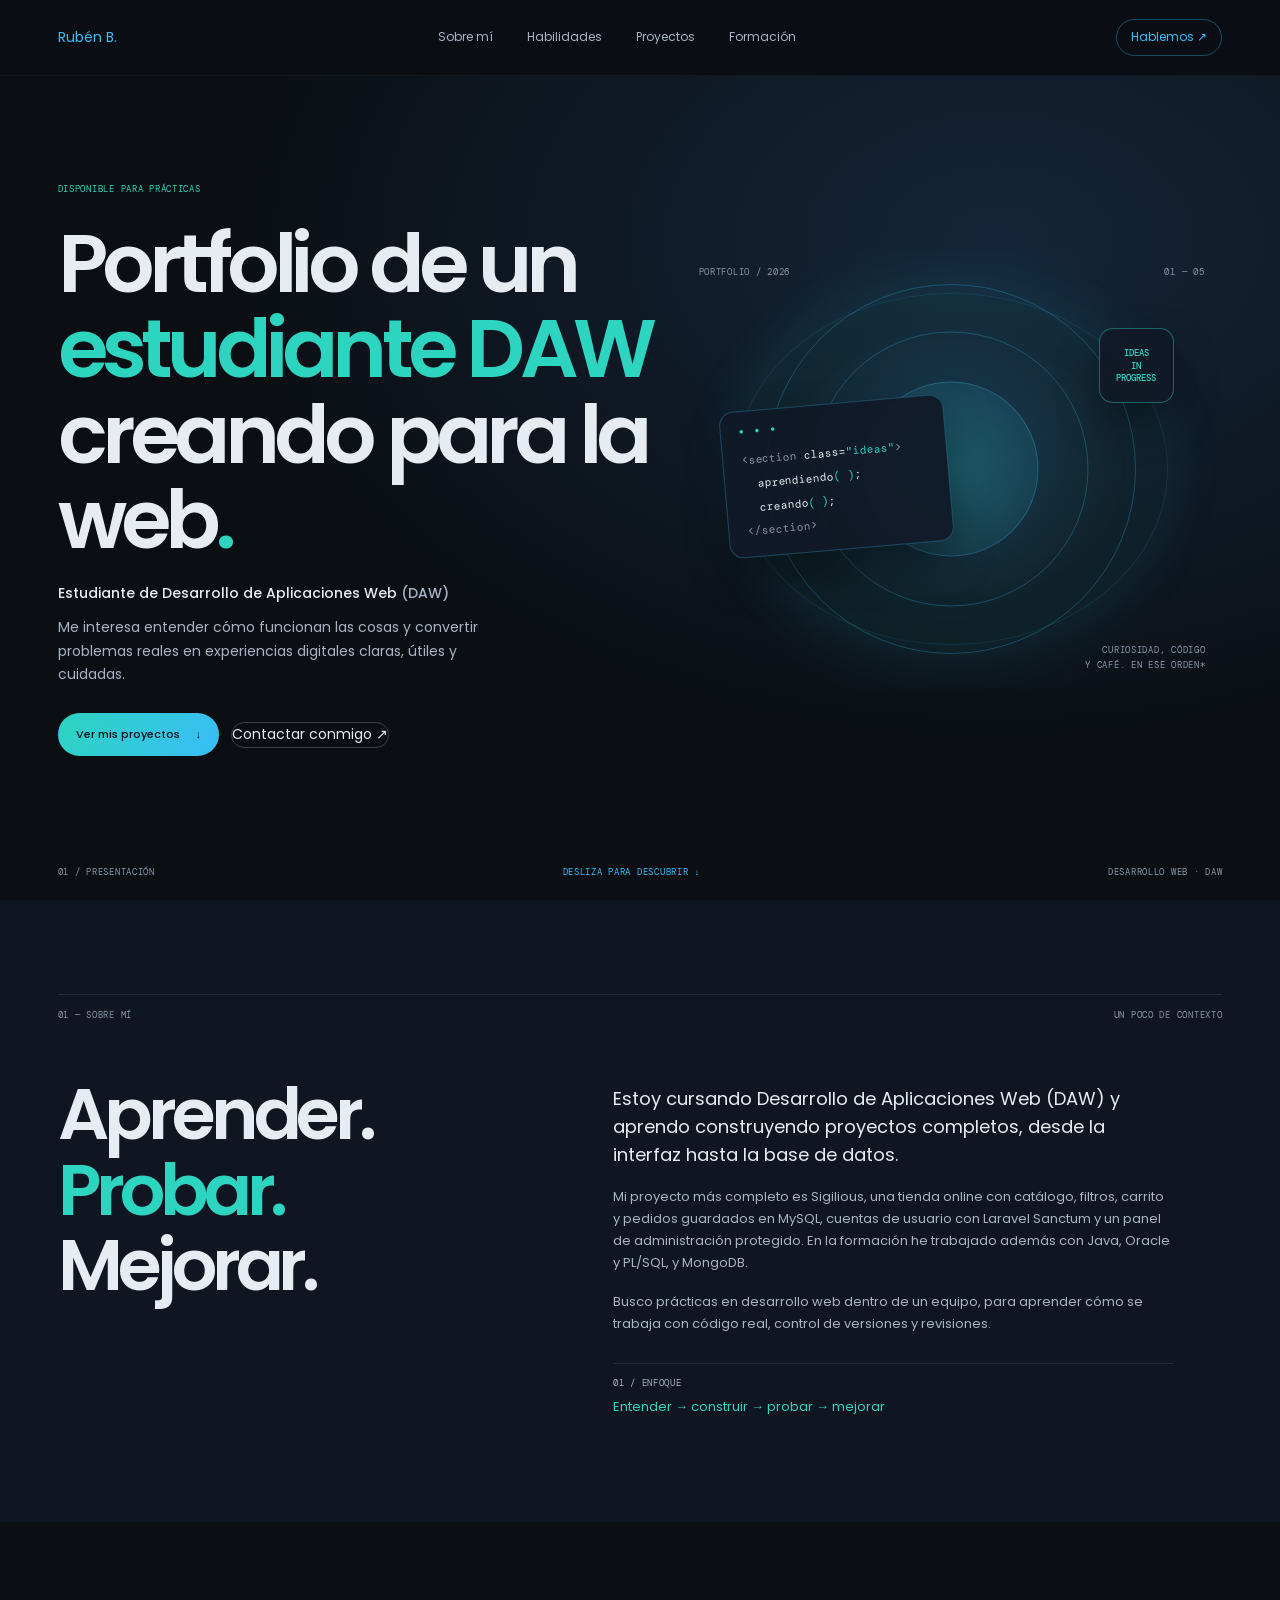
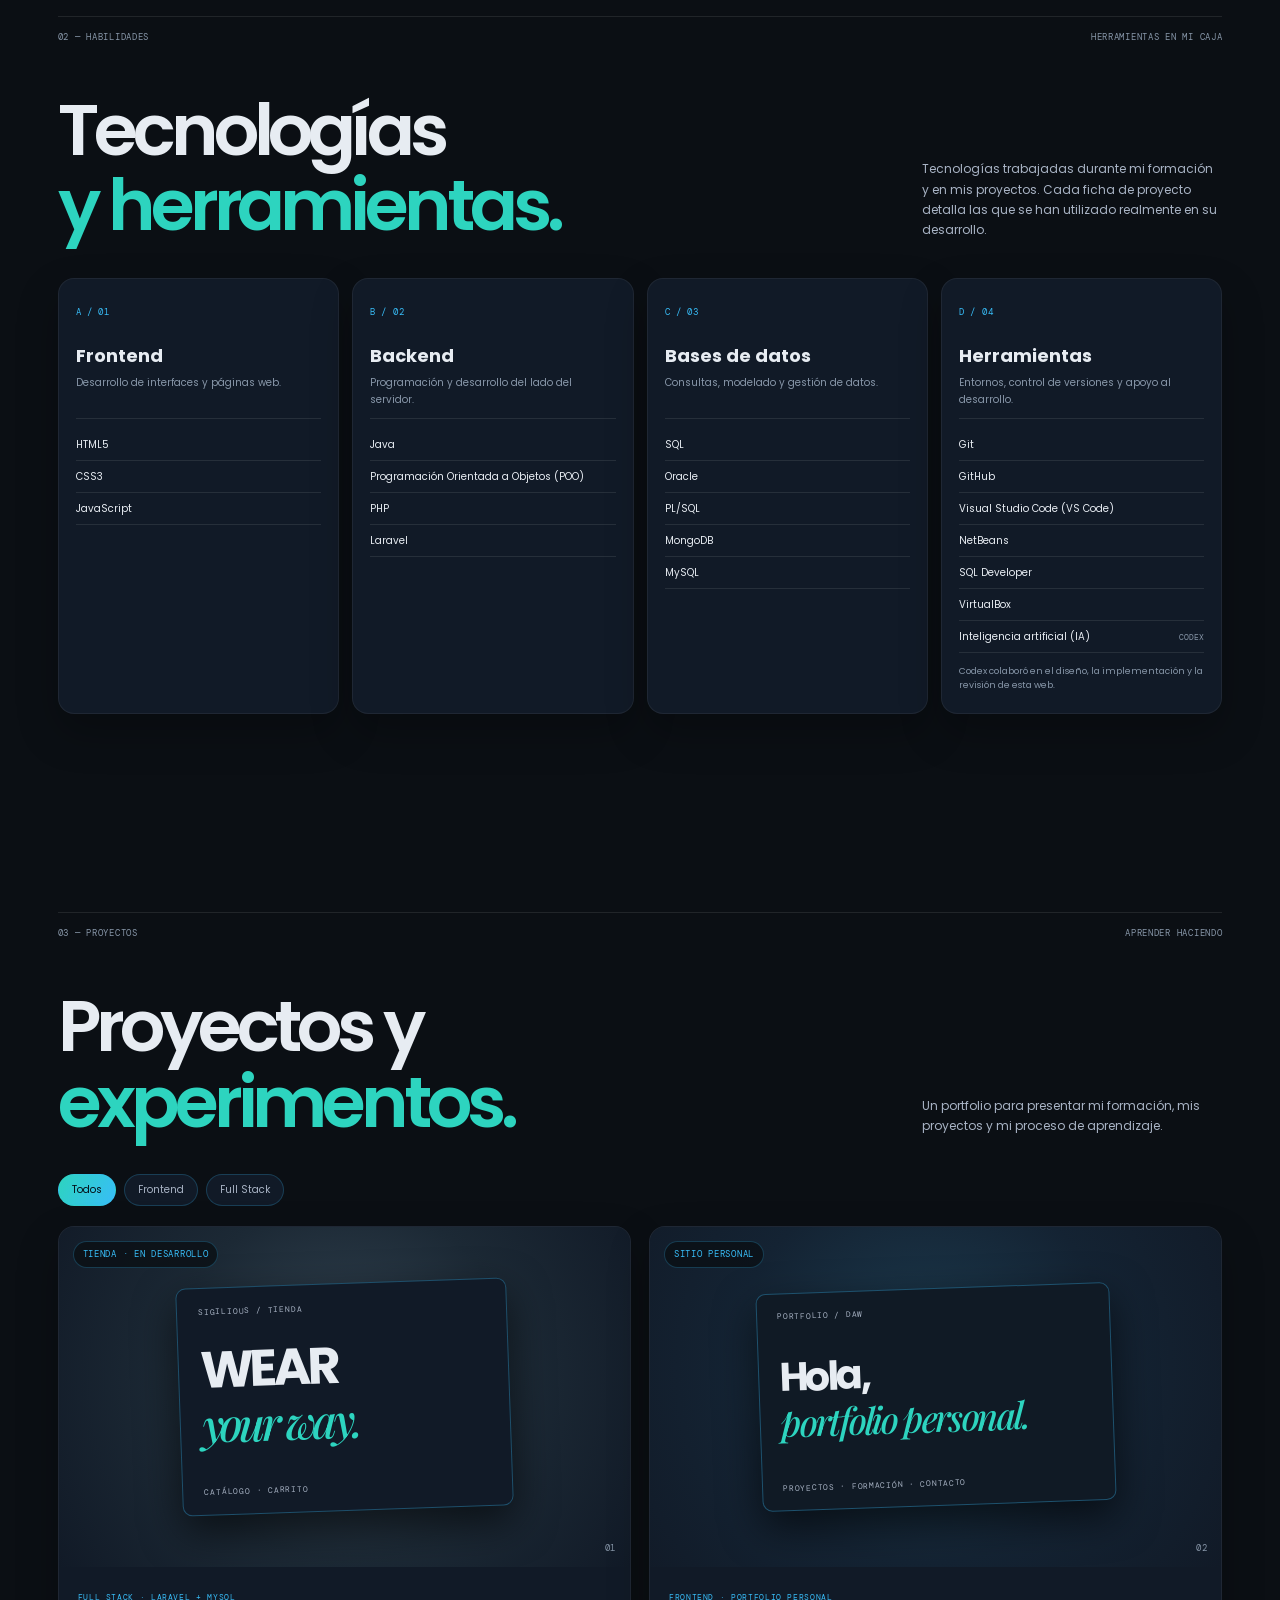
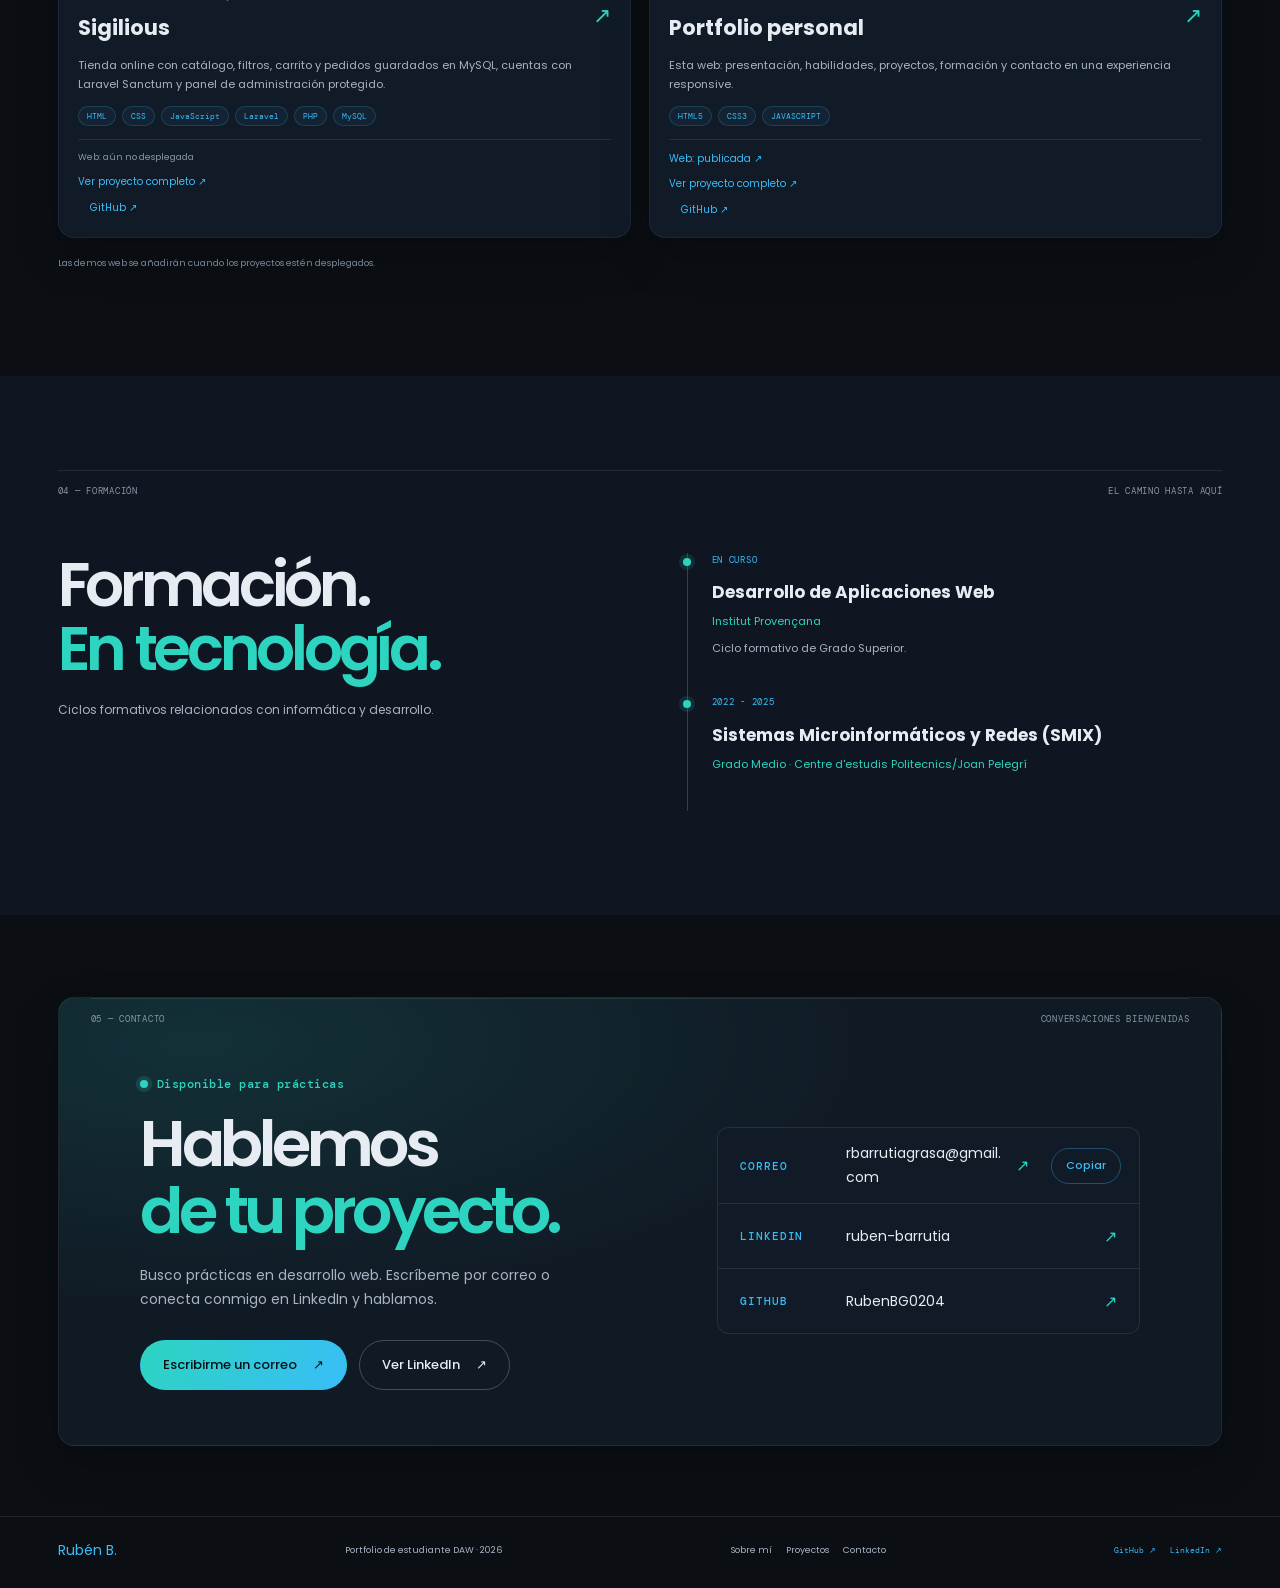
==== index.html @ 3e3a2ff5 "Cambios en sobre mi" ====
<!doctype html>
<html lang="es">

<head>
  <meta charset="utf-8">
  <meta name="viewport" content="width=device-width, initial-scale=1">
  <meta name="description"
    content="Portfolio personal de estudiante de Desarrollo de Aplicaciones Web. Proyectos, formación y tecnologías web.">
  <meta name="theme-color" content="#0b0f14">
  <meta property="og:type" content="website">
  <meta property="og:title" content="Portfolio — Estudiante de DAW">
  <meta property="og:description" content="Conoce mis proyectos y mi camino en el desarrollo web.">
  <title>Portfolio — Estudiante de Desarrollo Web</title>
  <link rel="icon" href="favicon.svg" type="image/svg+xml">
  <link rel="preconnect" href="https://fonts.googleapis.com">
  <link rel="preconnect" href="https://fonts.gstatic.com" crossorigin>
  <link rel="stylesheet"
    href="https://fonts.googleapis.com/css2?family=Poppins:wght@300;400;500;600;700&family=DM+Mono:wght@400;500&family=Playfair+Display:ital,wght@1,500&display=swap">
  <link rel="stylesheet" href="css/styles.css">
</head>

<body>
  <a class="skip-link" href="#contenido">Saltar al contenido</a>
  <header class="site-header">
    <a class="wordmark" href="#inicio" aria-label="Inicio">Rubén B.</a>
    <button class="nav-toggle" type="button" aria-expanded="false" aria-controls="main-nav"
      aria-label="Abrir menú"><span></span><span></span><span></span></button>
    <nav class="main-nav" id="main-nav" aria-label="Navegación principal">
      <a href="#sobre-mi">Sobre mí</a><a href="#habilidades">Habilidades</a><a href="#proyectos">Proyectos</a><a
        href="#formacion">Formación</a>
    </nav>
    <a class="nav-contact" href="#contacto">Hablemos <span aria-hidden="true">↗</span></a>
  </header>

  <main id="contenido">
    <section class="hero section-wrap" id="inicio" aria-labelledby="hero-title">
      <div class="hero-copy">
        <p class="eyebrow"><span class="status-dot"></span> DISPONIBLE PARA PRÁCTICAS</p>
        <h1 id="hero-title">Portfolio de un<br><span class="serif-line">estudiante DAW</span><br>creando para la
          web<span class="accent">.</span></h1>
        <p class="hero-role">Estudiante de Desarrollo de Aplicaciones Web <span>(DAW)</span></p>
        <p class="hero-intro">Me interesa entender cómo funcionan las cosas y convertir problemas reales en experiencias
          digitales claras, útiles y cuidadas.</p>
        <div class="hero-actions"><a class="button button-dark" href="#proyectos">Ver mis proyectos <span
              aria-hidden="true">↓</span></a><a class="text-link" href="#contacto">Contactar conmigo <span
              aria-hidden="true">↗</span></a></div>
      </div>
      <div class="hero-art" aria-hidden="true">
        <div class="art-top"><span>PORTFOLIO / 2026</span><span>01 — 05</span></div>
        <div class="orbit orbit-one"></div>
        <div class="orbit orbit-two"></div>
        <div class="orbit orbit-three"></div>
        <div class="art-sticker">IDEAS<br>IN<br>PROGRESS</div>
        <div class="code-card"><span class="code-dots">● ●
            ●</span><code><span class="code-muted">&lt;section</span> class=<span class="code-yellow">"ideas"</span><span class="code-muted">&gt;</span><br>&nbsp;&nbsp;aprendiendo<span class="code-yellow">( )</span>;<br>&nbsp;&nbsp;creando<span class="code-yellow">( )</span>;<br><span class="code-muted">&lt;/section&gt;</span></code>
        </div>
        <span class="art-caption">CURIOSIDAD, CÓDIGO<br>Y CAFÉ. EN ESE ORDEN*</span>
      </div>
      <div class="hero-foot"><span>01 / PRESENTACIÓN</span><a href="#sobre-mi">DESLIZA PARA DESCUBRIR <span
            aria-hidden="true">↓</span></a><span>DESARROLLO WEB · DAW</span></div>
    </section>

    <section class="about section-wrap section-pad" id="sobre-mi" aria-labelledby="about-title">
      <div class="section-label"><span>01 — SOBRE MÍ</span><span>UN POCO DE CONTEXTO</span></div>
      <div class="about-grid">
        <h2 id="about-title">Aprender.<br><span class="serif-line">Probar.</span><br>Mejorar.</h2>
        <div class="about-body">
          <p class="lead">Estoy cursando Desarrollo de Aplicaciones Web (DAW) y aprendo construyendo proyectos
            completos, desde la interfaz hasta la base de datos.</p>
          <p>Mi proyecto más completo es Sigilious, una tienda online con catálogo, filtros, carrito y pedidos guardados
            en MySQL, cuentas de usuario con Laravel Sanctum y un panel de administración protegido. En la formación he
            trabajado además con Java, Oracle y PL/SQL, y MongoDB.</p>
          <p>Busco prácticas en desarrollo web dentro de un equipo, para aprender cómo se trabaja con código real,
            control de versiones y revisiones.</p>
          <div class="about-note"><span>01 / ENFOQUE</span><span>Entender → construir → probar → mejorar</span></div>
        </div>
      </div>
    </section>

    <section class="skills section-wrap section-pad" id="habilidades" aria-labelledby="skills-title">
      <div class="section-label"><span>02 — HABILIDADES</span><span>HERRAMIENTAS EN MI CAJA</span></div>
      <div class="skills-heading">
        <h2 id="skills-title">Tecnologías<br><span class="serif-line">y herramientas.</span></h2>
        <p>Tecnologías trabajadas durante mi formación y en mis proyectos. Cada ficha de proyecto detalla las que se han
          utilizado realmente en su desarrollo.</p>
      </div>
      <div class="skill-grid">
        <article class="skill-card"><span class="skill-index">A / 01</span>
          <h3>Frontend</h3>
          <p>Desarrollo de interfaces y páginas web.</p>
          <ul>
            <li>HTML5</li>
            <li>CSS3</li>
            <li>JavaScript</li>
          </ul>
        </article>
        <article class="skill-card"><span class="skill-index">B / 02</span>
          <h3>Backend</h3>
          <p>Programación y desarrollo del lado del servidor.</p>
          <ul>
            <li>Java</li>
            <li>Programación Orientada a Objetos (POO)</li>
            <li>PHP</li>
            <li>Laravel</li>
          </ul>
        </article>
        <article class="skill-card"><span class="skill-index">C / 03</span>
          <h3>Bases de datos</h3>
          <p>Consultas, modelado y gestión de datos.</p>
          <ul>
            <li>SQL</li>
            <li>Oracle</li>
            <li>PL/SQL</li>
            <li>MongoDB</li>
            <li>MySQL</li>
          </ul>
        </article>
        <article class="skill-card"><span class="skill-index">D / 04</span>
          <h3>Herramientas</h3>
          <p>Entornos, control de versiones y apoyo al desarrollo.</p>
          <ul>
            <li>Git</li>
            <li>GitHub</li>
            <li>Visual Studio Code (VS Code)</li>
            <li>NetBeans</li>
            <li>SQL Developer</li>
            <li>VirtualBox</li>
            <li>Inteligencia artificial (IA) <span>CODEX</span></li>
          </ul><small>Codex colaboró en el diseño, la implementación y la revisión de esta web.</small>
        </article>
      </div>
    </section>

    <section class="projects section-wrap section-pad" id="proyectos" aria-labelledby="projects-title">
      <div class="section-label"><span>03 — PROYECTOS</span><span>APRENDER HACIENDO</span></div>
      <div class="projects-heading">
        <h2 id="projects-title">Proyectos y<br><span class="serif-line">experimentos.</span></h2>
        <p>Un portfolio para presentar mi formación, mis proyectos y mi proceso de aprendizaje.</p>
      </div>
      <div class="project-filters" role="group" aria-label="Filtrar proyectos">
        <button type="button" class="filter-button is-active" data-filter="all"
          aria-pressed="true">Todos</button><button type="button" class="filter-button" data-filter="frontend"
          aria-pressed="false">Frontend</button><button type="button" class="filter-button" data-filter="fullstack"
          aria-pressed="false">Full Stack</button>
      </div>
      <div class="project-grid">
        <article class="project-card" data-category="fullstack">
          <div class="project-visual visual-three" role="img"
            aria-label="Vista conceptual de la tienda de ropa Sigilious"><span class="demo-tag">TIENDA · EN
              DESARROLLO</span>
            <div class="fashion-window"><span>SIGILIOUS / TIENDA</span><strong>WEAR<br><i>your
                  way.</i></strong><small>CATÁLOGO · CARRITO</small></div><span class="project-number">01</span>
          </div>
          <div class="project-info">
            <div><span class="project-type">FULL STACK · LARAVEL + MYSQL</span>
              <h3>Sigilious</h3>
            </div><span class="project-arrow" aria-hidden="true">↗</span>
            <p>Tienda online con catálogo, filtros, carrito y pedidos guardados en MySQL, cuentas con Laravel Sanctum y
              panel de administración protegido.</p>
            <div class="tag-list">
              <span>HTML</span><span>CSS</span><span>JavaScript</span><span>Laravel</span><span>PHP</span><span>MySQL</span>
            </div>
            <div class="project-links"><span>Web: aún no desplegada</span><a class="detail-button"
                href="proyectos/marca-ropa.html">Ver proyecto completo ↗</a><a class="project-source-link"
                href="https://github.com/RubenBG0204/sigilious-laravel" target="_blank" rel="noopener noreferrer">GitHub
                ↗</a></div>
          </div>
        </article>
        <article class="project-card" data-category="frontend">
          <div class="project-visual visual-portfolio" role="img" aria-label="Vista previa del portfolio personal"><span
              class="demo-tag">SITIO PERSONAL</span>
            <div class="portfolio-window"><span>PORTFOLIO / DAW</span><strong>Hola,<br><i>portfolio
                  personal.</i></strong><small>PROYECTOS · FORMACIÓN · CONTACTO</small></div><span
              class="project-number">02</span>
          </div>
          <div class="project-info">
            <div><span class="project-type">FRONTEND · PORTFOLIO PERSONAL</span>
              <h3>Portfolio personal</h3>
            </div><span class="project-arrow" aria-hidden="true">↗</span>
            <p>Esta web: presentación, habilidades, proyectos, formación y contacto en una experiencia responsive.</p>
            <div class="tag-list"><span>HTML5</span><span>CSS3</span><span>JAVASCRIPT</span></div>
            <div class="project-links"><a class="project-source-link project-web-link"
                href="https://rubenbg0204.github.io/Portfolio/" target="_blank" rel="noopener noreferrer">Web:
                publicada ↗</a><a class="detail-button" href="proyectos/portfolio.html">Ver proyecto completo ↗</a><a
                class="project-source-link" href="https://github.com/RubenBG0204/Portfolio" target="_blank"
                rel="noopener noreferrer">GitHub ↗</a>
            </div>
          </div>
        </article>
      </div>
      <p class="sr-only" id="projects-status" aria-live="polite" aria-atomic="true">2 elementos mostrados.</p>
      <p class="project-disclaimer">Las demos web se añadirán cuando los proyectos estén desplegados.</p>
    </section>

    <section class="education section-wrap section-pad" id="formacion" aria-labelledby="education-title">
      <div class="section-label"><span>04 — FORMACIÓN</span><span>EL CAMINO HASTA AQUÍ</span></div>
      <div class="education-grid">
        <div>
          <h2 id="education-title">Formación.<br><span class="serif-line">En tecnología.</span></h2>
          <p class="education-intro">Ciclos formativos relacionados con informática y desarrollo.</p>
        </div>
        <div class="timeline">
          <article class="timeline-item"><span class="timeline-year">EN CURSO</span><span class="timeline-dot"></span>
            <div>
              <h3>Desarrollo de Aplicaciones Web</h3>
              <p class="timeline-place">Institut Provençana</p>
              <p>Ciclo formativo de Grado Superior.</p>
            </div>
          </article>
          <article class="timeline-item"><span class="timeline-year">2022 - 2025</span><span
              class="timeline-dot"></span>
            <div>
              <h3>Sistemas Microinformáticos y Redes (SMIX)</h3>
              <p class="timeline-place">Grado Medio · Centre d'estudis Politecnics/Joan Pelegrí</p>
            </div>
          </article>
        </div>
      </div>
    </section>

    <section class="contact section-wrap section-pad" id="contacto" aria-labelledby="contact-title">
      <div class="contact-card">
        <div class="section-label"><span>05 — CONTACTO</span><span>CONVERSACIONES BIENVENIDAS</span></div>
        <div class="contact-grid">
          <div>
            <p class="contact-status"><span class="contact-status-dot" aria-hidden="true"></span>Disponible para
              prácticas</p>
            <h2 id="contact-title">Hablemos<br><span class="serif-line">de tu proyecto.</span></h2>
            <p class="contact-copy">Busco prácticas en desarrollo web. Escríbeme por correo o conecta conmigo en
              LinkedIn y hablamos.</p>
            <div class="contact-actions"><a class="button button-dark" href="mailto:rbarrutiagrasa@gmail.com">Escribirme un
                correo <span aria-hidden="true">↗</span></a><a class="button button-outline"
                href="https://www.linkedin.com/in/ruben-barrutia" target="_blank" rel="noopener noreferrer">Ver LinkedIn
                <span aria-hidden="true">↗</span></a></div>
          </div>
          <ul class="contact-channels" aria-label="Canales de contacto">
            <li class="channel-email"><a href="mailto:rbarrutiagrasa@gmail.com" data-email-link><span
                  class="channel-label">Correo</span><span class="channel-value">rbarrutiagrasa@gmail.com</span><span
                  class="channel-arrow" aria-hidden="true">↗</span></a><button class="copy-email" type="button"
                data-copy-email aria-label="Copiar correo electrónico">Copiar</button><span class="sr-only"
                id="copy-status" aria-live="polite" aria-atomic="true"></span></li>
            <li><a href="https://www.linkedin.com/in/ruben-barrutia" target="_blank" rel="noopener noreferrer"><span
                  class="channel-label">LinkedIn</span><span class="channel-value">ruben-barrutia</span><span
                  class="channel-arrow" aria-hidden="true">↗</span></a></li>
            <li><a href="https://github.com/RubenBG0204" target="_blank" rel="noopener noreferrer"><span
                  class="channel-label">GitHub</span><span class="channel-value">RubenBG0204</span><span
                  class="channel-arrow" aria-hidden="true">↗</span></a></li>
          </ul>
        </div>
      </div>
    </section>
  </main>

  <footer class="site-footer section-wrap"><a class="wordmark" href="#inicio">Rubén B.</a>
    <p>Portfolio de estudiante DAW · <span id="current-year">2026</span></p>
    <nav aria-label="Enlaces del pie"><a href="#sobre-mi">Sobre mí</a><a href="#proyectos">Proyectos</a><a
        href="#contacto">Contacto</a></nav>
    <div class="footer-social"><a href="https://github.com/RubenBG0204" target="_blank" rel="noopener noreferrer">GitHub
        ↗</a><a href="https://www.linkedin.com/in/ruben-barrutia" target="_blank" rel="noopener noreferrer">LinkedIn
        ↗</a></div>
  </footer>
  <button class="scroll-top" type="button" aria-label="Volver arriba">↑</button>
  <script src="js/main.js" defer></script>
</body>

</html>
---- css/styles.css ----
:root{--paper:#0b0f14;--ink:#e7ecf2;--muted:#a8b3c4;--line:rgba(255,255,255,.09);--green:#2dd4bf;--sky:#38bdf8;--deep:#0f1621;--display:'Poppins',Arial,sans-serif;--serif:'Playfair Display',Georgia,serif;--mono:'DM Mono',monospace;--gutter:clamp(22px,4.5vw,72px);--section-space:94px;--section-space-bottom:104px}
*{box-sizing:border-box}html{scroll-behavior:smooth;scroll-padding-top:90px}body{background:var(--paper);color:var(--ink);font-family:var(--display);font-size:14px;line-height:1.7;-webkit-font-smoothing:antialiased}a{color:inherit;text-decoration:none}a:focus-visible,button:focus-visible,input:focus-visible,textarea:focus-visible{outline:2px solid var(--sky);outline-offset:3px}.skip-link{background:var(--sky);color:#051018}.section-wrap{width:100%;margin:0;padding-left:var(--gutter);padding-right:var(--gutter)}
.site-header{height:76px;padding:0 var(--gutter);display:flex;align-items:center;justify-content:space-between;border-bottom:1px solid rgba(255,255,255,.05);position:sticky;top:0;background:rgba(11,15,20,.9);backdrop-filter:blur(12px);z-index:10}.wordmark{color:var(--sky)}.wordmark span,.accent{color:var(--green)}.main-nav{display:flex;gap:clamp(16px,2.8vw,34px);font-size:12px;color:var(--muted)}.main-nav a:hover,.site-footer nav a:hover{color:var(--green)}.nav-contact{font-size:12px;color:var(--sky);border:1px solid rgba(56,189,248,.34);border-radius:999px;padding:7px 14px}.nav-toggle{display:none}
.hero{min-height:calc(100svh - 76px);background:radial-gradient(ellipse at 78% 20%,#142539 0%,#0b0f14 55%);gap:30px}.eyebrow{color:var(--green)}.serif-line{color:var(--green)}.hero-role span,.hero-intro{color:var(--muted)}.button-dark,.button-light{background:linear-gradient(120deg,var(--green),var(--sky));color:#051018;font-weight:600;border-radius:999px}.text-link{border:1px solid rgba(255,255,255,.2);border-radius:999px}.text-link:hover{border-color:var(--green);color:var(--green)}.hero-art{background:radial-gradient(circle at center,rgba(56,189,248,.21),rgba(45,212,191,.06) 44%,transparent 72%)}.orbit{border-color:rgba(56,189,248,.28)}.orbit-two{border-color:rgba(45,212,191,.27)}.orbit-three{background:radial-gradient(circle,rgba(45,212,191,.2),rgba(56,189,248,.08));border-color:rgba(45,212,191,.35)}.art-sticker,.code-card{background:rgba(17,26,39,.95);border:1px solid rgba(56,189,248,.28);border-radius:14px;box-shadow:0 20px 40px rgba(0,0,0,.35)}.art-sticker{color:var(--green);border-color:rgba(45,212,191,.42)}.code-card{color:#e7ecf2}.code-dots,.code-yellow{color:var(--green)}.code-muted,.art-top,.art-caption,.hero-foot{color:#8796a8}.hero-foot a{color:var(--sky)}
.section-label{border-color:var(--line);color:#8796a8}.about,.education{background:var(--deep)}.about-body,.skills-heading>p,.projects-heading>p,.education-intro,.timeline-item p,.project-info>p{color:var(--muted)}.about-body .lead{color:var(--ink)}.about-note span:last-child{color:var(--green)}.skills,.projects{background:var(--paper)}.skill-card,.project-card,.contact-card{background:#111a27;border:1px solid rgba(255,255,255,.06);border-radius:16px;box-shadow:0 18px 40px rgba(0,0,0,.25)}.skill-card{transition:transform .25s,border-color .25s}.skill-card:hover,.project-card:hover{transform:translateY(-4px);border-color:rgba(56,189,248,.35)}.skill-index,.project-type{color:var(--sky)}.skill-card>p,.skill-card small,.project-disclaimer,.project-links{color:#8796a8}.skill-card ul,.skill-card li,.project-links{border-color:var(--line)}.skill-card li span{color:#8796a8}.project-visual{background:radial-gradient(circle at 50% 43%,#1c4650,#132633 52%,#111a27)}.visual-two{background:radial-gradient(circle at 52% 42%,#264247,#18352f 50%,#111a27)}.demo-tag{background:rgba(11,15,20,.8);border:1px solid rgba(56,189,248,.25);border-radius:999px;color:var(--sky)}.mock-window,.habit-card{background:#101a25;color:#e7ecf2;border:1px solid rgba(56,189,248,.35);border-radius:10px;box-shadow:0 14px 35px #0008}.mock-hero i,.habit-card strong{color:var(--green)}.mock-lines i,.habit-bars i{background:var(--sky)}.mock-lines i+i,.habit-bars i:nth-child(n+6){background:#354555}.tag-list span{border:1px solid rgba(56,189,248,.2);border-radius:999px;color:var(--sky);background:rgba(56,189,248,.06)}.project-arrow{color:var(--green)}.project-number,.habit-caption{color:#8796a8}
.timeline{border-color:rgba(56,189,248,.3)}.timeline-dot{background:var(--green);box-shadow:0 0 0 4px rgba(45,212,191,.12)}.timeline-year,.contact-email{color:var(--sky)}.timeline-item .timeline-place{color:var(--green)}.timeline-item small{color:#8796a8}.timeline-future .timeline-dot{background:var(--deep);border-color:var(--green)}.contact-card{background:radial-gradient(ellipse at 12% 10%,rgba(45,212,191,.12),transparent 47%),#101a25}.contact-copy,.contact-hint{color:var(--muted)}.site-footer{border-color:var(--line)}.site-footer p,.site-footer nav{color:var(--muted)}.footer-social{color:var(--sky)}
.project-filters{display:flex;gap:8px;flex-wrap:wrap;margin:-18px 0 24px}.filter-button{font:10px var(--display);color:#a8b3c4;background:#111a27;border:1px solid rgba(56,189,248,.22);border-radius:999px;padding:7px 13px;cursor:pointer}.filter-button:hover,.filter-button.is-active{background:linear-gradient(120deg,var(--green),var(--sky));color:#051018;border-color:transparent}.project-card[hidden]{display:none}.detail-button{display:block;margin-top:9px;padding:0;border:0;background:none;color:var(--sky);font:10px var(--display);cursor:pointer}.scroll-top{position:fixed;right:22px;bottom:22px;width:42px;height:42px;border:1px solid rgba(56,189,248,.3);border-radius:50%;background:#111a27;color:var(--sky);font-size:19px;box-shadow:0 10px 25px #0007;opacity:0;pointer-events:none;transform:translateY(8px);transition:opacity .2s,transform .2s;z-index:5}.scroll-top.visible{opacity:1;pointer-events:auto;transform:translateY(0)}.sr-only{position:absolute;width:1px;height:1px;padding:0;margin:-1px;overflow:hidden;clip:rect(0,0,0,0);white-space:nowrap;border:0}

/* Estructura de página */
html,body{margin:0;min-height:100%}
img{display:block;max-width:100%}
h1,h2,h3,h4,p{margin-top:0}
.skip-link{position:absolute;top:-60px;left:12px;padding:10px 14px;border-radius:0 0 8px 8px;z-index:30}
.skip-link:focus{top:0}
.section-pad{padding-top:var(--section-space);padding-bottom:var(--section-space-bottom)}
.hero{position:relative;display:grid;grid-template-columns:minmax(0,1.05fr) minmax(300px,.95fr);align-items:center;gap:24px;padding-top:60px;padding-bottom:98px;overflow:hidden}
.hero-copy{position:relative;z-index:2}
.hero h1{font-size:clamp(48px,6.5vw,82px);letter-spacing:-.07em;line-height:1.04;font-weight:600;margin:24px 0 20px}
.hero-role{font-size:14px;font-weight:500;margin-bottom:10px}
.hero-intro{max-width:460px;font-size:14px}
.eyebrow,.section-label,.hero-foot,.art-top,.art-caption,.skill-index,.project-type,.timeline-year,.about-note>span:first-child,.project-number,.demo-tag{font-family:var(--mono);font-size:9px;letter-spacing:.08em}
.eyebrow{text-transform:uppercase}
.hero-actions{display:flex;align-items:center;gap:12px;margin-top:26px}
.button{display:inline-flex;align-items:center;justify-content:center;gap:16px;padding:12px 17px;border:1px solid transparent;font:500 11px var(--display);cursor:pointer;transition:transform .2s,filter .2s}
.button:hover{transform:translateY(-2px);filter:brightness(1.08)}
.hero-art{height:min(440px,50vw);min-height:340px;position:relative;margin-left:0;overflow:hidden}
.hero-art:after{content:"";position:absolute;inset:10%;border:1px solid rgba(56,189,248,.15);border-radius:50%;box-shadow:0 0 65px rgba(56,189,248,.08),inset 0 0 60px rgba(45,212,191,.05);pointer-events:none}
.art-top{position:absolute;top:16px;left:18px;right:18px;display:flex;justify-content:space-between;z-index:2}
.orbit{position:absolute;border:1px solid rgba(56,189,248,.28);border-radius:50%;width:370px;height:370px;left:50%;top:50%;transform:translate(-50%,-50%)}
.orbit-two{width:275px;height:275px}
.orbit-three{width:175px;height:175px}
.art-sticker{position:absolute;right:9%;top:18%;width:75px;height:75px;display:grid;place-content:center;text-align:center;font:500 9px/1.35 var(--mono);z-index:2}
.code-card{position:absolute;left:8%;top:35%;width:225px;padding:14px 18px;transform:rotate(-5deg);z-index:2}
.code-dots{display:block;font:8px var(--mono);letter-spacing:3px;margin-bottom:12px}
.code-card code{font:11px/1.9 var(--mono)}
.art-caption{position:absolute;right:17px;bottom:17px;line-height:1.6;text-align:right;z-index:2}
.hero-foot{position:absolute;bottom:20px;left:var(--gutter);right:var(--gutter);display:flex;justify-content:space-between}
.section-label{display:flex;justify-content:space-between;border-top:1px solid var(--line);padding-top:13px}
.about-grid{display:grid;grid-template-columns:.85fr 1.15fr;gap:9%;padding-top:54px}
.about h2,.skills h2,.projects h2,.education h2,.contact h2{font-size:clamp(44px,5.6vw,72px);line-height:1.05;letter-spacing:-.07em;font-weight:600;margin:0}
.about-body{max-width:560px;padding-top:8px;font-size:13px}
.about-body .lead{font-size:18px;line-height:1.55}
.about-body p{margin-bottom:17px}
.about-note{display:flex;flex-direction:column;gap:5px;border-top:1px solid var(--line);padding-top:12px;margin-top:27px}
.skills-heading,.projects-heading{display:flex;justify-content:space-between;align-items:end;gap:24px;padding-top:48px;margin-bottom:34px}
.skills-heading>p,.projects-heading>p{max-width:300px;font-size:12px;margin-bottom:3px}
.skill-grid{display:grid;grid-template-columns:repeat(4,minmax(0,1fr));gap:13px}
.skill-card{min-width:0;padding:20px 17px;min-height:280px}
.skill-card h3{font-size:18px;margin:18px 0 3px}
.skill-card>p{font-size:10px;min-height:34px}
.skill-card ul{list-style:none;padding:10px 0 0;margin:0;border-top:1px solid var(--line)}
.skill-card li{display:flex;justify-content:space-between;gap:4px;padding:7px 0;border-bottom:1px solid var(--line);font-size:10px}
.skill-card li span{text-align:right;align-self:center;font:8px var(--mono)}
.skill-card small{display:block;font-size:9px;line-height:1.55;margin-top:12px}
.projects-heading{margin-bottom:34px}
.project-filters{display:flex;gap:8px;flex-wrap:wrap;margin:0 0 20px}
.project-grid{display:grid;grid-template-columns:repeat(2,minmax(0,1fr));gap:18px}
.project-card{min-width:0;overflow:hidden;transition:transform .25s,border-color .25s}
.project-visual{height:clamp(230px,28vw,340px);position:relative;display:grid;place-items:center;overflow:hidden}
.demo-tag{position:absolute;top:14px;left:14px;padding:5px 9px;font-size:9px;z-index:2}
.mock-window{width:65%;height:61%;padding:14px 17px;transform:rotate(-3deg)}
.mock-window>span{display:flex;justify-content:space-between;font-size:9px;font-weight:600}
.mock-hero{font-size:clamp(23px,2.8vw,36px);line-height:1.05;letter-spacing:-.06em;font-weight:600;margin:20px 0 16px}
.mock-hero i{font-family:var(--serif);font-weight:500}
.mock-lines{display:flex;gap:6px}
.mock-lines i{display:block;width:56px;height:4px;border-radius:4px}
.mock-lines i+i{width:28px}
.project-number{position:absolute;right:14px;bottom:11px}
.habit-card{width:63%;height:62%;padding:20px 22px;display:flex;flex-direction:column;transform:rotate(3deg)}
.habit-card>span:first-child{font-size:10px}
.habit-card strong{font-size:clamp(42px,5vw,66px);line-height:1;letter-spacing:-.07em;margin-top:18px}
.habit-card strong small{font-size:12px;font-weight:400;letter-spacing:0}
.habit-bars{height:44px;margin-top:18px;display:flex;align-items:end;gap:6px}
.habit-bars i{flex:1;height:40%;border-radius:3px 3px 0 0}
.habit-bars i:nth-child(2){height:75%}.habit-bars i:nth-child(3){height:52%}.habit-bars i:nth-child(4){height:93%}.habit-bars i:nth-child(5){height:63%}.habit-bars i:nth-child(6){height:35%}.habit-bars i:nth-child(7){height:23%}
.habit-caption{font-size:7px;margin-top:auto}
.project-info{display:grid;grid-template-columns:minmax(0,1fr) auto;align-items:center;padding:17px 19px 19px}
.project-info h3{font-size:21px;margin:2px 0}
.project-type{font-size:8px}
.project-info>p{grid-column:1/-1;font-size:11px;margin:9px 0 12px}
.project-arrow{font-size:22px}
.tag-list{grid-column:1/-1;display:flex;flex-wrap:wrap;gap:6px}
.tag-list span{font:8px var(--mono);padding:4px 8px}
.project-links{grid-column:1/-1;margin-top:13px;padding-top:10px;border-top:1px solid var(--line);font-size:9px}
.project-disclaimer{font-size:9px;margin:18px 0 0}
.education-grid{display:grid;grid-template-columns:1fr 1fr;gap:8%;padding-top:54px}
.education h2{font-size:clamp(42px,4.8vw,64px)}
.education-intro{font-size:12px;margin-top:18px}
.timeline{border-left:1px solid rgba(56,189,248,.3);padding-left:24px}
.timeline-item{position:relative;padding-bottom:30px}
.timeline-dot{position:absolute;left:-29px;top:5px;width:8px;height:8px;border-radius:50%}
.timeline-year{display:block;margin-bottom:10px}
.timeline-item h3{font-size:17px;margin:0 0 5px}
.timeline-item p{font-size:11px;margin:0 0 8px}
.timeline-item small{font-size:9px}
.contact{padding-top:82px;padding-bottom:70px}
.contact-card{padding:0 0 55px}
.contact-card .section-label{margin:0 32px}
.contact-grid{display:grid;grid-template-columns:1fr .85fr;gap:8%;padding:44px 7% 0}
.contact h2{font-size:clamp(43px,5vw,66px)}
.contact-status{display:inline-flex;align-items:center;gap:9px;margin:0 0 18px;font:500 12px var(--mono);letter-spacing:.04em;color:var(--green)}
.contact-status-dot{width:8px;height:8px;border-radius:50%;background:var(--green);box-shadow:0 0 0 4px rgba(45,212,191,.16)}
.contact-copy{font-size:14px;line-height:1.7;max-width:420px;margin:20px 0 28px}
.contact-actions{display:flex;flex-wrap:wrap;align-items:center;gap:12px}
.contact-actions .button{padding:14px 22px;font-size:13px;min-height:46px}
.button-outline{background:transparent;color:var(--ink);border-color:rgba(255,255,255,.22);border-radius:999px}
.button-outline:hover{border-color:var(--green);color:var(--green)}
.contact-channels{list-style:none;margin:0;padding:0;align-self:center;border:1px solid var(--line);border-radius:12px;background:#111a27;overflow:hidden}
.contact-channels li+li{border-top:1px solid var(--line)}
.contact-channels a{display:grid;grid-template-columns:92px minmax(0,1fr) auto;align-items:center;gap:14px;min-height:64px;padding:14px 22px;transition:background .2s}
.contact-channels a:hover{background:rgba(56,189,248,.07)}
.contact-channels a:focus-visible{outline-offset:-3px}
.channel-label{font:500 11px var(--mono);letter-spacing:.08em;text-transform:uppercase;color:var(--sky)}
.channel-value{font-size:14px;color:var(--ink);overflow-wrap:anywhere}
.channel-arrow{font-size:16px;color:var(--green);transition:transform .2s}
.contact-channels a:hover .channel-arrow{transform:translate(2px,-2px)}
.contact-channels .channel-email{display:grid;grid-template-columns:minmax(0,1fr) auto;align-items:center}
.copy-email{margin-right:18px;min-height:36px;padding:0 14px;font:500 11px var(--display);color:var(--sky);background:transparent;border:1px solid rgba(56,189,248,.34);border-radius:999px;cursor:pointer;transition:background .2s,color .2s,border-color .2s}
.copy-email:hover{background:rgba(56,189,248,.1)}
.copy-email.is-copied{color:var(--green);border-color:var(--green)}




.site-footer{display:flex;align-items:center;justify-content:space-between;gap:20px;padding-top:22px;padding-bottom:26px;border-top:1px solid var(--line)}
.site-footer p{font-size:9px;line-height:1.65;margin:0}
.site-footer nav,.footer-social{display:flex;flex-wrap:wrap;gap:14px;font-size:9px}
.footer-social{font:8px var(--mono)}
.nav-toggle{display:none}
.reveal{opacity:0;transform:translateY(16px);transition:opacity .55s ease,transform .55s ease}
.reveal.visible{opacity:1;transform:translateY(0)}
@media(max-width:900px){
 .hero{grid-template-columns:minmax(0,1fr) minmax(250px,.82fr)}
 .hero h1{font-size:clamp(44px,6vw,65px)}
 .hero-art{height:350px}
 .skill-grid{grid-template-columns:repeat(2,minmax(0,1fr))}
 .skill-card{min-height:250px}
 .about-grid{gap:5%}
}
@media(max-width:650px){
 :root{--section-space:68px;--section-space-bottom:72px}
 html{scroll-padding-top:75px}
 .site-header{height:auto;min-height:64px;padding-top:9px;padding-bottom:9px;display:flex;flex-wrap:wrap;row-gap:6px}
 .nav-toggle{display:flex;order:2;flex-direction:column;gap:4px;background:transparent;border:0;padding:8px;cursor:pointer}
 .nav-toggle span:not(.sr-only){height:2px;width:21px;background:var(--sky);border-radius:2px}
 .nav-contact{order:1;margin-left:auto;margin-right:8px}
 .main-nav{display:none;order:3;width:100%;flex-direction:column;gap:0;padding:7px 0 2px;border-top:1px solid var(--line)}
 .main-nav.open{display:flex}
 .main-nav a{padding:6px 0}
 .hero{min-height:auto;grid-template-columns:1fr;padding-top:48px;padding-bottom:70px;gap:15px}
 .hero h1{font-size:clamp(46px,12vw,66px);margin:20px 0 16px}
 .hero-role,.hero-intro{font-size:12px}
 .hero-art{width:100%;height:275px;min-height:0;margin:10px 0 0}
 .orbit{width:280px;height:280px}.orbit-two{width:210px;height:210px}.orbit-three{width:135px;height:135px}
 .code-card{left:8%;top:35%;width:190px;padding:11px 14px}
 .code-card code{font-size:9px}
 .art-sticker{width:62px;height:62px;font-size:8px}
 .hero-foot{bottom:15px;font-size:7px}
 .hero-foot span:last-child{display:none}
 .section-label{font-size:9px}
 .about-grid,.education-grid{grid-template-columns:1fr;gap:24px;padding-top:36px}
 .about h2,.skills h2,.projects h2{font-size:52px}
 .about-body .lead{font-size:16px}
 .skills-heading,.projects-heading{display:block;padding-top:36px;margin-bottom:24px}
 .skills-heading>p,.projects-heading>p{margin-top:14px}
 .skill-grid{grid-template-columns:repeat(2,minmax(0,1fr));gap:8px}
 .skill-card{padding:14px 11px;min-height:230px}
 .skill-card h3{font-size:16px}
 .skill-card li{font-size:10px;flex-wrap:wrap}
 .skill-card li span{font-size:8px}
 .project-grid{grid-template-columns:1fr;gap:18px}
 .project-visual{height:255px}
 .mock-window{width:70%}.habit-card{width:68%}
 .education h2{font-size:47px}
 .contact{padding-top:55px;padding-bottom:48px}
 .contact-card{padding-bottom:38px}
 .contact-card .section-label{margin:0 18px}
 .contact-grid{grid-template-columns:1fr;padding:32px 18px 0;gap:25px}
 .contact h2{font-size:50px}
 .contact-actions .button{flex:1 1 100%}
 .contact-channels a{grid-template-columns:minmax(0,1fr) auto;gap:2px 12px;padding:14px 18px}
 .channel-label{grid-column:1}
 .channel-value{grid-column:1;grid-row:2}
 .channel-arrow{grid-column:2;grid-row:1/3}
 .copy-email{margin-right:14px}
 .site-footer{display:grid;grid-template-columns:auto 1fr;gap:14px}
 .site-footer nav{grid-column:1/-1;grid-row:2}
 .footer-social{justify-content:flex-end}
}
@media(max-width:370px){
 .hero h1{font-size:44px}
 .hero-actions{gap:7px;flex-wrap:wrap}
 .button{gap:10px;padding:10px 12px}
 .skill-grid{grid-template-columns:1fr}
 .skill-card{min-height:0}
 .skill-card>p{min-height:0}
 .section-label span:last-child{max-width:45%;text-align:right}
}
@media(prefers-reduced-motion:reduce){
 html{scroll-behavior:auto}
 *,*::before,*::after{transition:none!important}
 .reveal{opacity:1;transform:none}
}


/* Ancho completo con márgenes adaptables. */
.hero-copy,.hero-art{width:100%;max-width:800px}
.hero-copy{justify-self:end}
.hero-art{justify-self:start}
.about-grid,.skills-heading,.skill-grid,.projects-heading,.project-filters,.project-grid,.education-grid{width:100%;max-width:1600px;margin-left:auto;margin-right:auto}
.about-grid{margin-top:0}
.skill-grid{margin-top:0}
.project-grid{margin-top:0}
.education-grid{margin-top:0}
.contact-card{width:100%;max-width:1600px;margin-left:auto;margin-right:auto}
.site-footer{width:100%}


/* Páginas de detalle de proyecto */
.project-detail{padding-top:24px;padding-bottom:88px}
.detail-back{display:inline-block;color:var(--sky);font-size:11px;margin-bottom:30px}
.detail-back:hover{color:var(--green)}
.detail-hero{display:grid;grid-template-columns:1fr 1fr;align-items:center;gap:clamp(32px,6vw,90px);padding:24px 0 72px}
.detail-hero h1{font-size:clamp(56px,7vw,96px);letter-spacing:-.075em;line-height:1;margin:15px 0 20px}
.detail-lead{max-width:650px;color:var(--muted);font-size:16px;line-height:1.75}
.detail-tags{display:flex;flex-wrap:wrap;gap:8px;margin-top:23px}
.detail-tags span{font:10px var(--mono);color:var(--sky);background:rgba(56,189,248,.07);border:1px solid rgba(56,189,248,.22);border-radius:999px;padding:7px 11px}
.detail-art{height:clamp(280px,35vw,470px);position:relative;display:grid;place-items:center;border:1px solid rgba(56,189,248,.15);border-radius:18px;overflow:hidden}
.detail-art .mock-window{width:67%;height:62%}
.detail-art .habit-card{width:64%;height:64%}
.detail-content{display:grid;grid-template-columns:minmax(0,1.35fr) minmax(230px,.65fr);gap:9%;padding:42px 0;border-top:1px solid var(--line)}
.detail-copy{max-width:840px}
.detail-copy h2,.detail-resources h2{font-size:clamp(30px,4vw,48px);line-height:1.15;letter-spacing:-.055em;margin:12px 0 20px}
.detail-copy>p:not(.project-type){color:var(--muted);font-size:13px;line-height:1.8;max-width:780px}
.detail-sidebar{align-self:center;border:1px solid var(--line);background:#111a27;border-radius:12px;padding:7px 18px}
.detail-sidebar>div{display:flex;flex-direction:column;gap:4px;padding:13px 0;border-bottom:1px solid var(--line)}
.detail-sidebar>div:last-child{border-bottom:0}
.detail-sidebar span,.project-resource>span{font:8px var(--mono);letter-spacing:.08em;color:var(--sky)}
.detail-sidebar strong{font-size:11px;font-weight:500;color:var(--ink)}
.detail-content-secondary{padding-top:42px;padding-bottom:52px}
.detail-list{padding-left:19px;color:var(--muted);font-size:12px;line-height:1.8}
.detail-list li{padding:5px 0 5px 4px}
.detail-list strong{color:var(--ink);font-weight:500}
.detail-tech{align-self:center;background:#111a27;border:1px solid var(--line);border-radius:12px;padding:19px}
.detail-tech>.project-type{margin-bottom:11px}
.tech-row{display:flex;flex-direction:column;padding:11px 0;border-top:1px solid var(--line);gap:2px}
.tech-row strong{font-size:12px;color:var(--ink)}
.tech-row span{font-size:10px;color:var(--muted)}
.detail-resources{display:grid;grid-template-columns:1fr 1fr;align-items:center;gap:9%;border-top:1px solid var(--line);padding:42px 0 10px}
.detail-resources h2{margin:10px 0}
.detail-resources>div:first-child>p:last-child{max-width:520px;color:var(--muted);font-size:11px}
.resource-grid{display:grid;grid-template-columns:1fr 1fr;gap:12px}
.project-resource{display:flex;flex-direction:column;gap:7px;min-height:112px;padding:16px;background:#111a27;border:1px solid var(--line);border-radius:12px}
.project-resource strong{font-size:12px}
.project-resource small{font-size:9px;color:#8796a8}
.project-resource.is-pending{opacity:.85}
@media(max-width:760px){
 .project-detail{padding-top:19px;padding-bottom:60px}
 .detail-hero{grid-template-columns:1fr;gap:28px;padding:12px 0 48px}
 .detail-hero h1{font-size:clamp(54px,12vw,78px)}
 .detail-lead{font-size:14px}
 .detail-art{height:290px}
 .detail-content{grid-template-columns:1fr;gap:24px;padding:32px 0}
 .detail-sidebar{width:100%}
 .detail-resources{grid-template-columns:1fr;gap:16px;padding-top:32px}
}
@media(max-width:420px){
 .resource-grid{grid-template-columns:1fr}
 .detail-art .mock-window{width:76%}
 .detail-art .habit-card{width:74%}
}


.visual-three{background:radial-gradient(circle at 50% 45%,#354654,#1c2935 52%,#111a27)}
.fashion-window{width:58%;height:67%;display:flex;flex-direction:column;justify-content:space-between;padding:18px 21px;background:#111a27;border:1px solid rgba(56,189,248,.32);border-radius:10px;box-shadow:0 16px 40px #0009;transform:rotate(-2deg);color:#e7ecf2}
.fashion-window>span,.fashion-window>small{font:8px var(--mono);letter-spacing:.1em;color:#a8b3c4}
.fashion-window strong{font-size:clamp(30px,4vw,52px);line-height:.88;letter-spacing:-.08em}
.fashion-window strong i{font:italic 500 .9em var(--serif);color:var(--green)}
.project-source-link{display:inline-block;margin:9px 0 0 12px;color:var(--sky);font-size:10px}
.project-source-link:hover,.project-resource-link:hover{color:var(--green)}
.project-resource-link{transition:border-color .2s,transform .2s}
.project-resource-link:hover{border-color:rgba(45,212,191,.45);transform:translateY(-2px)}
.tech-hint{display:block;color:#8796a8;font-size:9px;line-height:1.5;margin-top:12px}
@media(max-width:760px){.fashion-window{width:68%;height:64%}}
@media(max-width:420px){.fashion-window{width:78%}}


.visual-portfolio{background:radial-gradient(circle at 48% 42%,#1d3c50,#142333 54%,#111a27)}
.portfolio-window{width:62%;height:64%;display:flex;flex-direction:column;justify-content:space-between;padding:17px 20px;background:#101a25;border:1px solid rgba(56,189,248,.34);border-radius:10px;box-shadow:0 16px 40px #0009;transform:rotate(-2deg);color:#e7ecf2}
.portfolio-window>span,.portfolio-window>small{font:8px var(--mono);letter-spacing:.09em;color:#a8b3c4}
.portfolio-window strong{font-size:clamp(24px,3.2vw,40px);line-height:.98;letter-spacing:-.06em}
.portfolio-window strong i{font:italic 500 .92em var(--serif);color:var(--green)}
.detail-art .portfolio-window{width:67%;height:62%}
@media(max-width:760px){.portfolio-window{width:68%;height:64%}}
@media(max-width:420px){.portfolio-window,.detail-art .portfolio-window{width:78%}}


.project-links .project-web-link{margin:0}
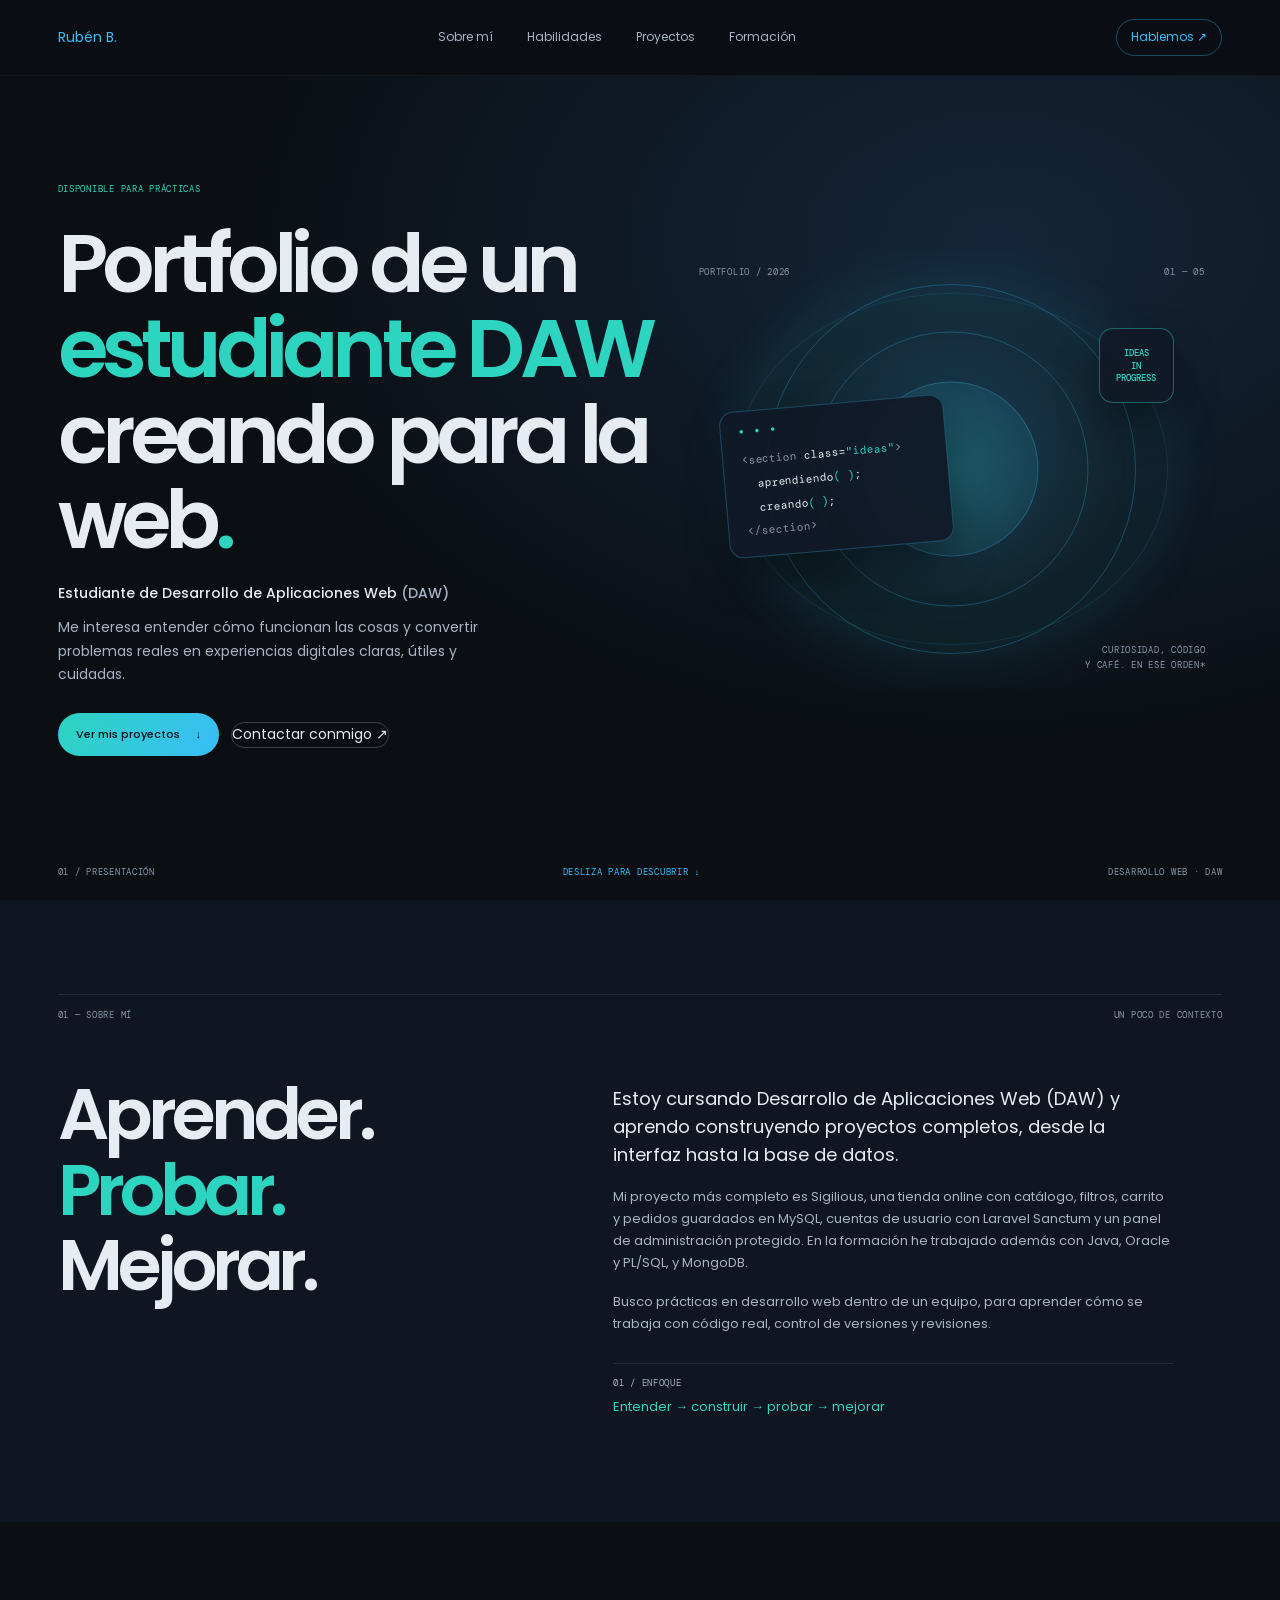
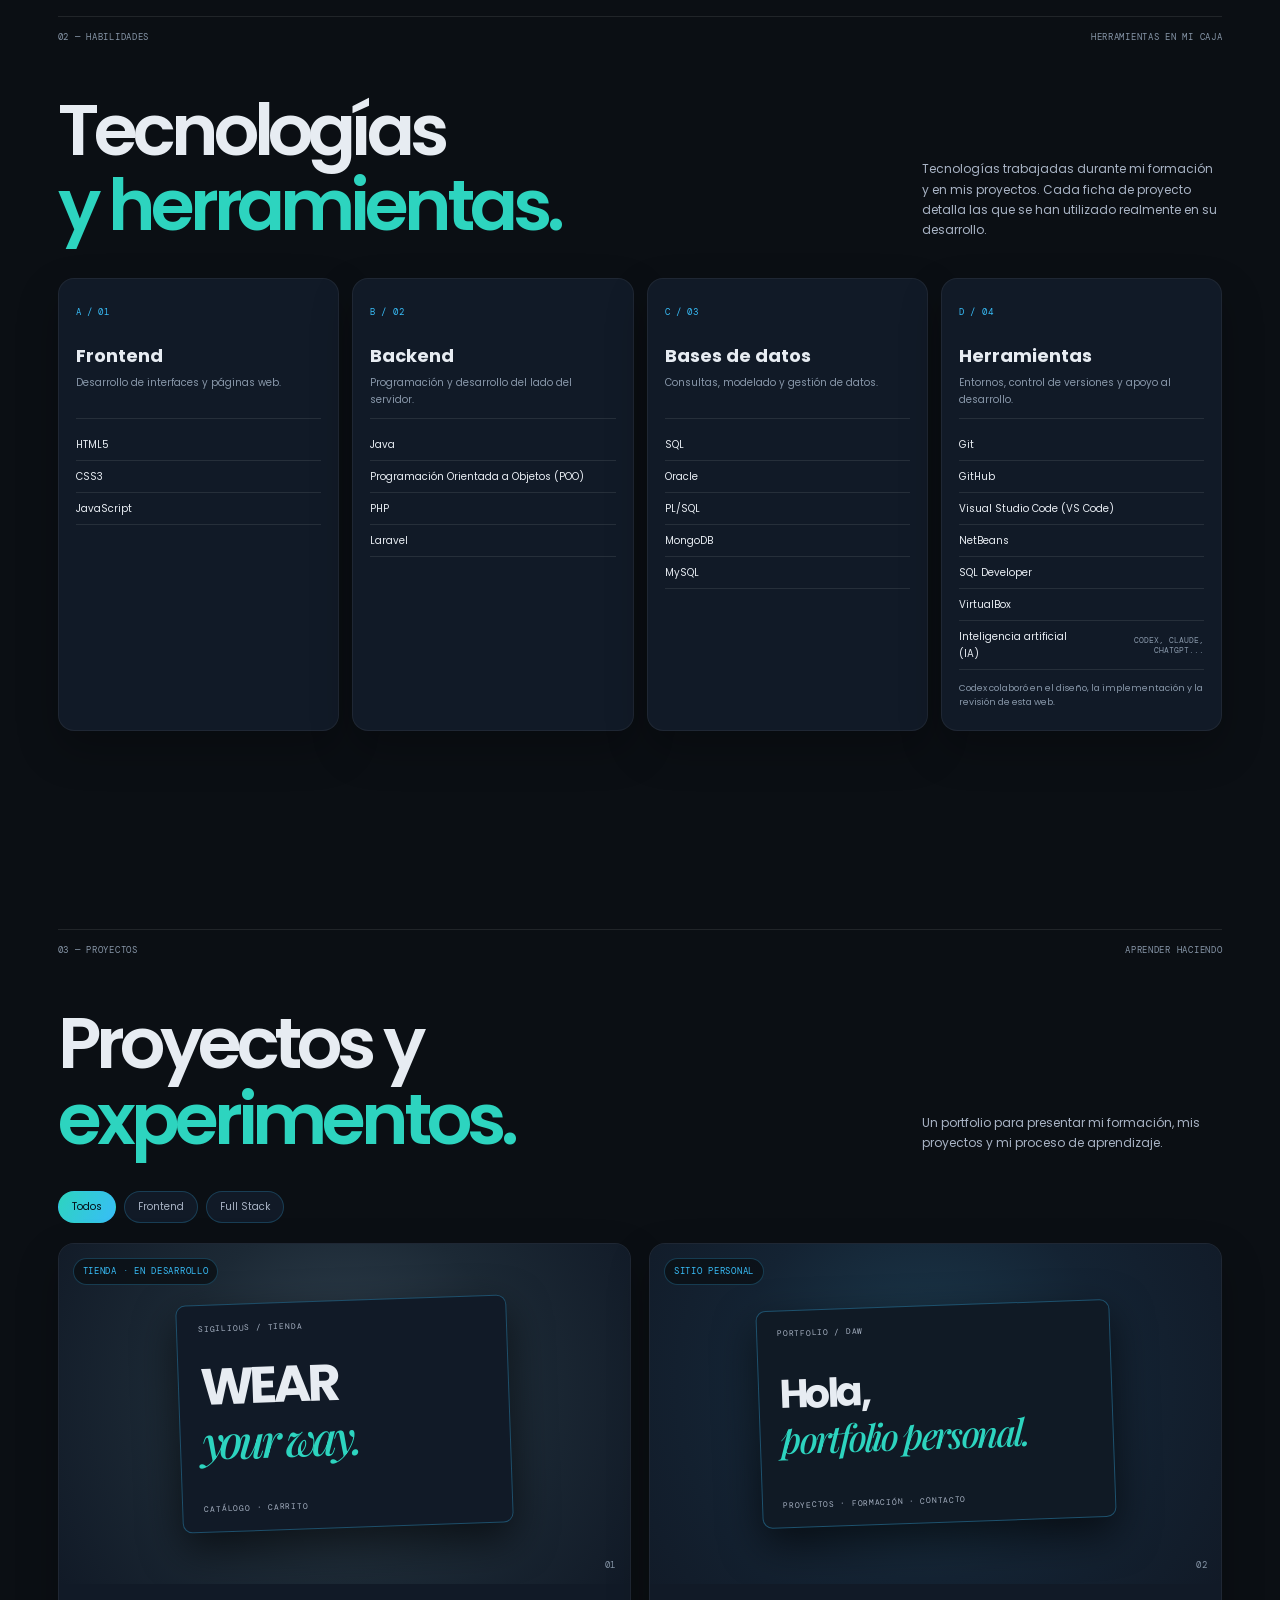
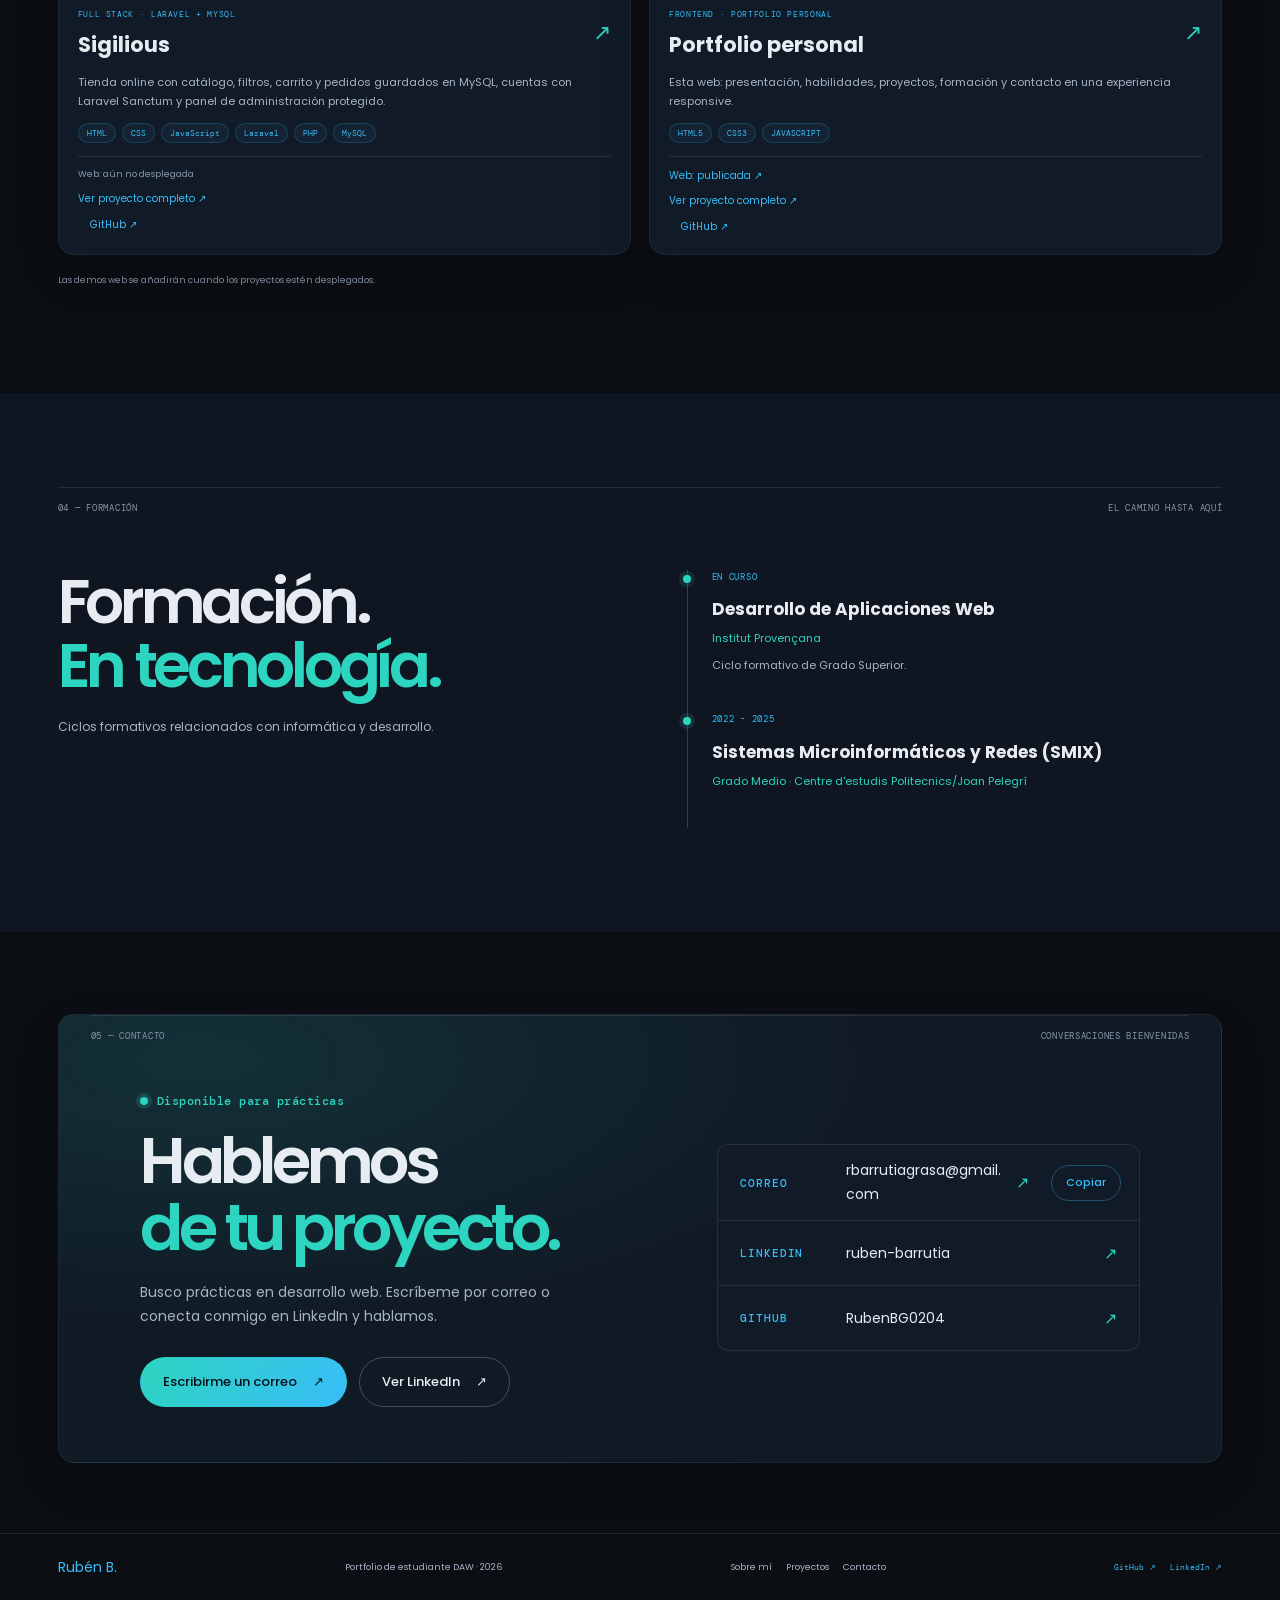
==== commit 26ebcc52: "Cambios en tecnologias" ====
--- a/index.html
+++ b/index.html
@@ -125,7 +125,7 @@
             <li>NetBeans</li>
             <li>SQL Developer</li>
             <li>VirtualBox</li>
-            <li>Inteligencia artificial (IA) <span>CODEX</span></li>
+            <li>Inteligencia artificial (IA) <span>CODEX, CLAUDE, CHATGPT...</span></li>
           </ul><small>Codex colaboró en el diseño, la implementación y la revisión de esta web.</small>
         </article>
       </div>
@@ -228,7 +228,8 @@
             <h2 id="contact-title">Hablemos<br><span class="serif-line">de tu proyecto.</span></h2>
             <p class="contact-copy">Busco prácticas en desarrollo web. Escríbeme por correo o conecta conmigo en
               LinkedIn y hablamos.</p>
-            <div class="contact-actions"><a class="button button-dark" href="mailto:rbarrutiagrasa@gmail.com">Escribirme un
+            <div class="contact-actions"><a class="button button-dark" href="mailto:rbarrutiagrasa@gmail.com">Escribirme
+                un
                 correo <span aria-hidden="true">↗</span></a><a class="button button-outline"
                 href="https://www.linkedin.com/in/ruben-barrutia" target="_blank" rel="noopener noreferrer">Ver LinkedIn
                 <span aria-hidden="true">↗</span></a></div>
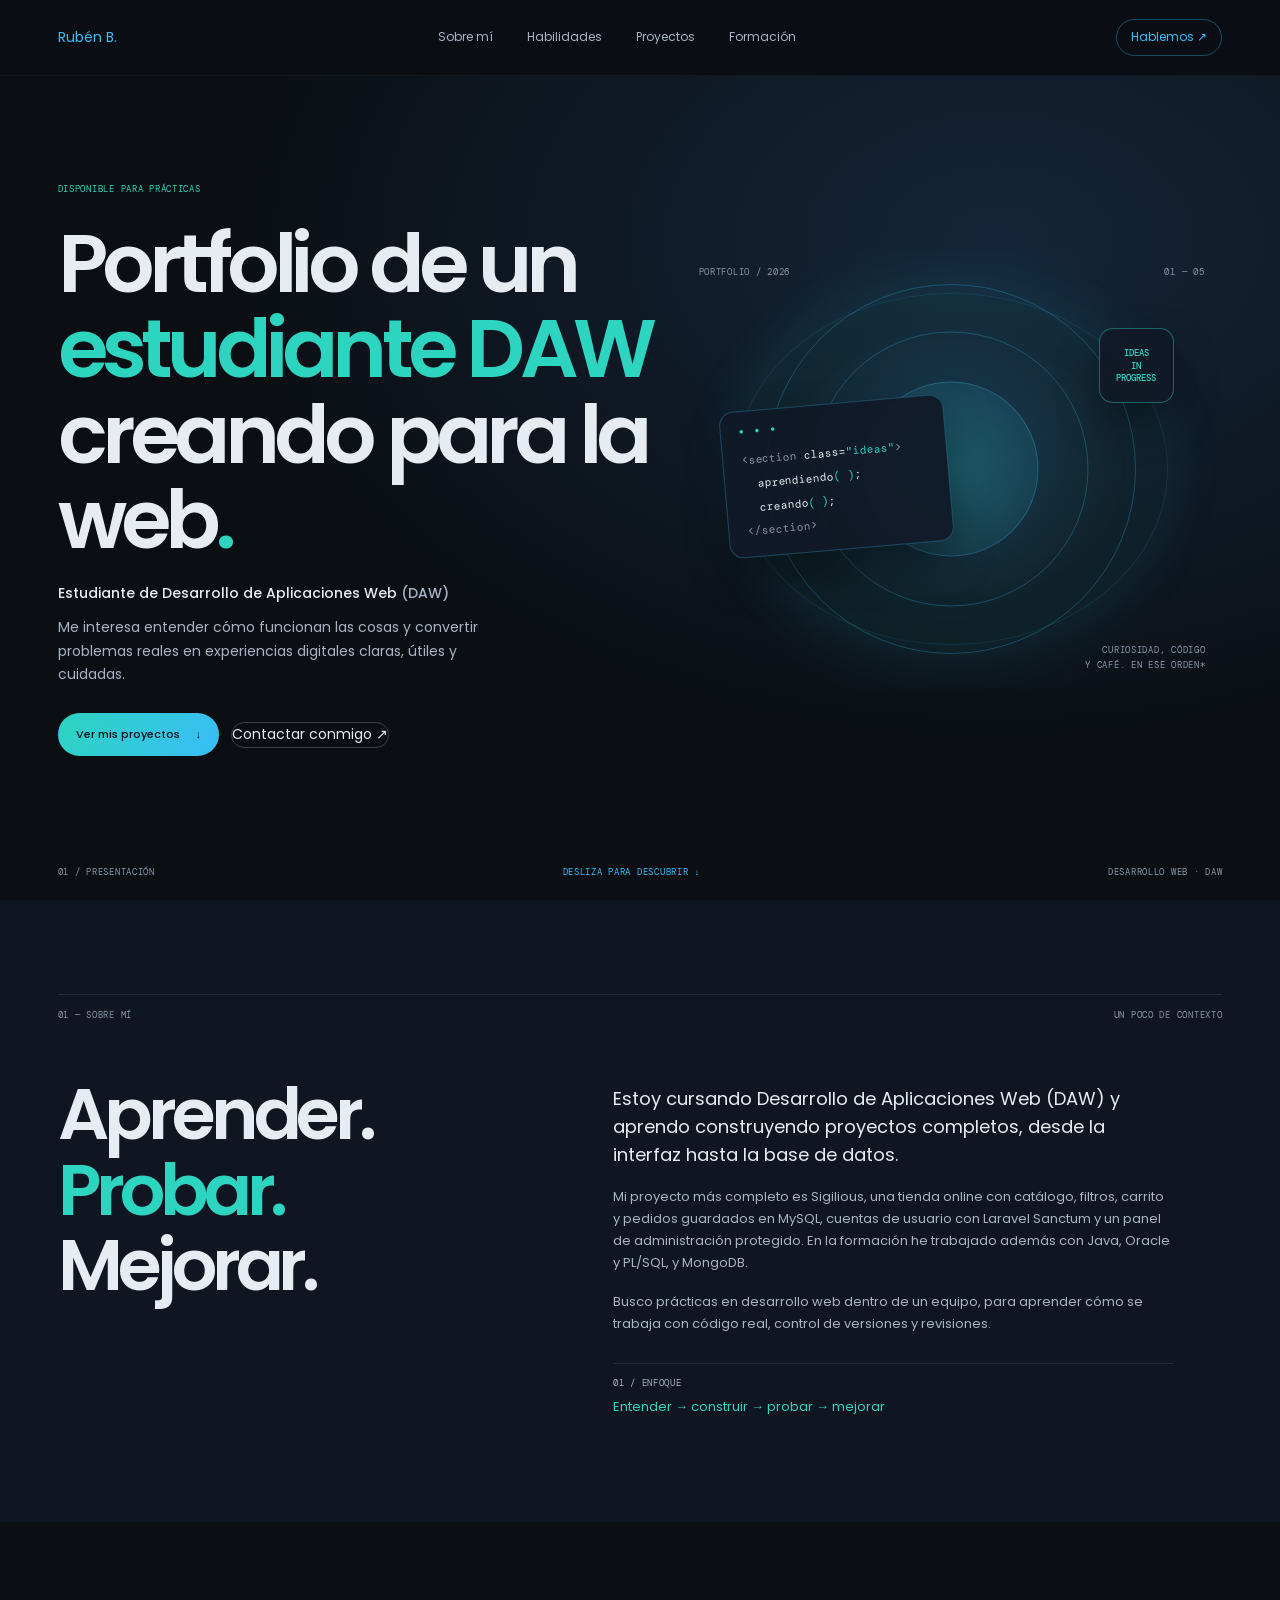
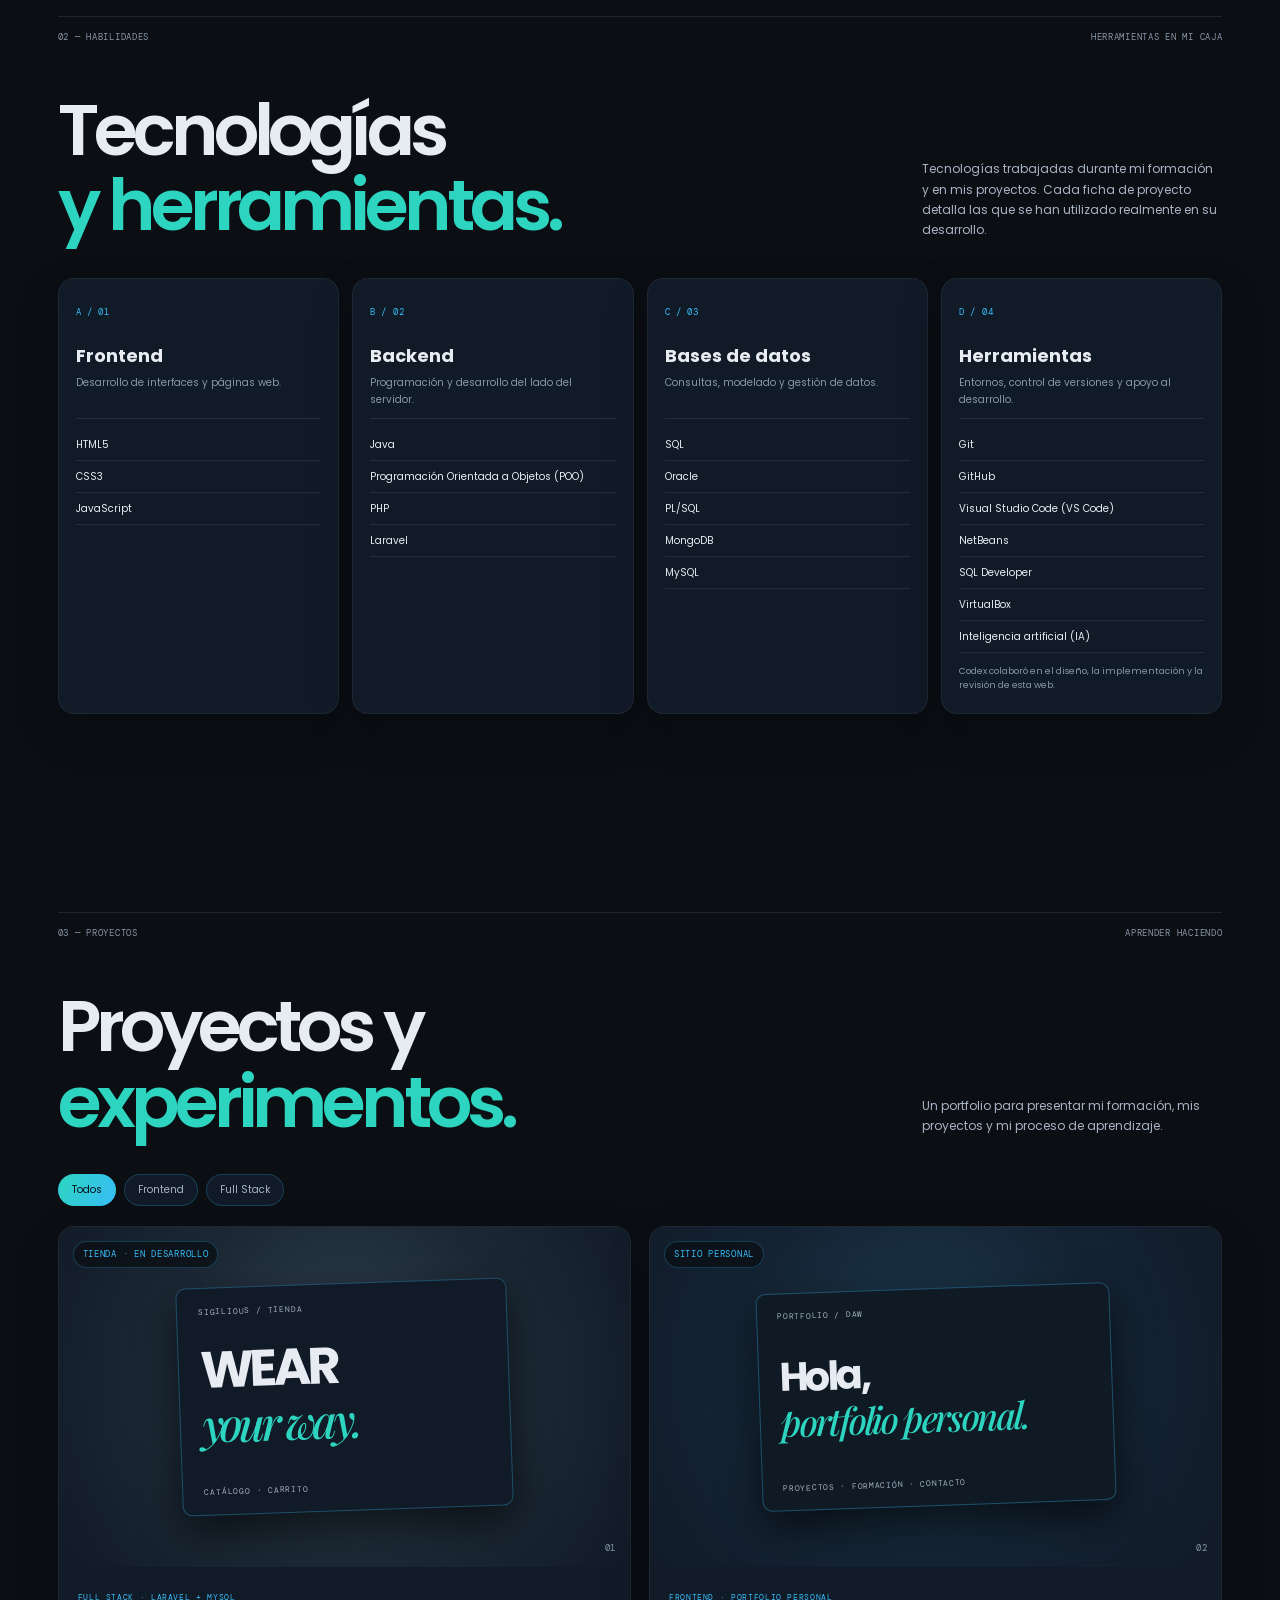
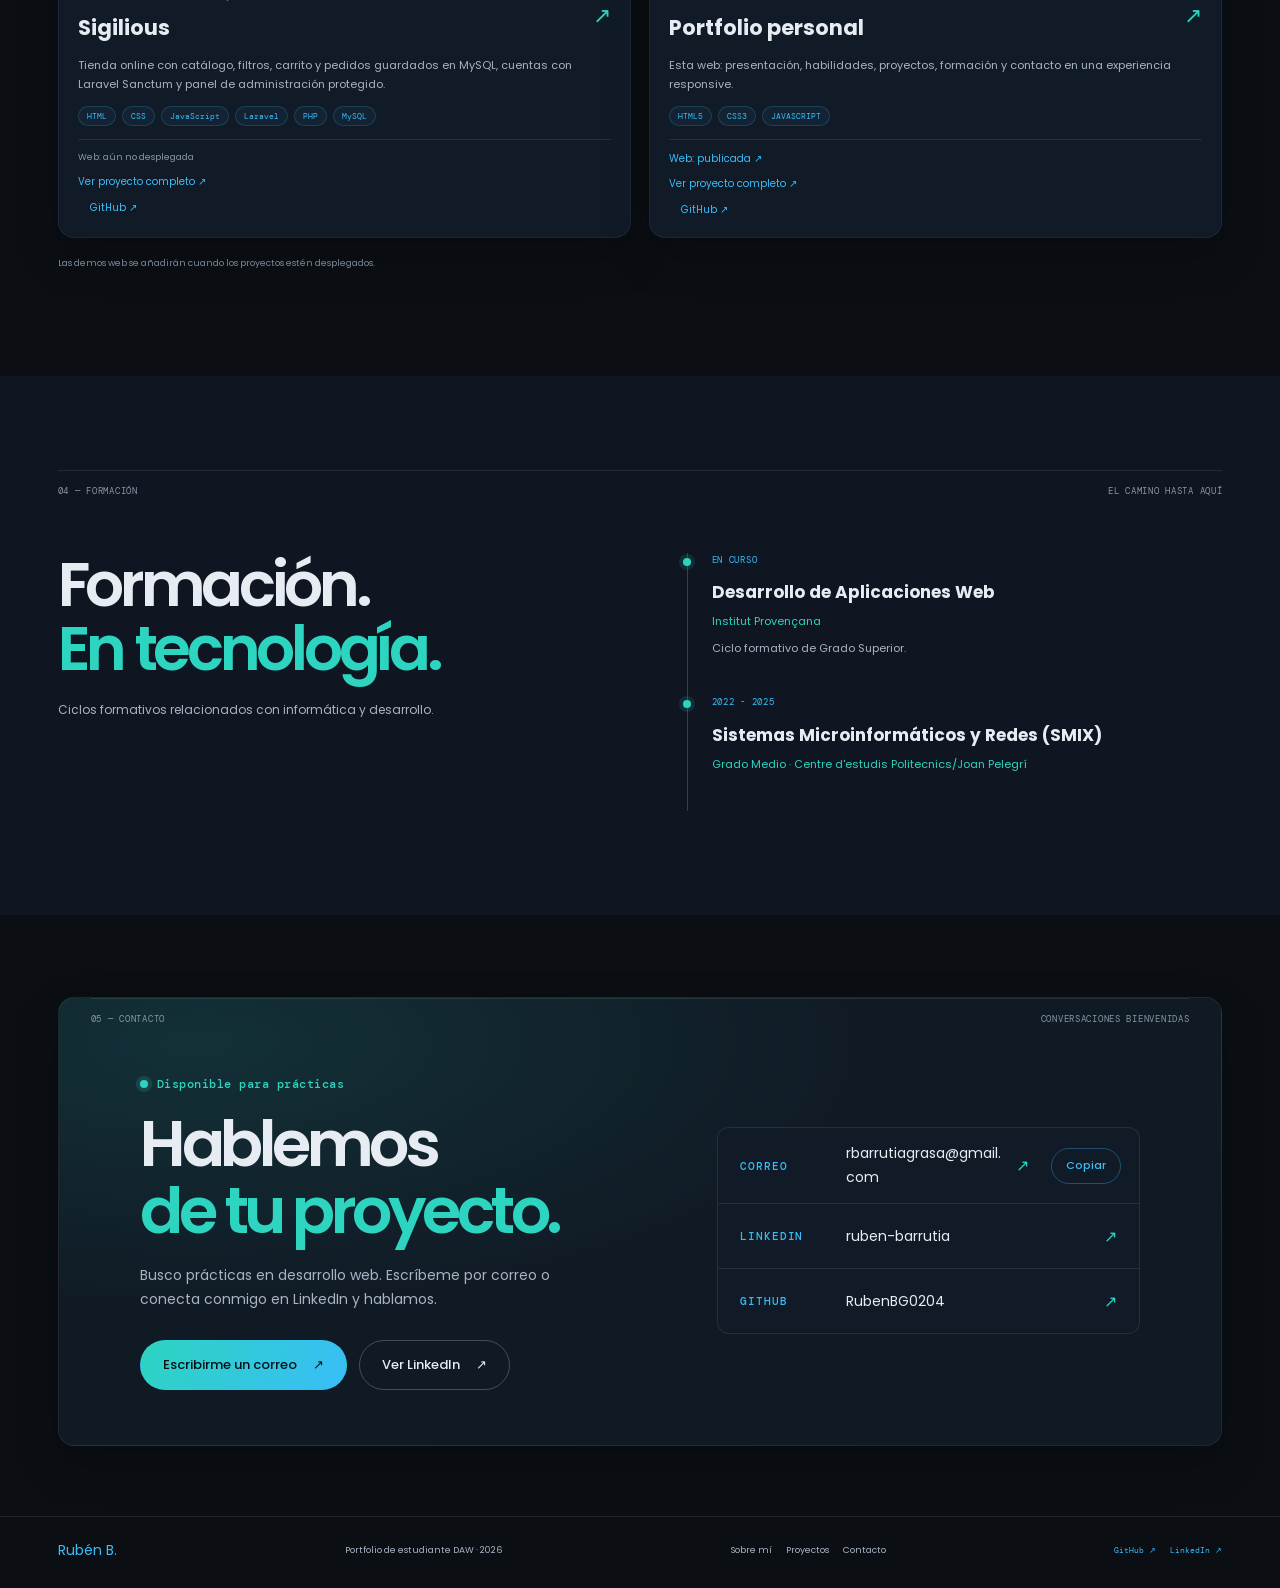
==== commit 865bac6a: "Cambios en tecnologias1.2" ====
--- a/index.html
+++ b/index.html
@@ -125,7 +125,7 @@
             <li>NetBeans</li>
             <li>SQL Developer</li>
             <li>VirtualBox</li>
-            <li>Inteligencia artificial (IA) <span>CODEX, CLAUDE, CHATGPT...</span></li>
+            <li>Inteligencia artificial (IA)</li>
           </ul><small>Codex colaboró en el diseño, la implementación y la revisión de esta web.</small>
         </article>
       </div>
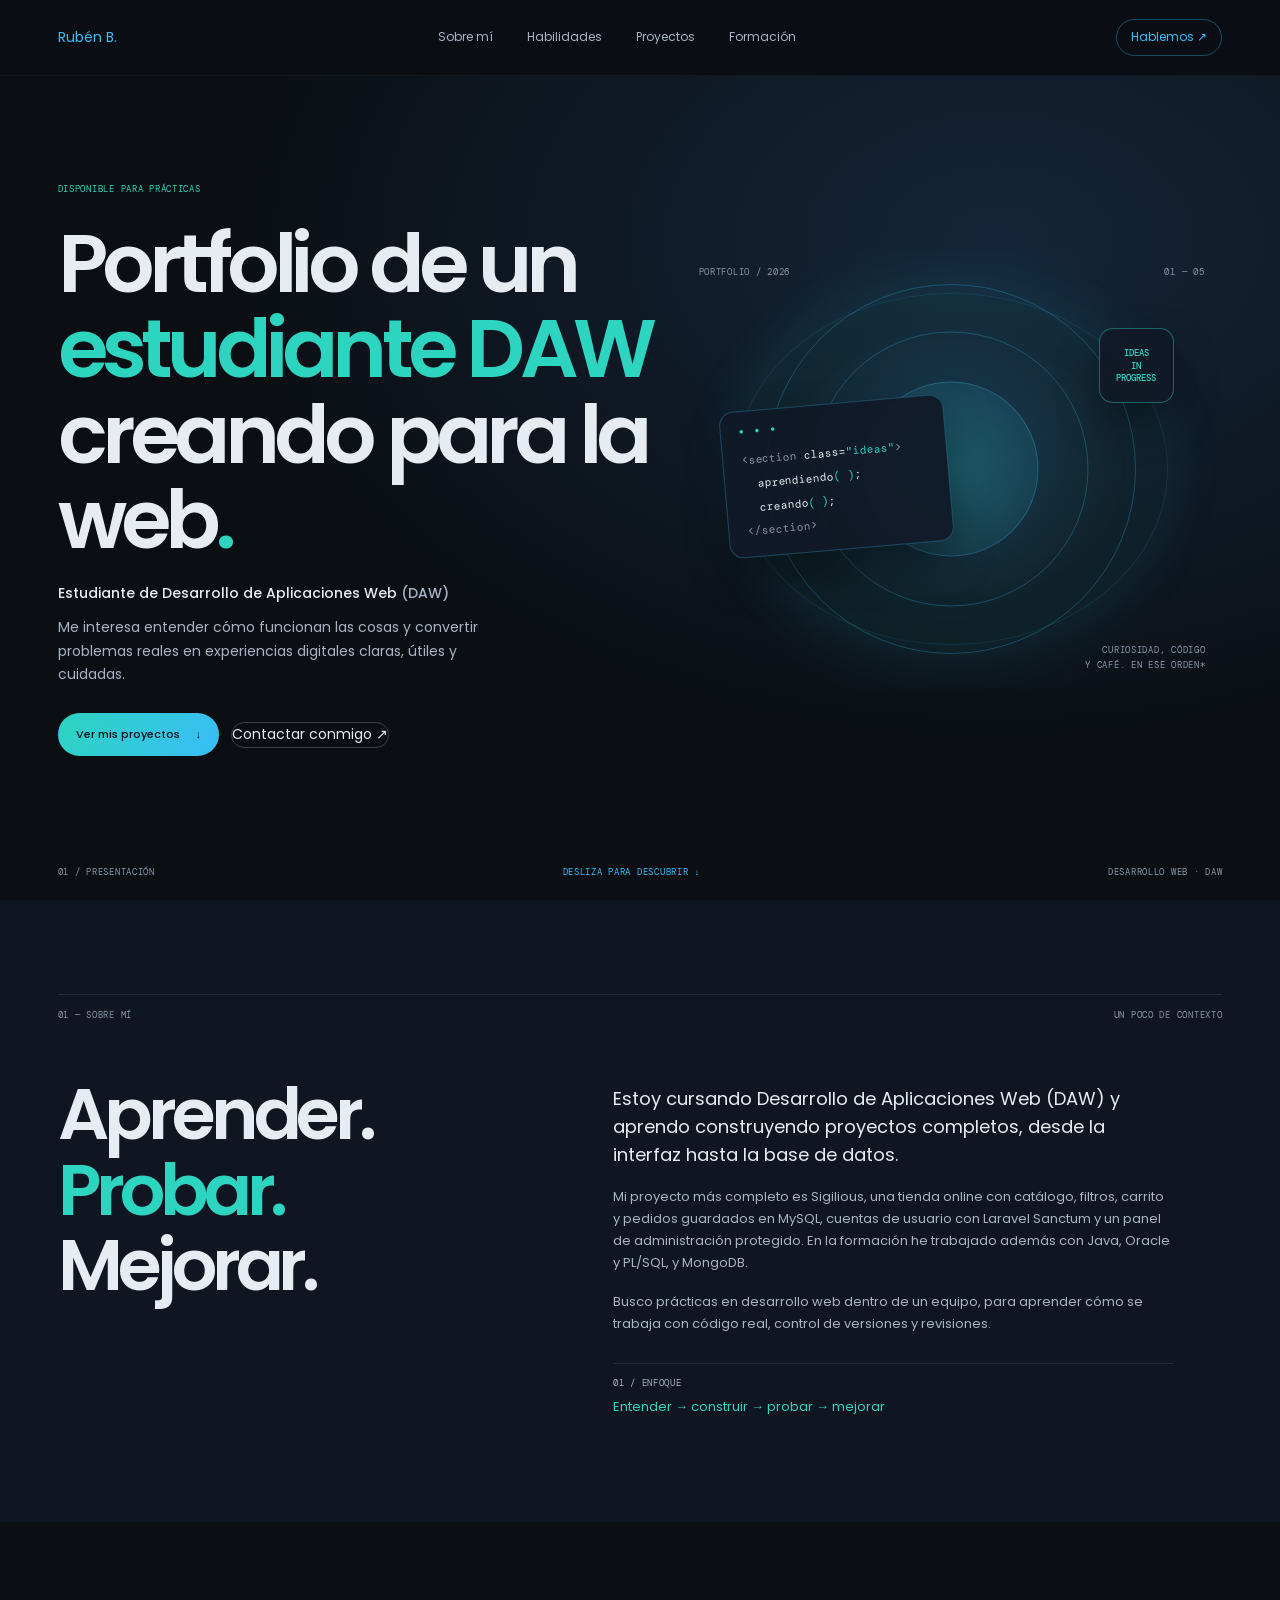
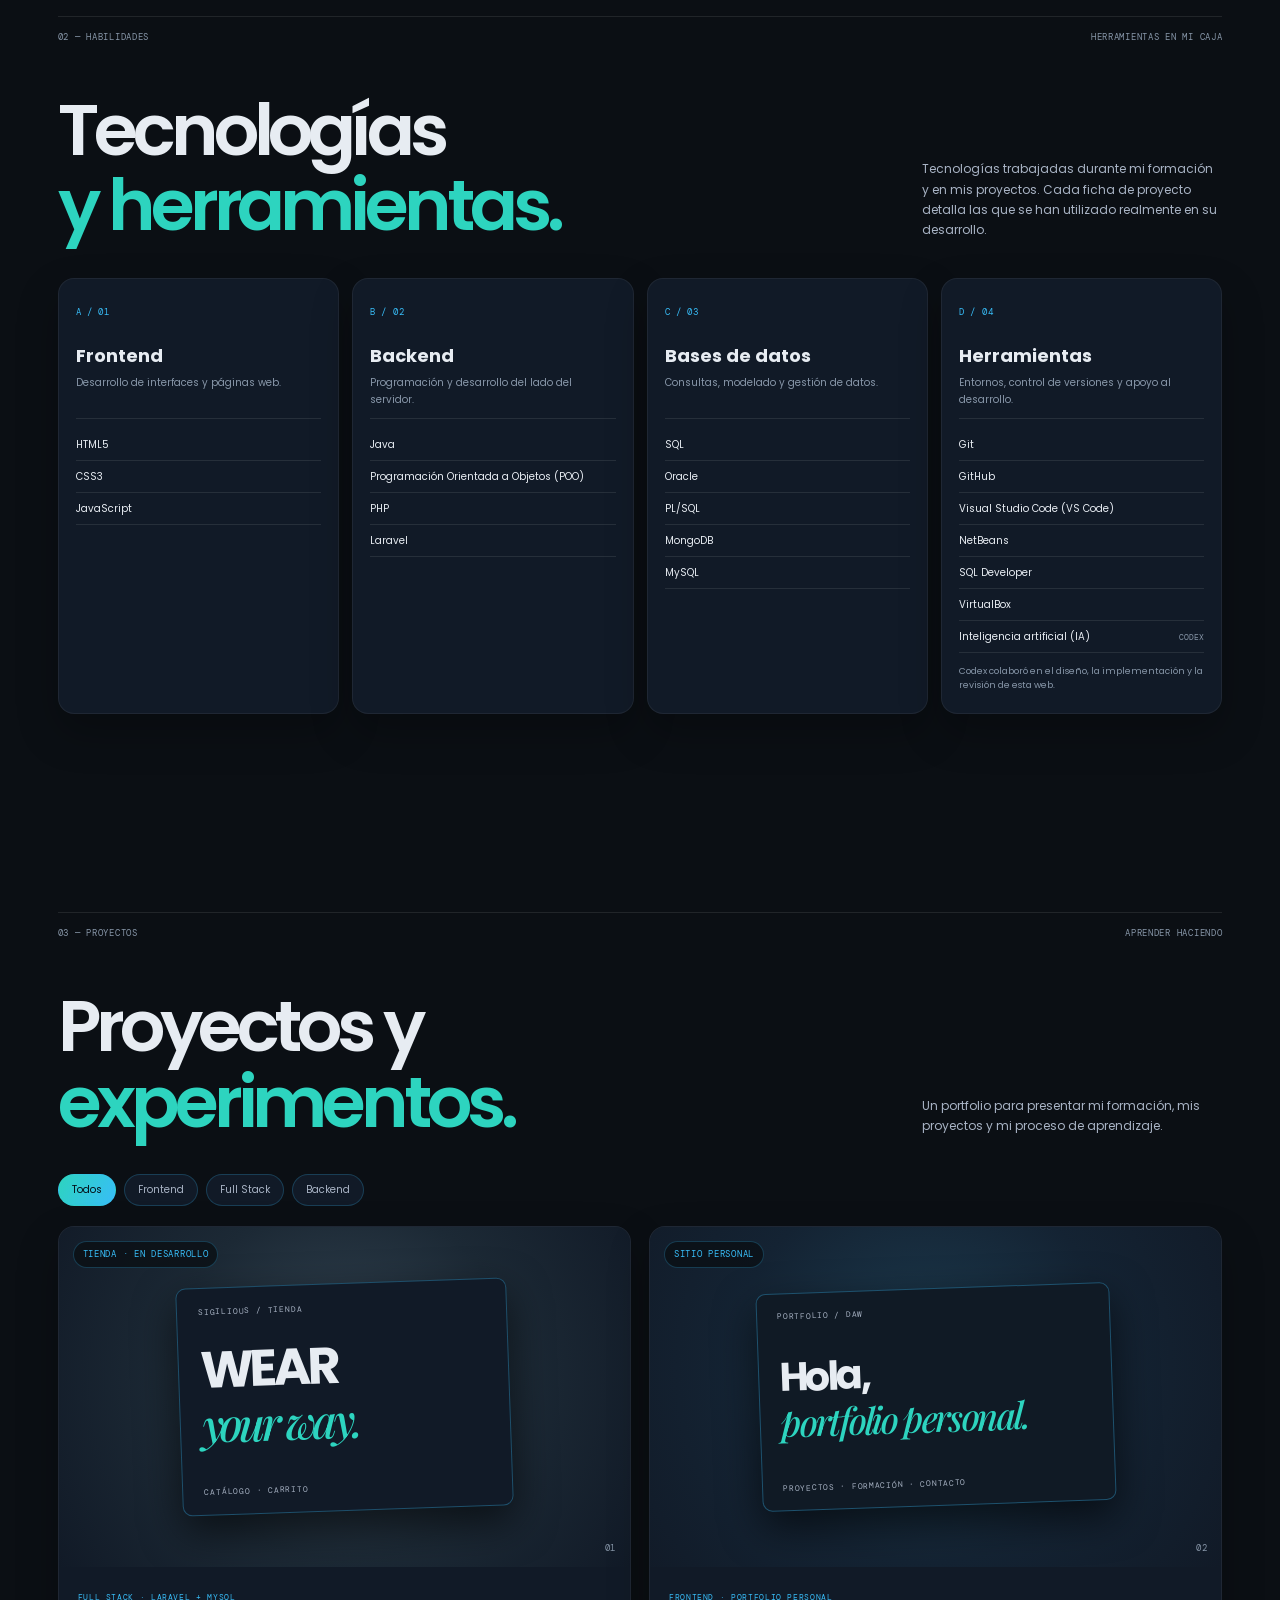
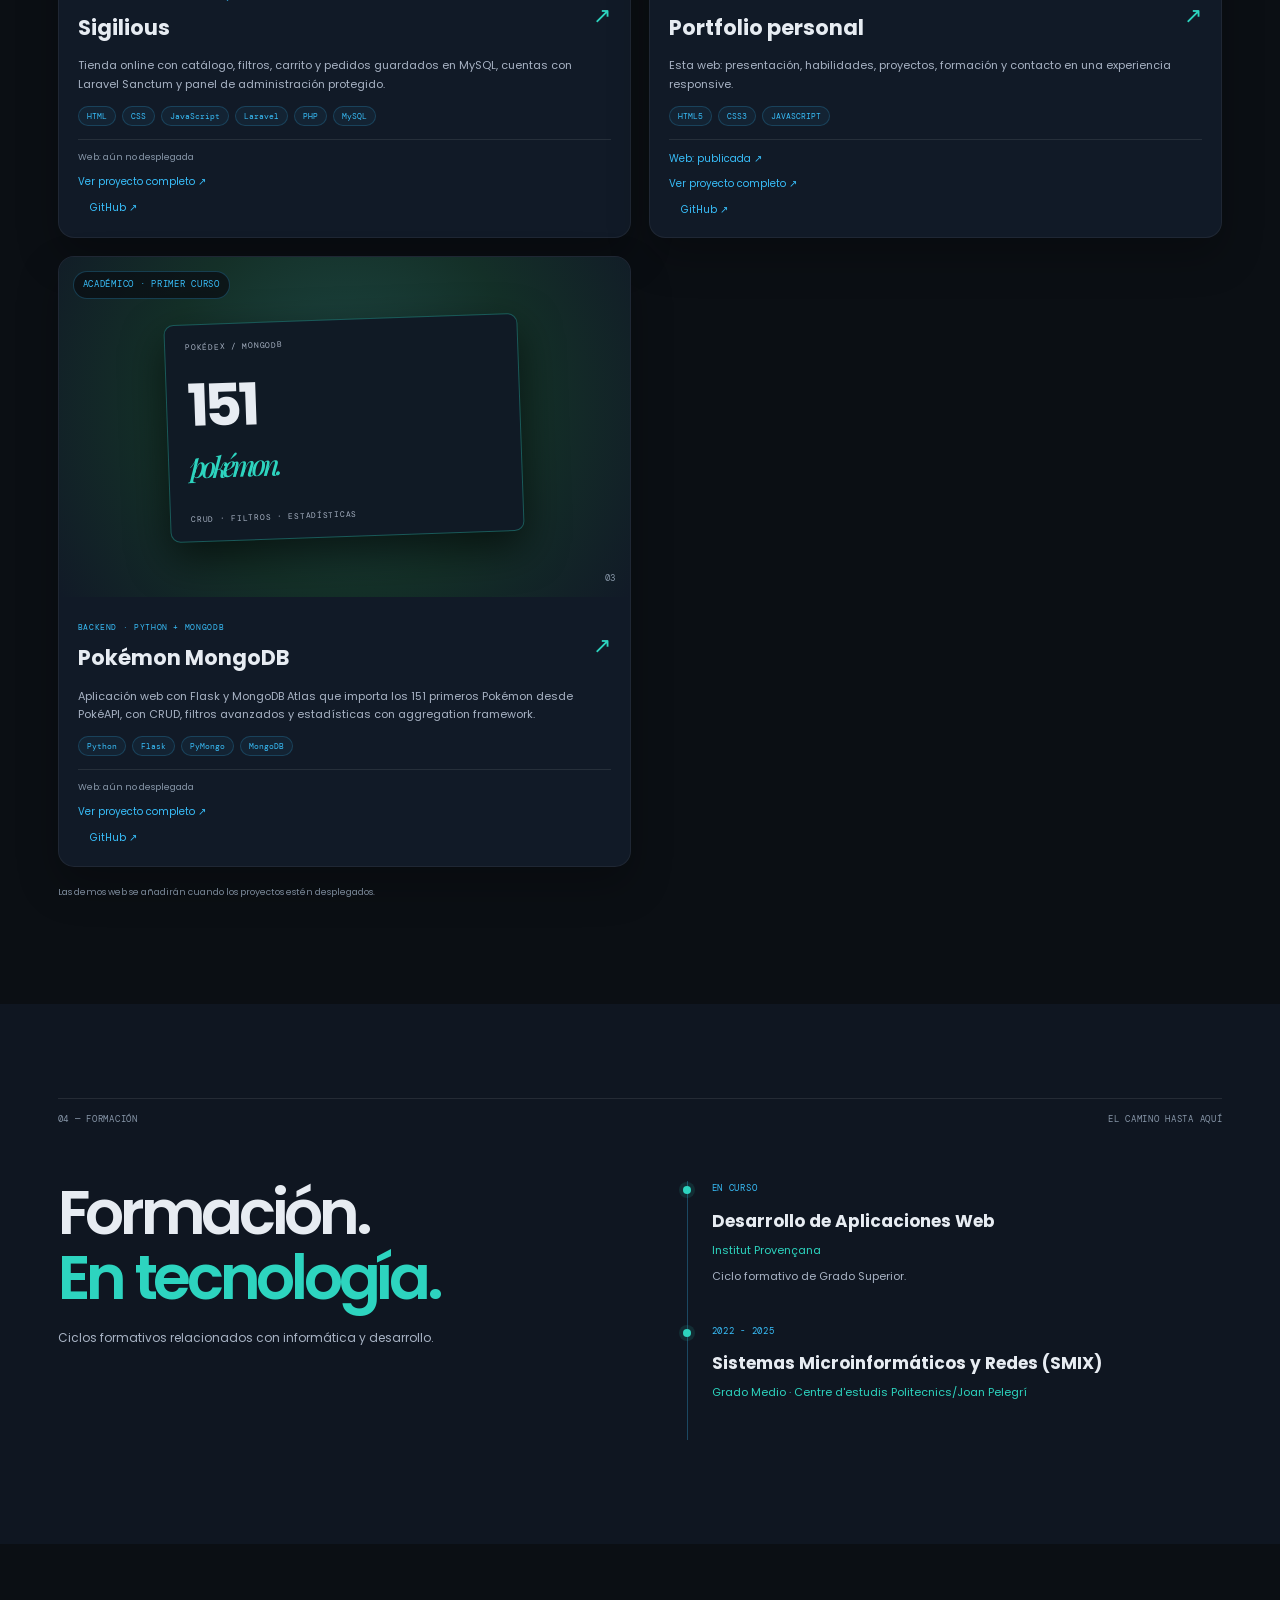
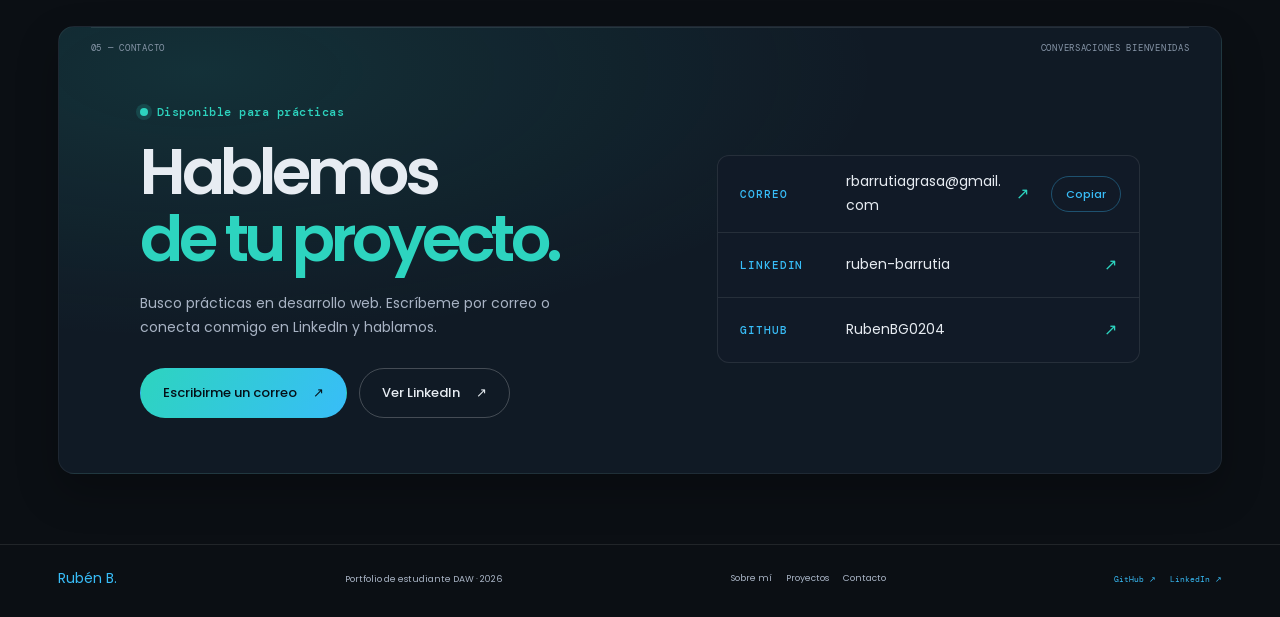
==== commit 22a27825: "Añadir el tercer proyecto" ====
--- a/index.html
+++ b/index.html
@@ -125,7 +125,7 @@
             <li>NetBeans</li>
             <li>SQL Developer</li>
             <li>VirtualBox</li>
-            <li>Inteligencia artificial (IA)</li>
+            <li>Inteligencia artificial (IA) <span>CODEX</span></li>
           </ul><small>Codex colaboró en el diseño, la implementación y la revisión de esta web.</small>
         </article>
       </div>
@@ -141,7 +141,8 @@
         <button type="button" class="filter-button is-active" data-filter="all"
           aria-pressed="true">Todos</button><button type="button" class="filter-button" data-filter="frontend"
           aria-pressed="false">Frontend</button><button type="button" class="filter-button" data-filter="fullstack"
-          aria-pressed="false">Full Stack</button>
+          aria-pressed="false">Full Stack</button><button type="button" class="filter-button" data-filter="backend"
+          aria-pressed="false">Backend</button>
       </div>
       <div class="project-grid">
         <article class="project-card" data-category="fullstack">
@@ -187,8 +188,28 @@
             </div>
           </div>
         </article>
-      </div>
-      <p class="sr-only" id="projects-status" aria-live="polite" aria-atomic="true">2 elementos mostrados.</p>
+        <article class="project-card" data-category="backend">
+          <div class="project-visual visual-pokemon" role="img"
+            aria-label="Vista conceptual de la aplicación Pokémon con MongoDB"><span class="demo-tag">ACADÉMICO · PRIMER
+              CURSO</span>
+            <div class="pokemon-window"><span>POKÉDEX / MONGODB</span><strong>151<br><i>pokémon.</i></strong><small>CRUD ·
+                FILTROS · ESTADÍSTICAS</small></div><span class="project-number">03</span>
+          </div>
+          <div class="project-info">
+            <div><span class="project-type">BACKEND · PYTHON + MONGODB</span>
+              <h3>Pokémon MongoDB</h3>
+            </div><span class="project-arrow" aria-hidden="true">↗</span>
+            <p>Aplicación web con Flask y MongoDB Atlas que importa los 151 primeros Pokémon desde PokéAPI, con CRUD,
+              filtros avanzados y estadísticas con aggregation framework.</p>
+            <div class="tag-list"><span>Python</span><span>Flask</span><span>PyMongo</span><span>MongoDB</span></div>
+            <div class="project-links"><span>Web: aún no desplegada</span><a class="detail-button"
+                href="proyectos/poke_api.html">Ver proyecto completo ↗</a><a class="project-source-link"
+                href="https://github.com/RubenBG0204/mongo_db_pokemon" target="_blank"
+                rel="noopener noreferrer">GitHub ↗</a></div>
+          </div>
+        </article>
+      </div>
+      <p class="sr-only" id="projects-status" aria-live="polite" aria-atomic="true">3 elementos mostrados.</p>
       <p class="project-disclaimer">Las demos web se añadirán cuando los proyectos estén desplegados.</p>
     </section>
 
@@ -228,8 +249,7 @@
             <h2 id="contact-title">Hablemos<br><span class="serif-line">de tu proyecto.</span></h2>
             <p class="contact-copy">Busco prácticas en desarrollo web. Escríbeme por correo o conecta conmigo en
               LinkedIn y hablamos.</p>
-            <div class="contact-actions"><a class="button button-dark" href="mailto:rbarrutiagrasa@gmail.com">Escribirme
-                un
+            <div class="contact-actions"><a class="button button-dark" href="mailto:rbarrutiagrasa@gmail.com">Escribirme un
                 correo <span aria-hidden="true">↗</span></a><a class="button button-outline"
                 href="https://www.linkedin.com/in/ruben-barrutia" target="_blank" rel="noopener noreferrer">Ver LinkedIn
                 <span aria-hidden="true">↗</span></a></div>
--- a/css/styles.css
+++ b/css/styles.css
@@ -295,4 +295,14 @@
 @media(max-width:420px){.portfolio-window,.detail-art .portfolio-window{width:78%}}
 
 
-.project-links .project-web-link{margin:0}+.project-links .project-web-link{margin:0}
+
+/* Proyecto: Pokémon MongoDB */
+.visual-pokemon{background:radial-gradient(circle at 50% 43%,#1f4a47,#143028 54%,#111a27)}
+.pokemon-window{width:62%;height:64%;display:flex;flex-direction:column;justify-content:space-between;padding:17px 20px;background:#101a25;border:1px solid rgba(45,212,191,.34);border-radius:10px;box-shadow:0 16px 40px #0009;transform:rotate(-2deg);color:#e7ecf2}
+.pokemon-window>span,.pokemon-window>small{font:8px var(--mono);letter-spacing:.09em;color:#a8b3c4}
+.pokemon-window strong{font-size:clamp(34px,4.6vw,58px);line-height:.9;letter-spacing:-.07em}
+.pokemon-window strong i{font:italic 500 .5em var(--serif);color:var(--green)}
+.detail-art .pokemon-window{width:67%;height:62%}
+@media(max-width:760px){.pokemon-window{width:68%;height:64%}}
+@media(max-width:420px){.pokemon-window,.detail-art .pokemon-window{width:78%}}
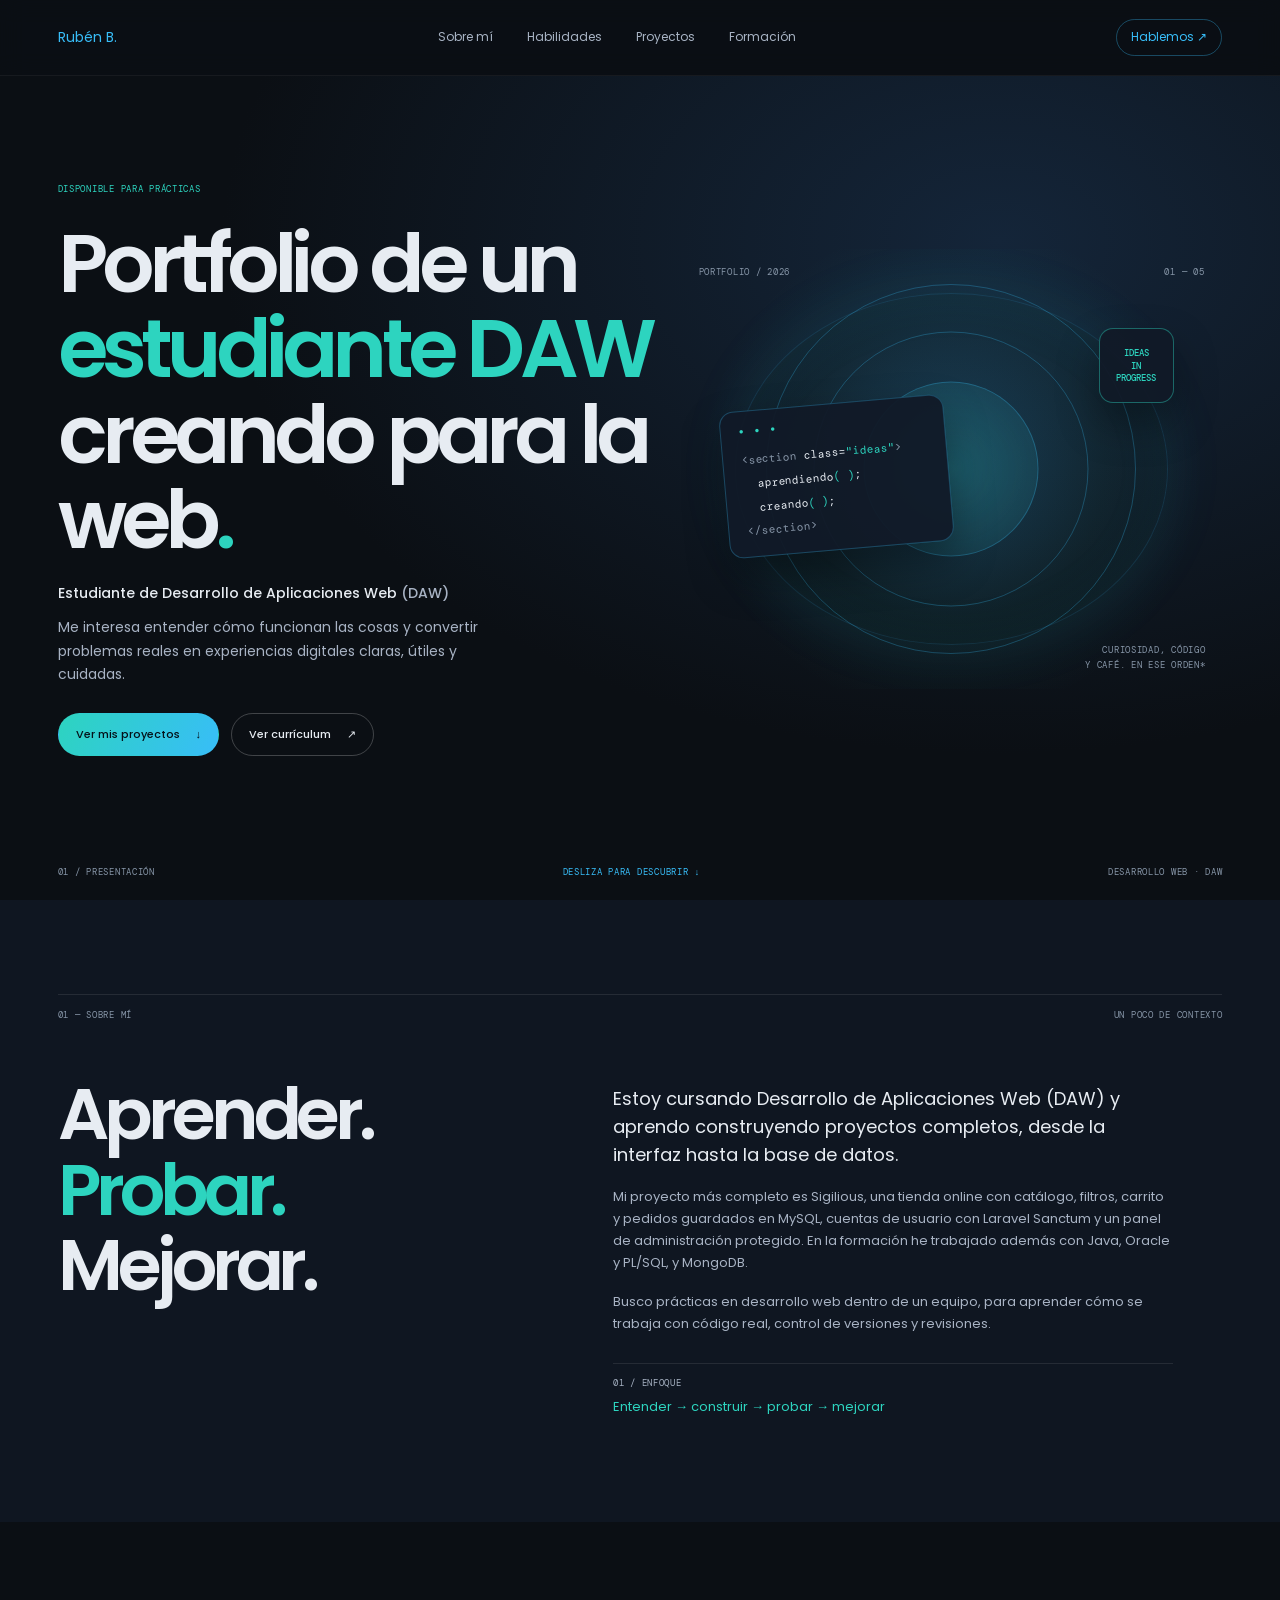
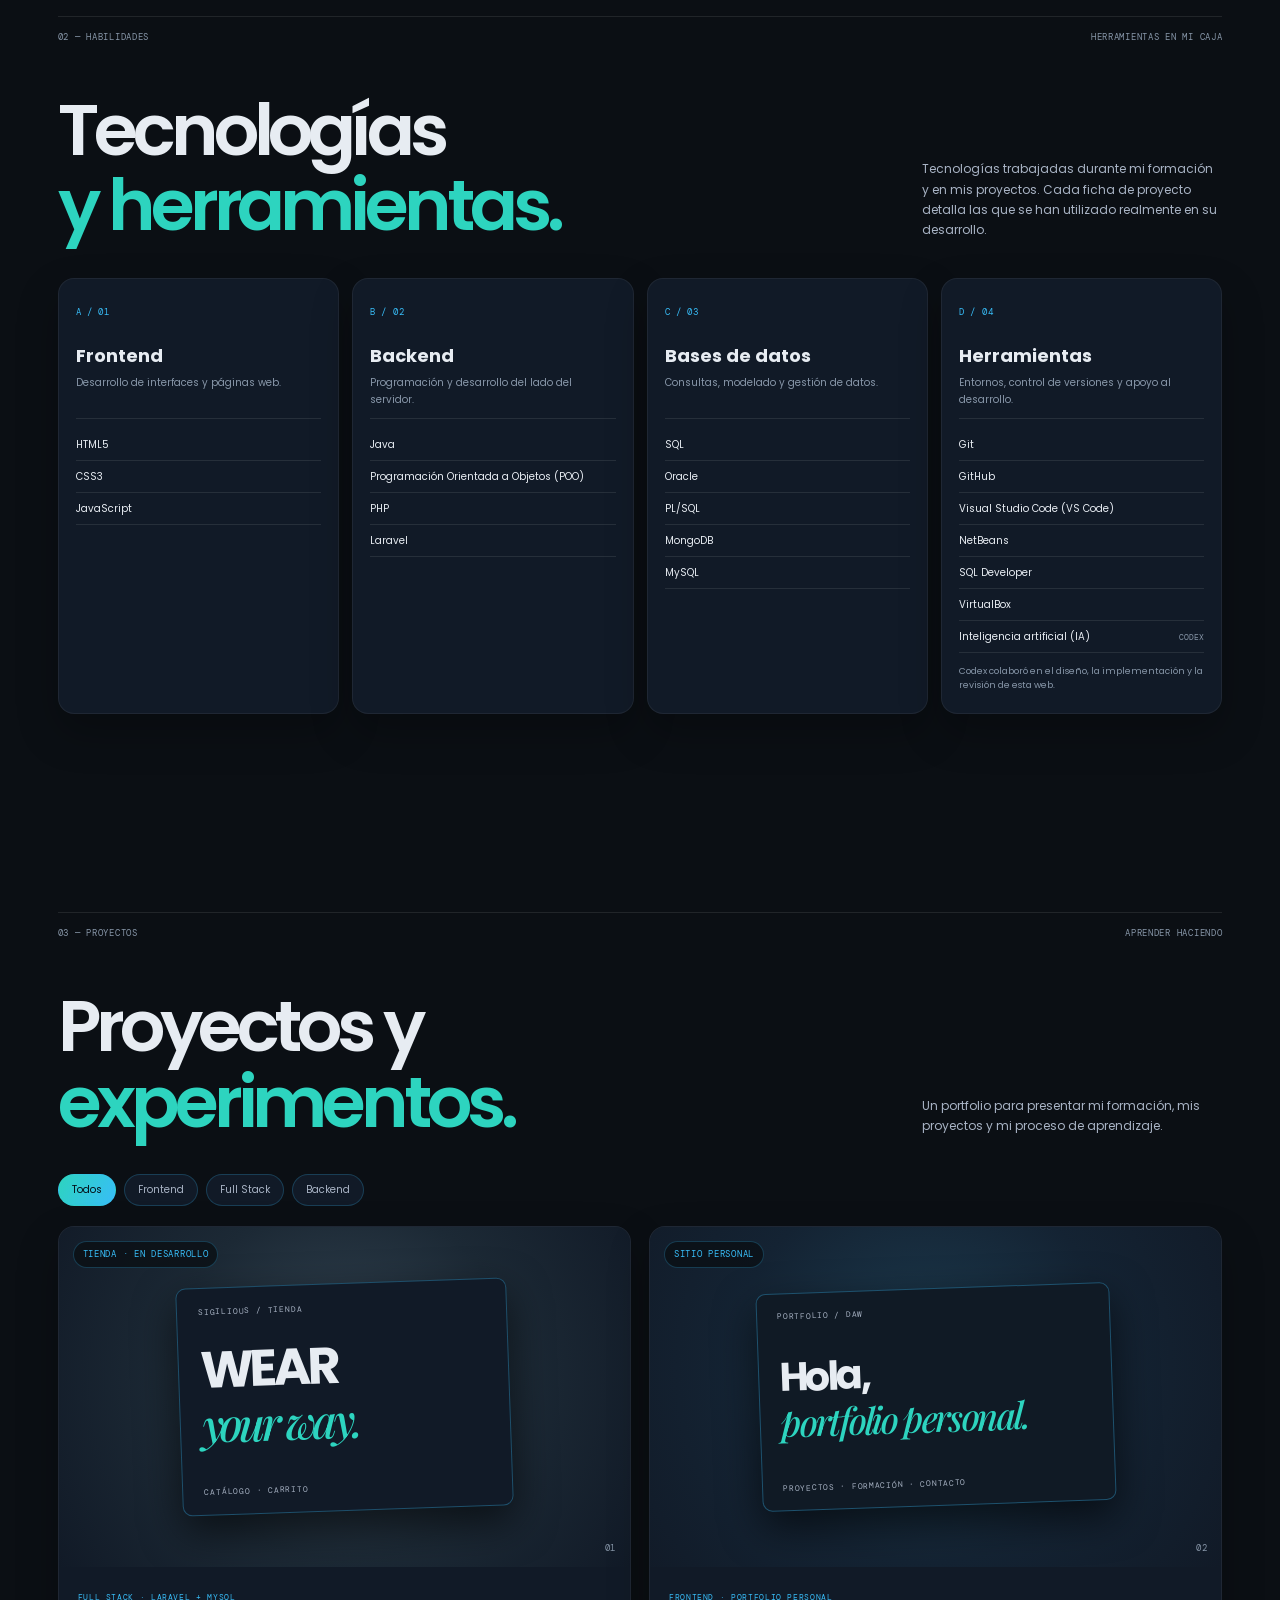
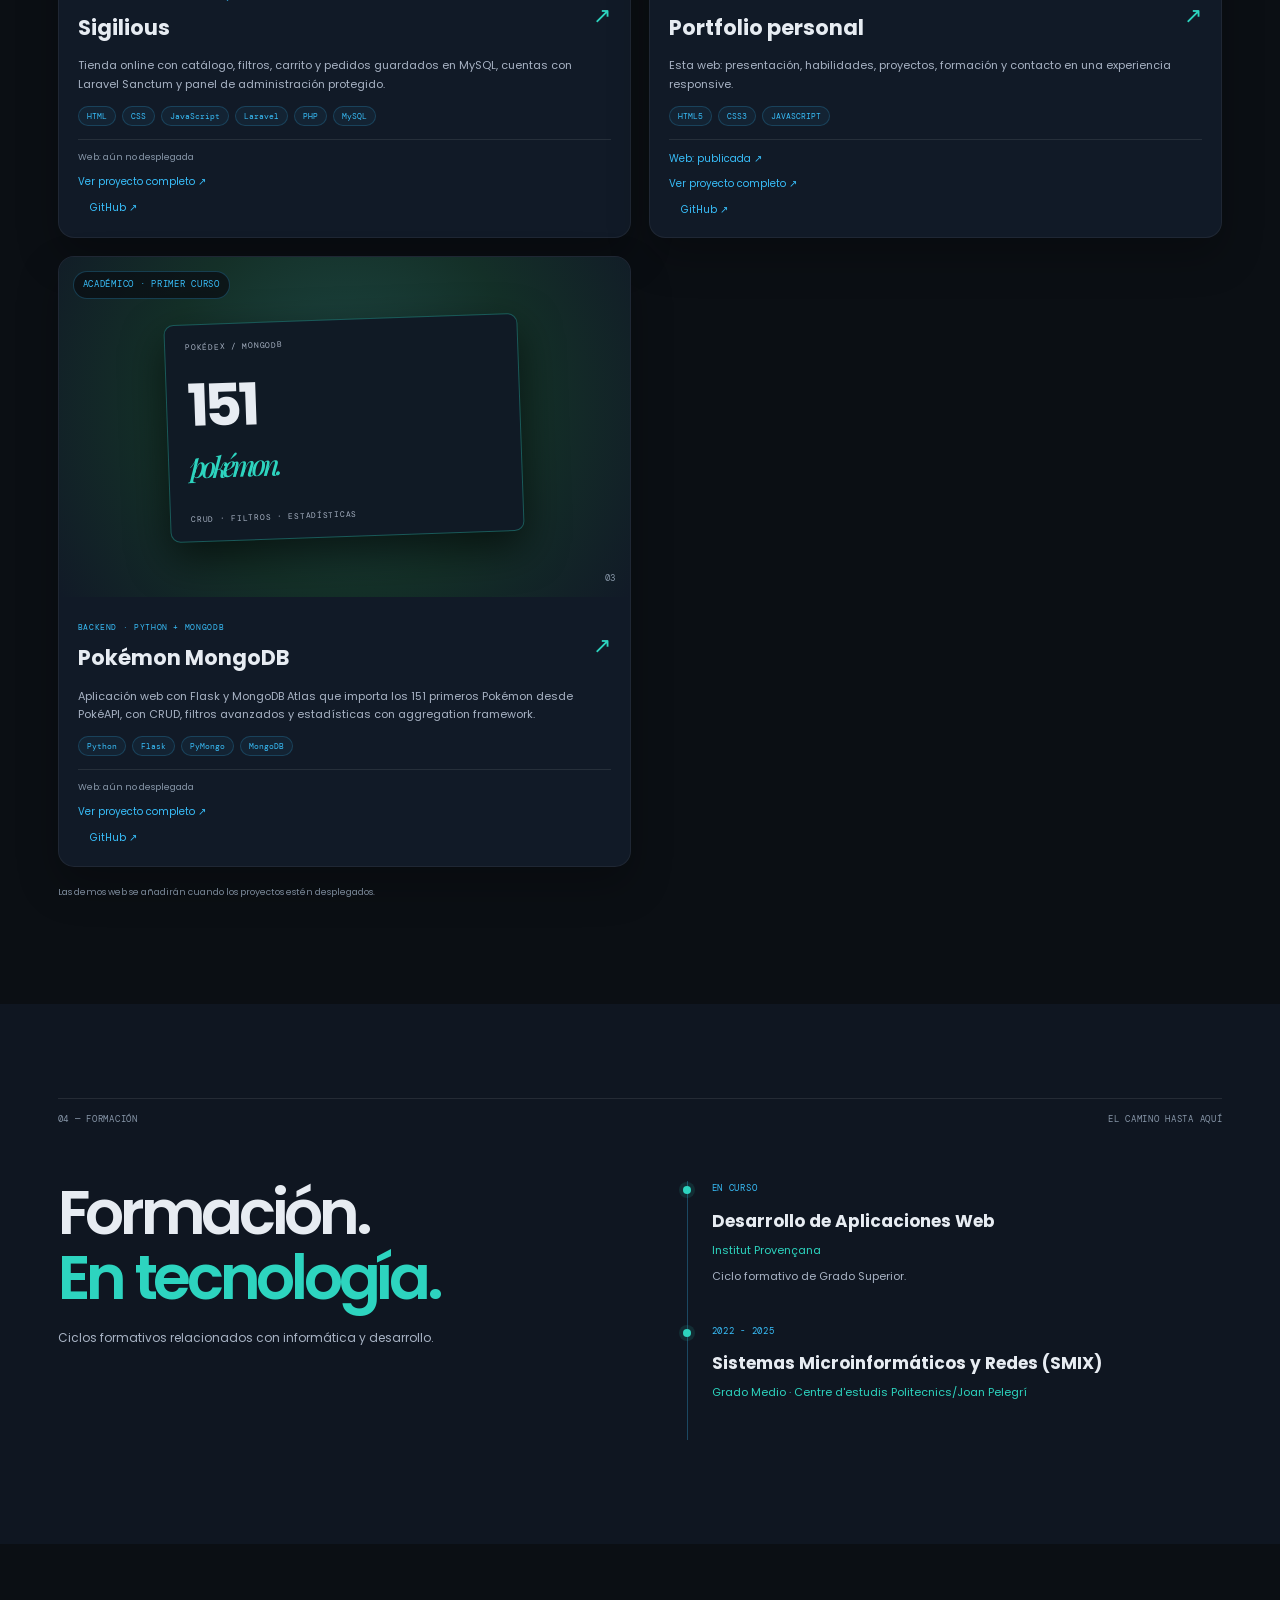
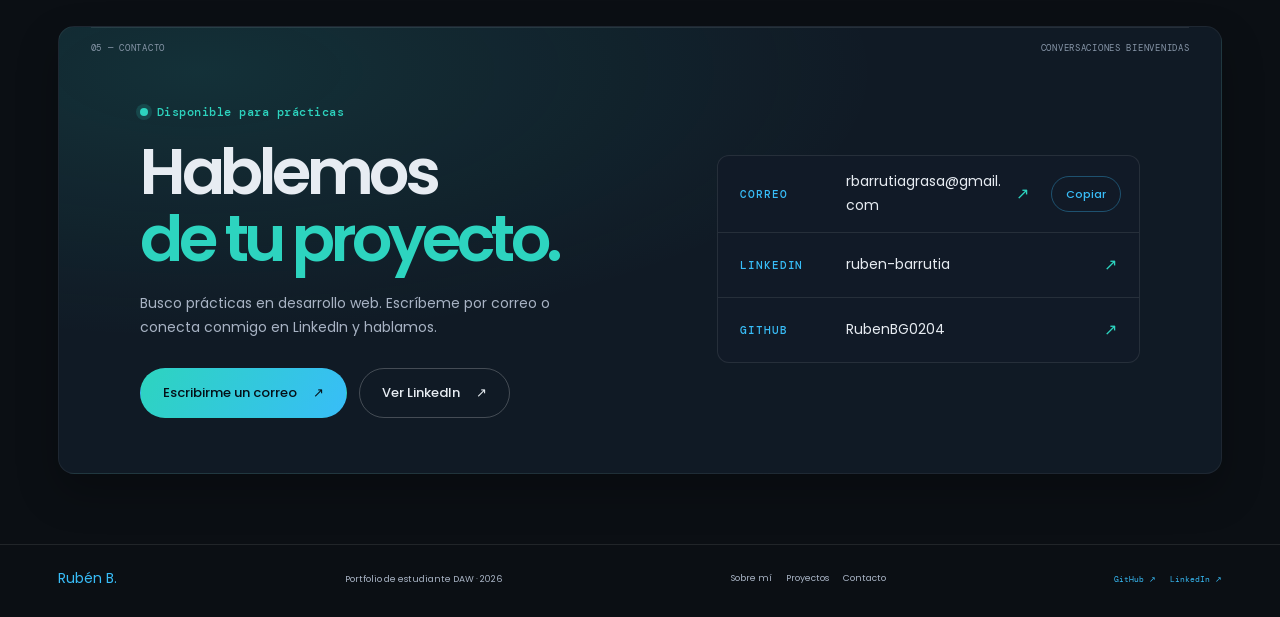
==== commit ea00f865: "Cambiar el botón a currículum" ====
--- a/index.html
+++ b/index.html
@@ -18,6 +18,24 @@
     href="https://fonts.googleapis.com/css2?family=Poppins:wght@300;400;500;600;700&family=DM+Mono:wght@400;500&family=Playfair+Display:ital,wght@1,500&display=swap">
   <link rel="stylesheet" href="css/styles.css">
 </head>
+<script>
+  document.getElementById('cv-button').addEventListener('click', function (event) {
+    event.preventDefault();
+
+    const pdfUrl = this.href;
+
+    // Abrir el PDF en una pestaña nueva
+    window.open(pdfUrl, '_blank');
+
+    // Descargar el PDF
+    const link = document.createElement('a');
+    link.href = pdfUrl;
+    link.download = 'Curriculum-Ruben-Barrutia.pdf';
+    document.body.appendChild(link);
+    link.click();
+    link.remove();
+  });
+</script>
 
 <body>
   <a class="skip-link" href="#contenido">Saltar al contenido</a>
@@ -42,8 +60,13 @@
         <p class="hero-intro">Me interesa entender cómo funcionan las cosas y convertir problemas reales en experiencias
           digitales claras, útiles y cuidadas.</p>
         <div class="hero-actions"><a class="button button-dark" href="#proyectos">Ver mis proyectos <span
-              aria-hidden="true">↓</span></a><a class="text-link" href="#contacto">Contactar conmigo <span
-              aria-hidden="true">↗</span></a></div>
+              aria-hidden="true">↓</span></a>
+          <a class="button button-outline" href="assets/curriculum.pdf" target="_blank" rel="noopener noreferrer"
+            id="cv-button">
+            Ver currículum
+            <span aria-hidden="true">↗</span>
+          </a>
+        </div>
       </div>
       <div class="hero-art" aria-hidden="true">
         <div class="art-top"><span>PORTFOLIO / 2026</span><span>01 — 05</span></div>
@@ -192,7 +215,8 @@
           <div class="project-visual visual-pokemon" role="img"
             aria-label="Vista conceptual de la aplicación Pokémon con MongoDB"><span class="demo-tag">ACADÉMICO · PRIMER
               CURSO</span>
-            <div class="pokemon-window"><span>POKÉDEX / MONGODB</span><strong>151<br><i>pokémon.</i></strong><small>CRUD ·
+            <div class="pokemon-window"><span>POKÉDEX / MONGODB</span><strong>151<br><i>pokémon.</i></strong><small>CRUD
+                ·
                 FILTROS · ESTADÍSTICAS</small></div><span class="project-number">03</span>
           </div>
           <div class="project-info">
@@ -204,8 +228,8 @@
             <div class="tag-list"><span>Python</span><span>Flask</span><span>PyMongo</span><span>MongoDB</span></div>
             <div class="project-links"><span>Web: aún no desplegada</span><a class="detail-button"
                 href="proyectos/poke_api.html">Ver proyecto completo ↗</a><a class="project-source-link"
-                href="https://github.com/RubenBG0204/mongo_db_pokemon" target="_blank"
-                rel="noopener noreferrer">GitHub ↗</a></div>
+                href="https://github.com/RubenBG0204/mongo_db_pokemon" target="_blank" rel="noopener noreferrer">GitHub
+                ↗</a></div>
           </div>
         </article>
       </div>
@@ -249,7 +273,8 @@
             <h2 id="contact-title">Hablemos<br><span class="serif-line">de tu proyecto.</span></h2>
             <p class="contact-copy">Busco prácticas en desarrollo web. Escríbeme por correo o conecta conmigo en
               LinkedIn y hablamos.</p>
-            <div class="contact-actions"><a class="button button-dark" href="mailto:rbarrutiagrasa@gmail.com">Escribirme un
+            <div class="contact-actions"><a class="button button-dark" href="mailto:rbarrutiagrasa@gmail.com">Escribirme
+                un
                 correo <span aria-hidden="true">↗</span></a><a class="button button-outline"
                 href="https://www.linkedin.com/in/ruben-barrutia" target="_blank" rel="noopener noreferrer">Ver LinkedIn
                 <span aria-hidden="true">↗</span></a></div>
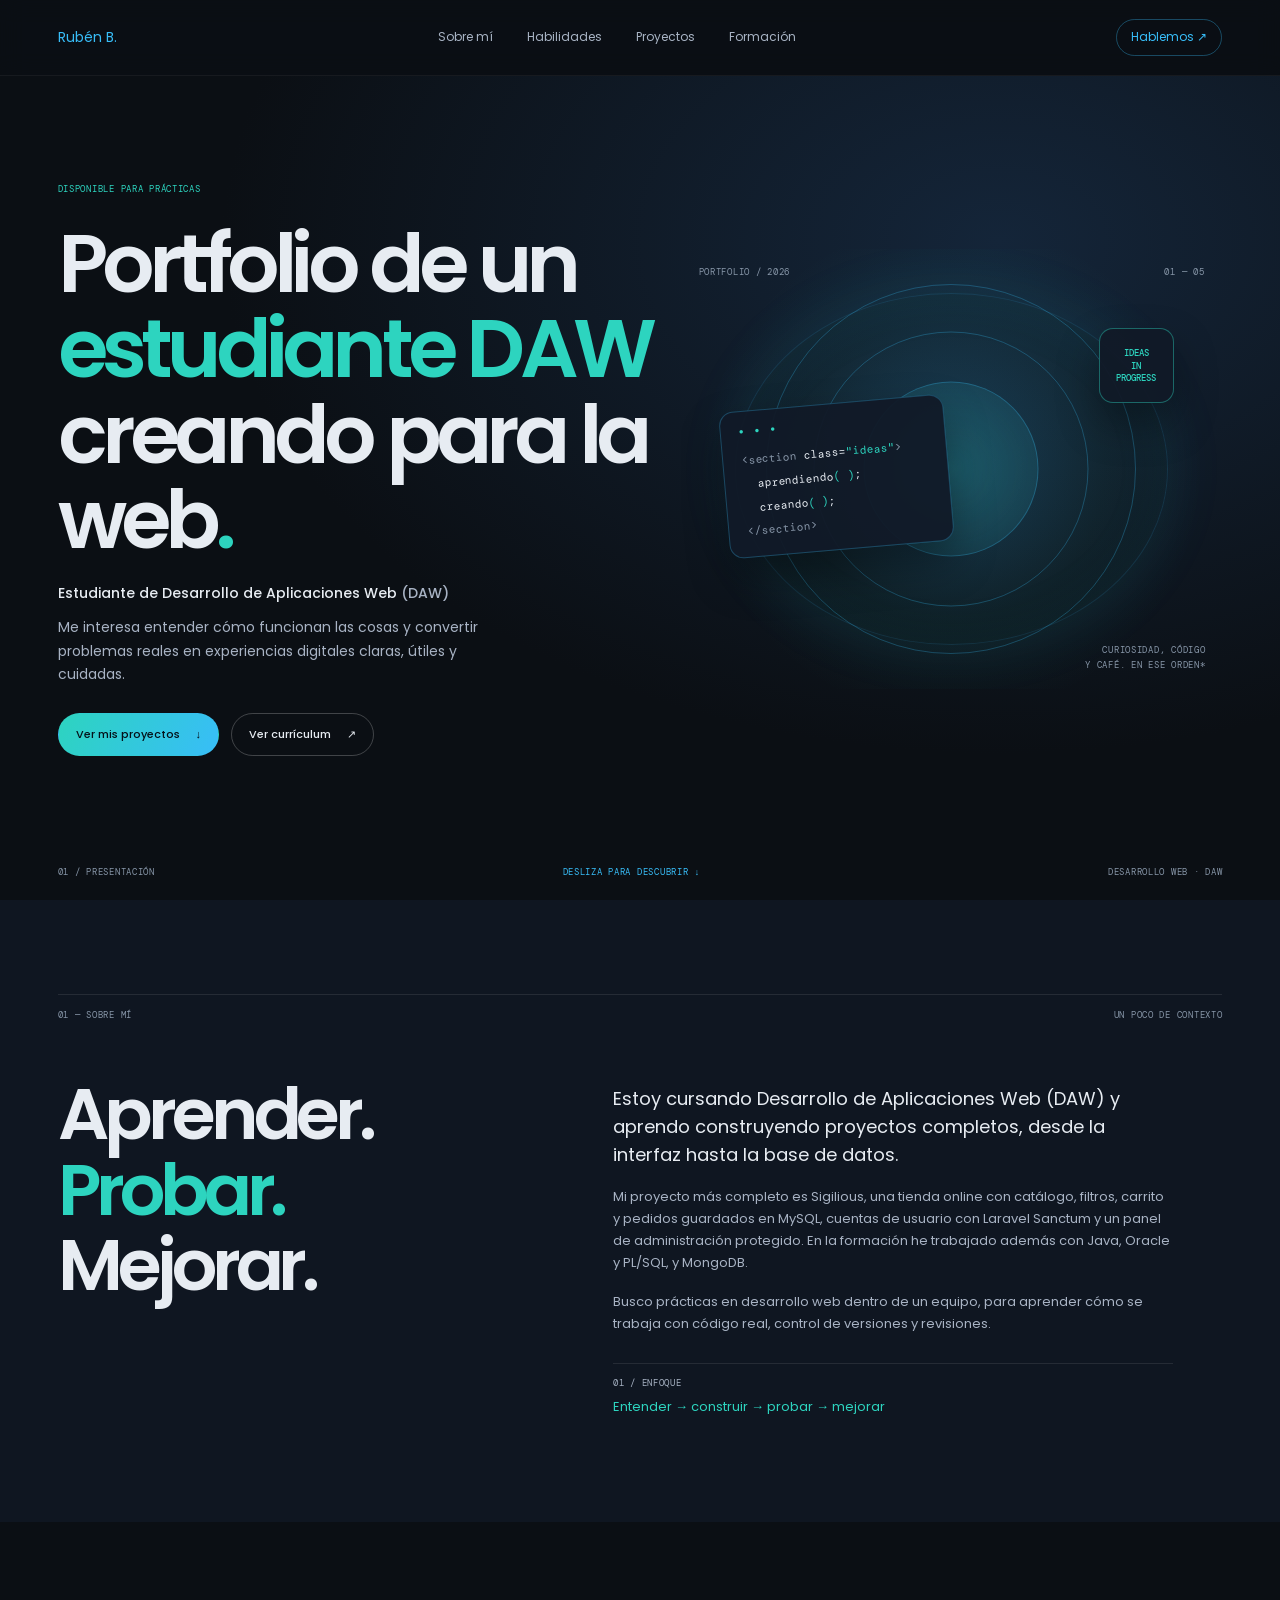
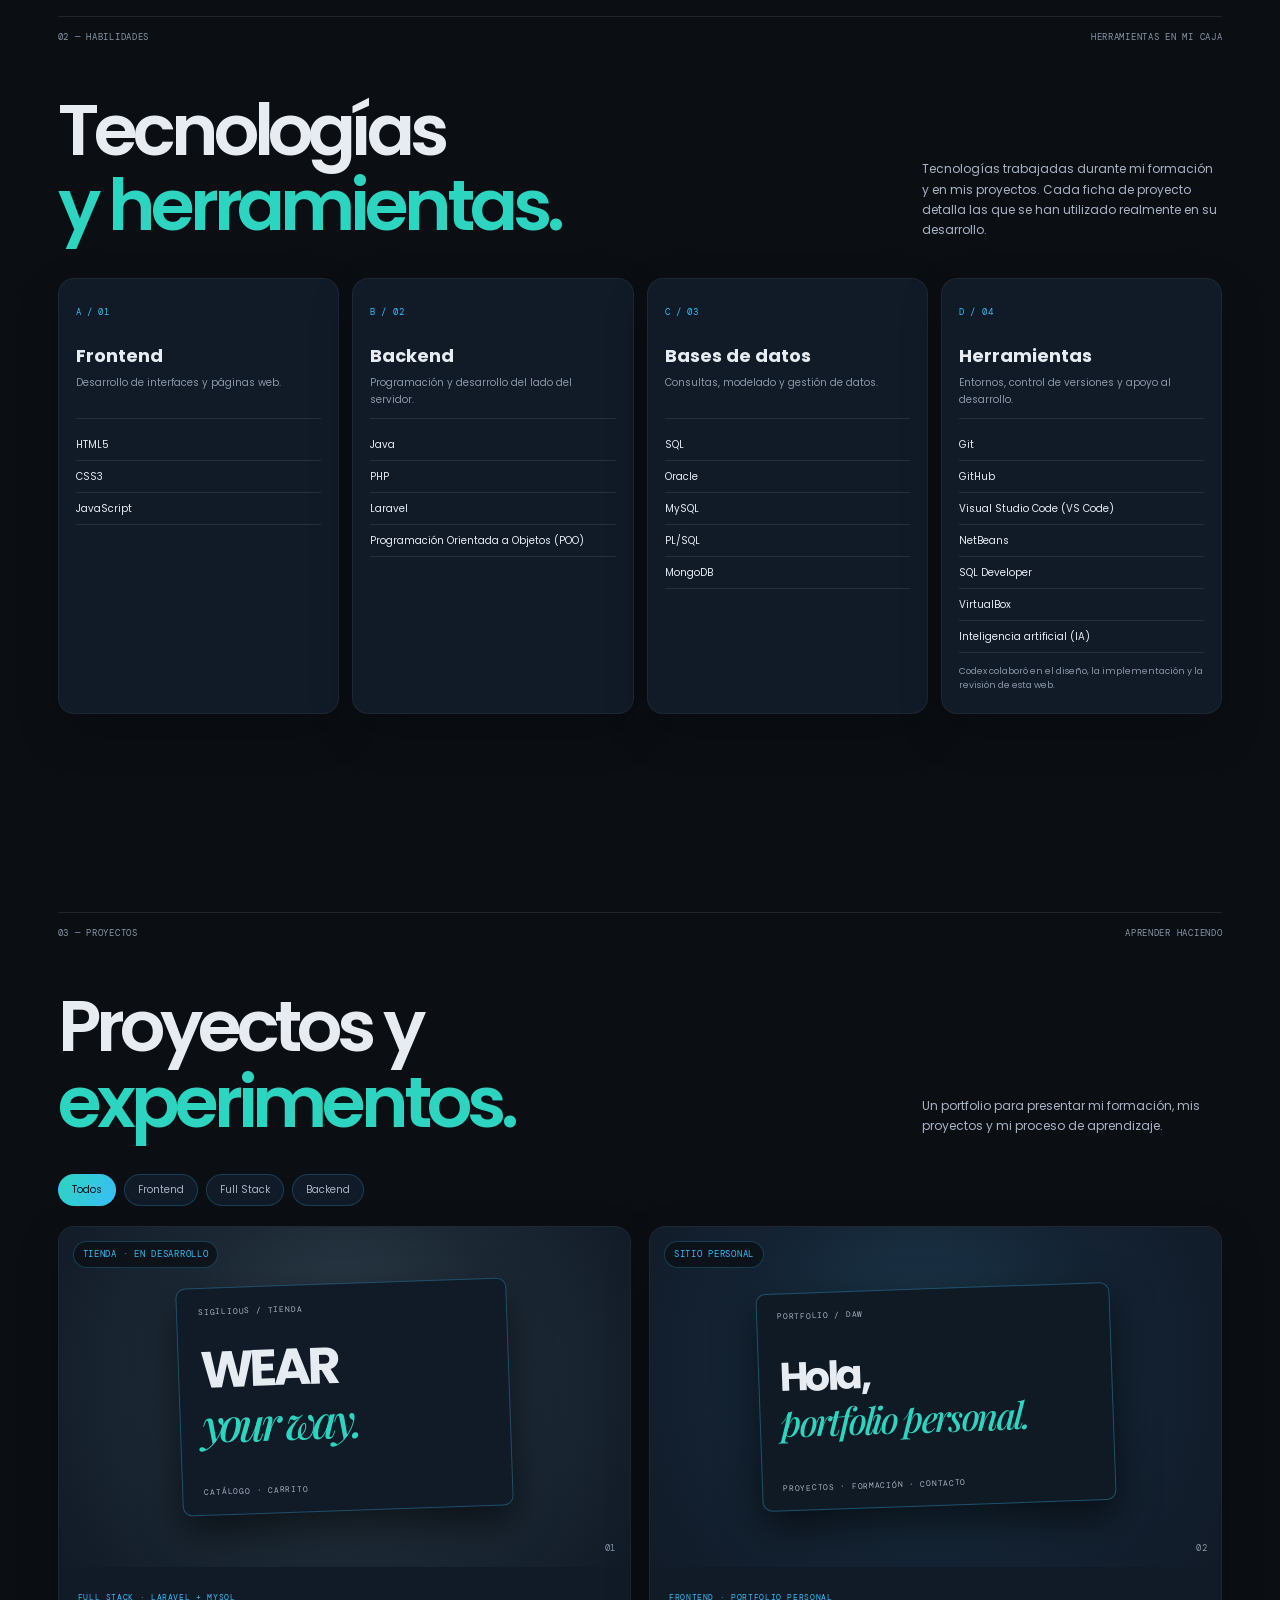
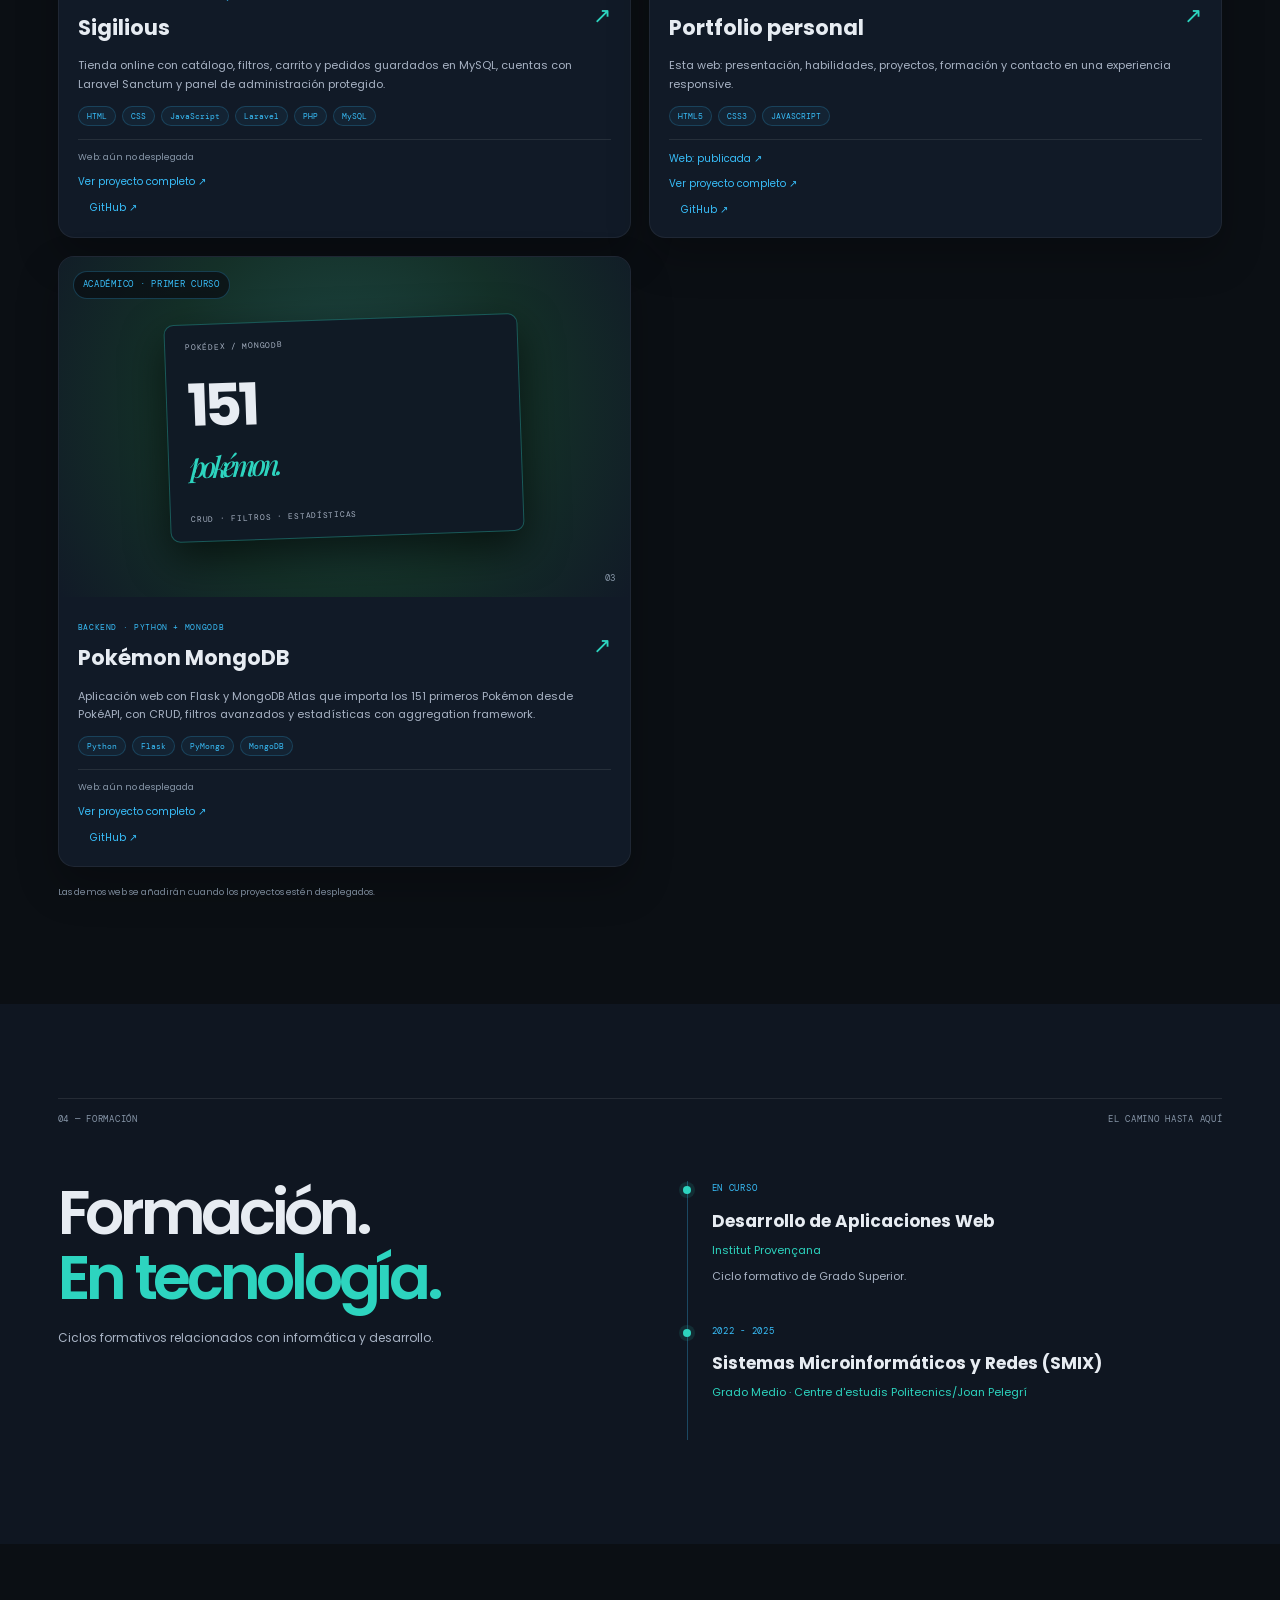
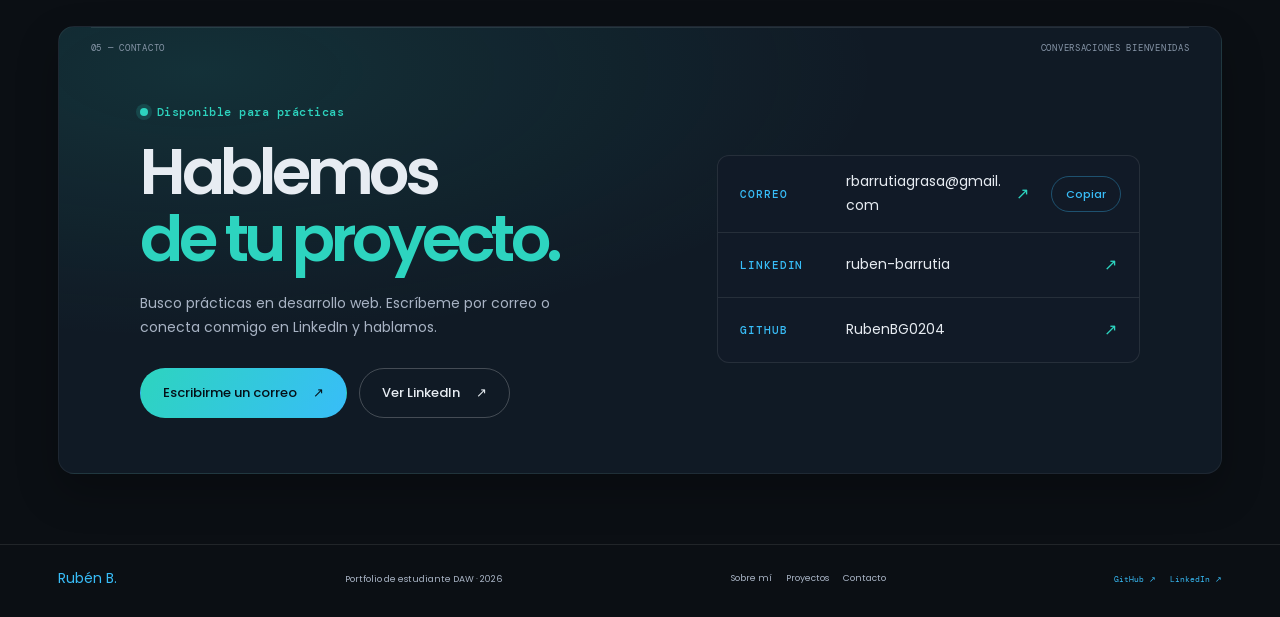
==== commit d6ea80f1: "Editar herramientas y orden" ====
--- a/index.html
+++ b/index.html
@@ -122,9 +122,9 @@
           <p>Programación y desarrollo del lado del servidor.</p>
           <ul>
             <li>Java</li>
-            <li>Programación Orientada a Objetos (POO)</li>
             <li>PHP</li>
             <li>Laravel</li>
+            <li>Programación Orientada a Objetos (POO)</li>
           </ul>
         </article>
         <article class="skill-card"><span class="skill-index">C / 03</span>
@@ -133,9 +133,9 @@
           <ul>
             <li>SQL</li>
             <li>Oracle</li>
+            <li>MySQL</li>
             <li>PL/SQL</li>
             <li>MongoDB</li>
-            <li>MySQL</li>
           </ul>
         </article>
         <article class="skill-card"><span class="skill-index">D / 04</span>
@@ -148,7 +148,7 @@
             <li>NetBeans</li>
             <li>SQL Developer</li>
             <li>VirtualBox</li>
-            <li>Inteligencia artificial (IA) <span>CODEX</span></li>
+            <li>Inteligencia artificial (IA)</li>
           </ul><small>Codex colaboró en el diseño, la implementación y la revisión de esta web.</small>
         </article>
       </div>
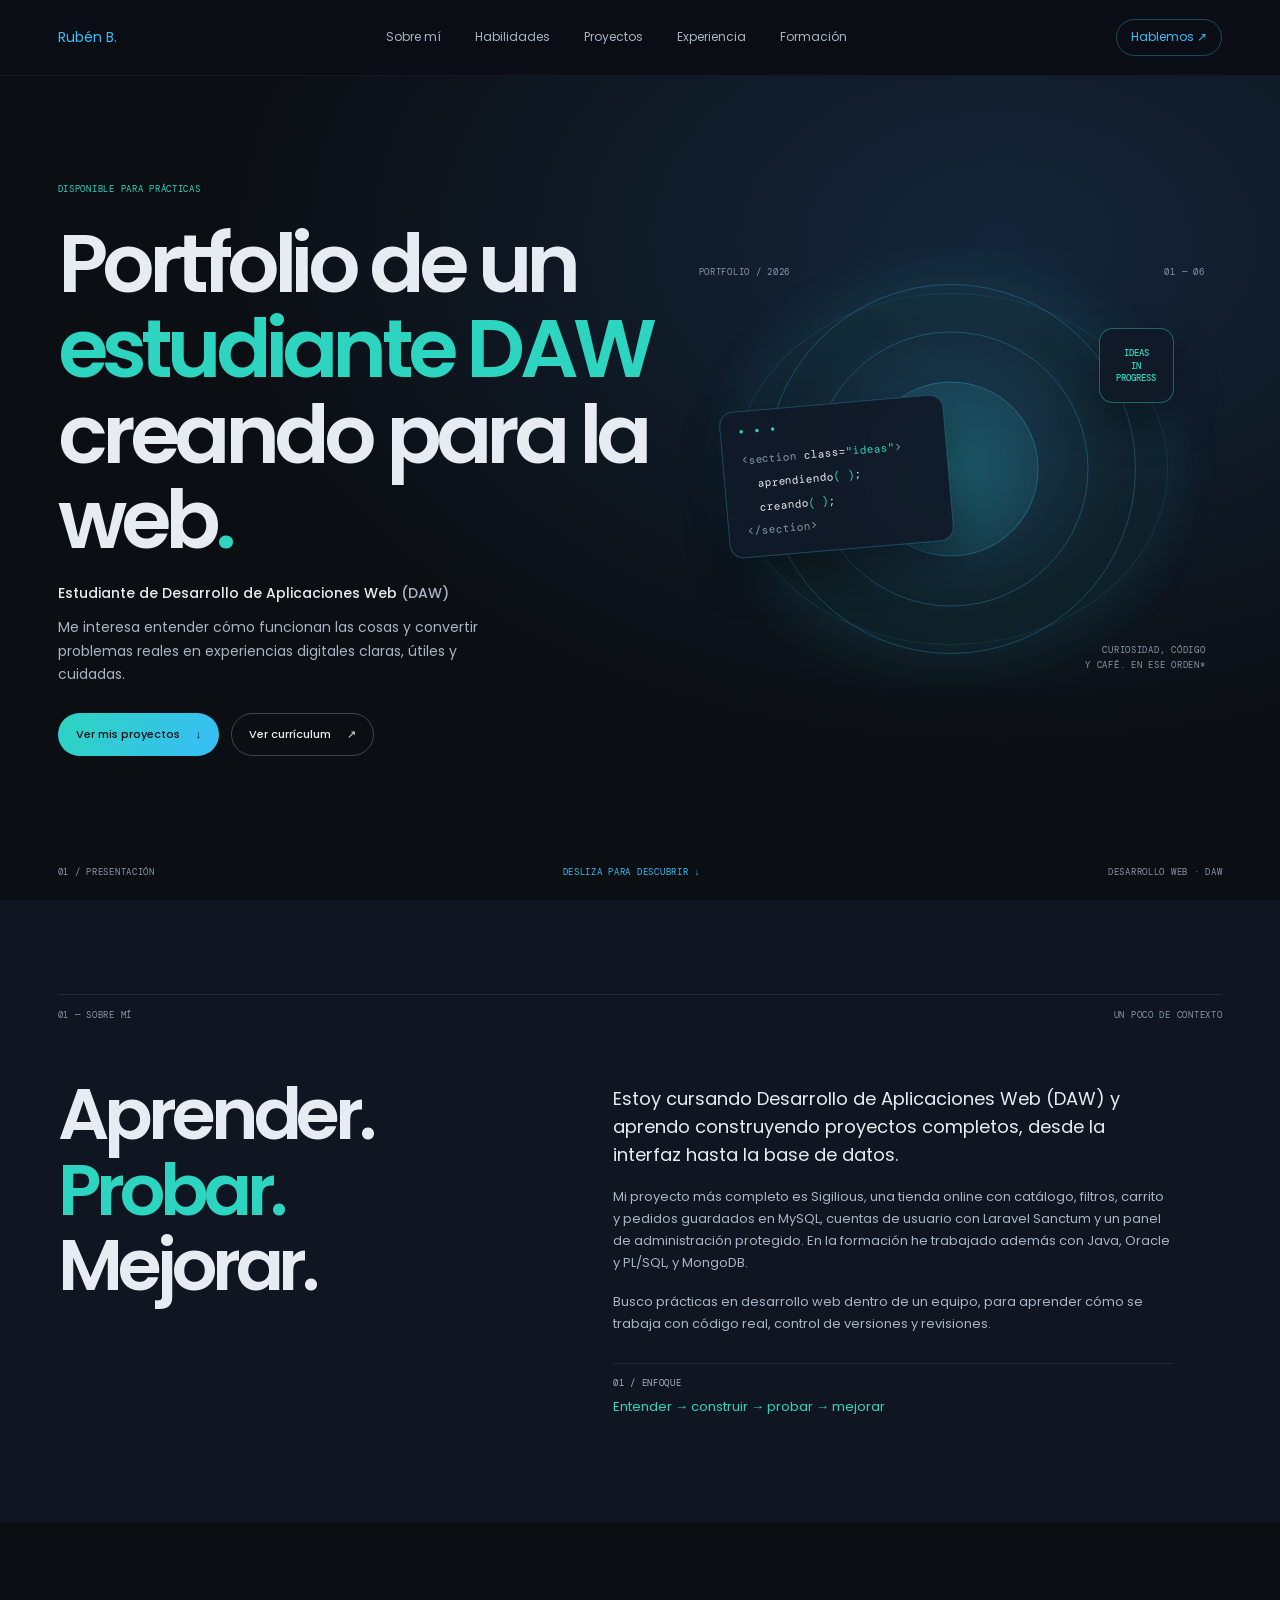
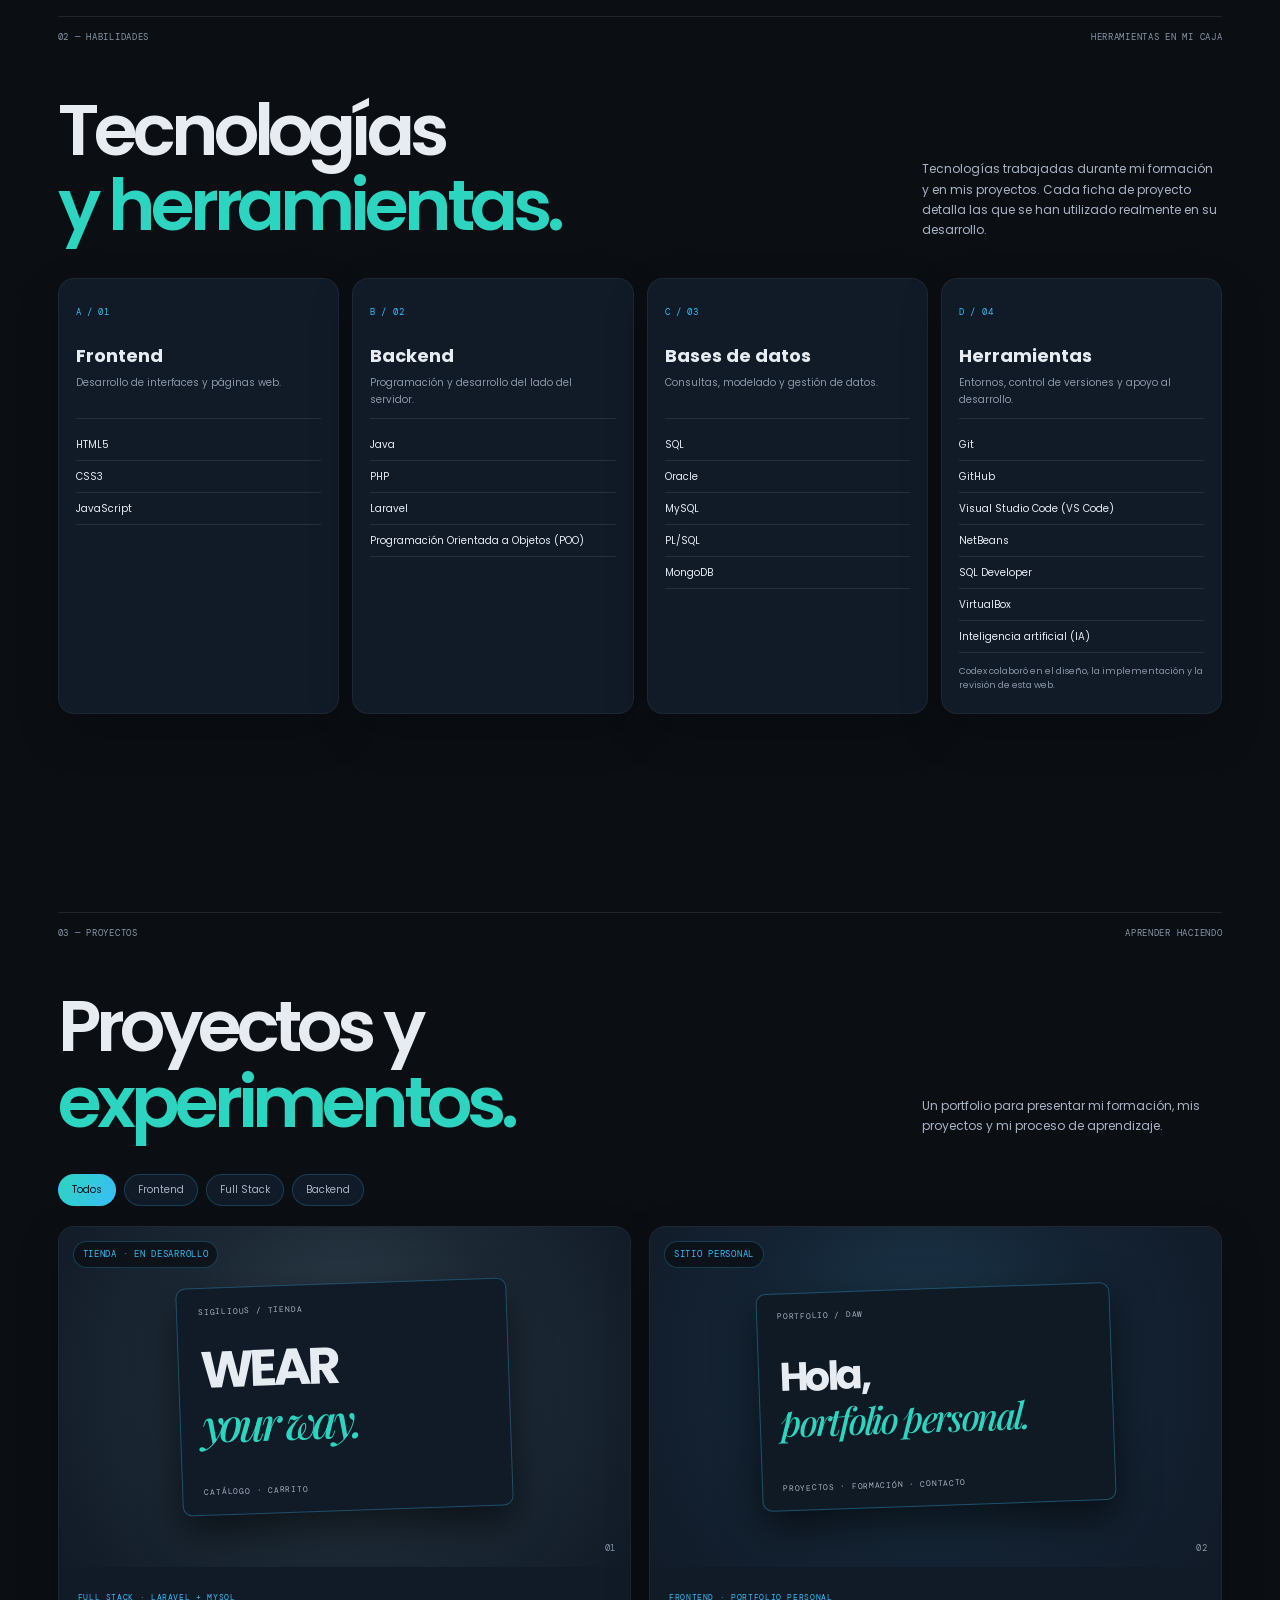
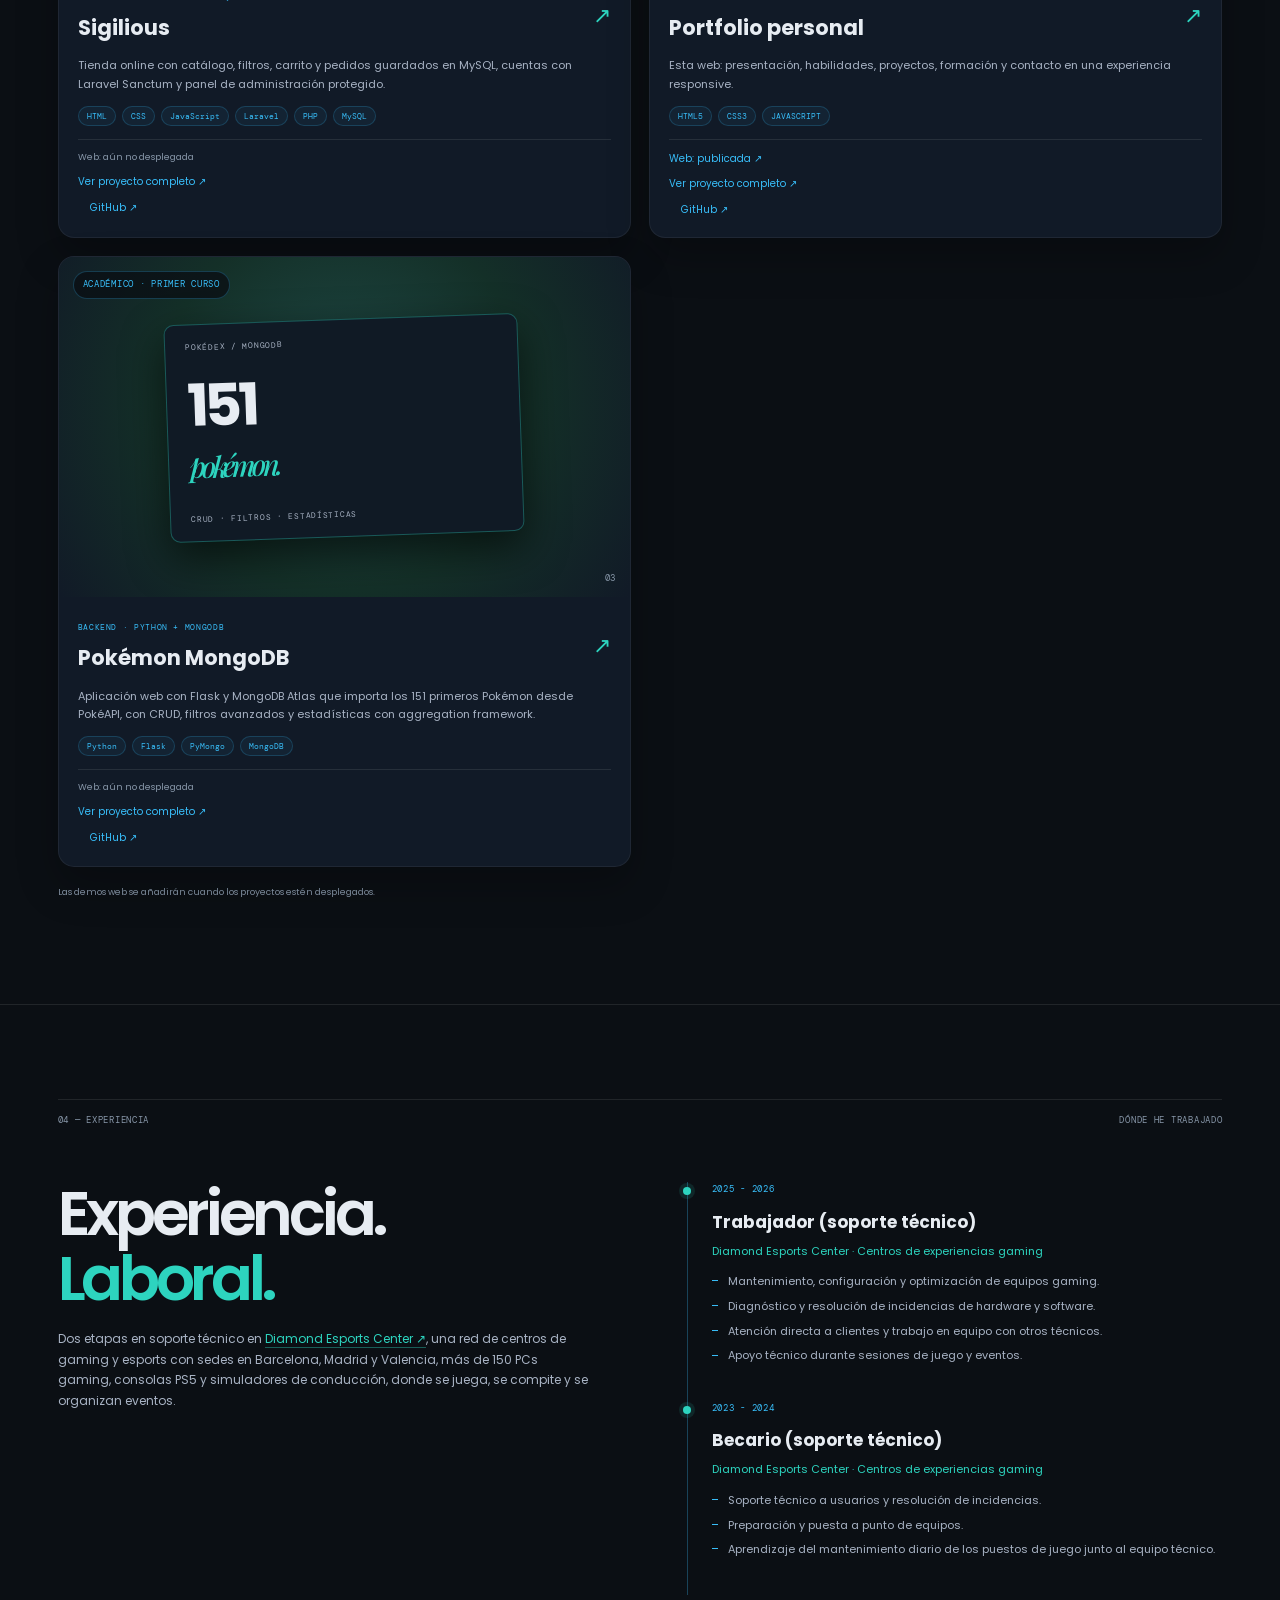
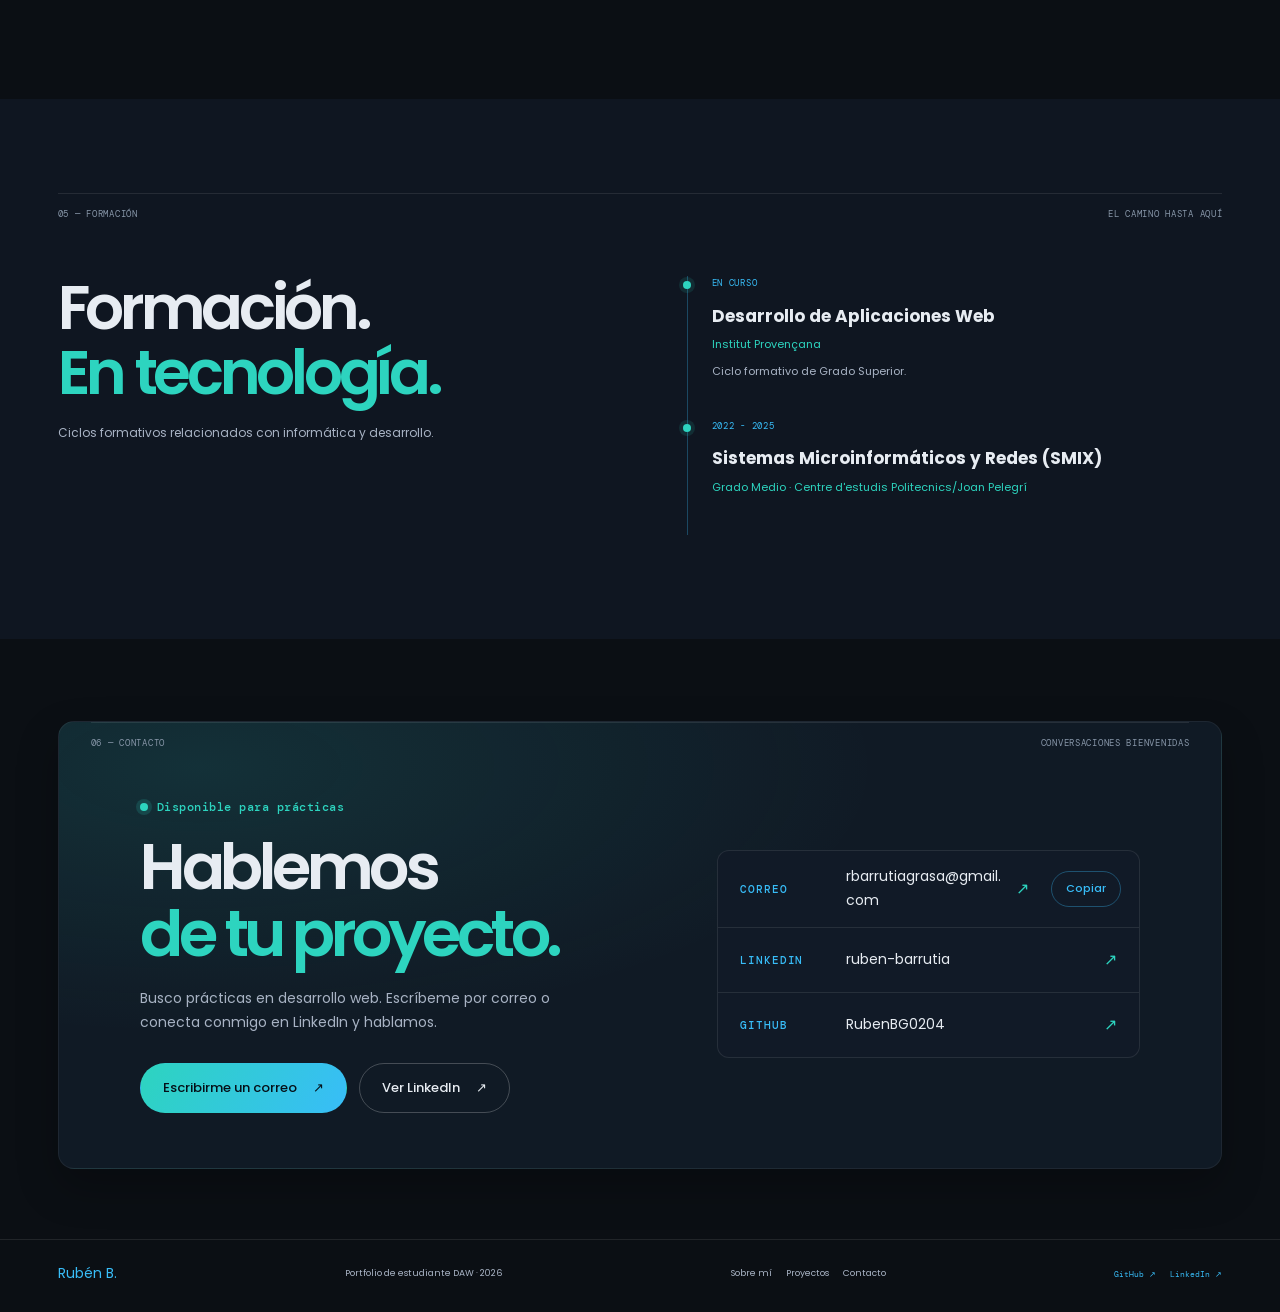
==== commit ac711e53: "Añadir experiencia Laboral" ====
--- a/index.html
+++ b/index.html
@@ -1,7 +1,9 @@
 <!doctype html>
+<!-- Documento principal del portfolio en español. -->
 <html lang="es">
 
 <head>
+  <!-- Metadatos de la página, título, icono y recursos de tipografía y estilos. -->
   <meta charset="utf-8">
   <meta name="viewport" content="width=device-width, initial-scale=1">
   <meta name="description"
@@ -18,6 +20,7 @@
     href="https://fonts.googleapis.com/css2?family=Poppins:wght@300;400;500;600;700&family=DM+Mono:wght@400;500&family=Playfair+Display:ital,wght@1,500&display=swap">
   <link rel="stylesheet" href="css/styles.css">
 </head>
+<!-- Añade al enlace del currículum las acciones de abrir el PDF y descargarlo. -->
 <script>
   document.getElementById('cv-button').addEventListener('click', function (event) {
     event.preventDefault();
@@ -38,19 +41,22 @@
 </script>
 
 <body>
+  <!-- Enlace de accesibilidad para saltar la navegación e ir directamente al contenido. -->
   <a class="skip-link" href="#contenido">Saltar al contenido</a>
+  <!-- Cabecera fija con la marca, la navegación y el acceso a contacto. -->
   <header class="site-header">
     <a class="wordmark" href="#inicio" aria-label="Inicio">Rubén B.</a>
     <button class="nav-toggle" type="button" aria-expanded="false" aria-controls="main-nav"
       aria-label="Abrir menú"><span></span><span></span><span></span></button>
     <nav class="main-nav" id="main-nav" aria-label="Navegación principal">
-      <a href="#sobre-mi">Sobre mí</a><a href="#habilidades">Habilidades</a><a href="#proyectos">Proyectos</a><a
+      <a href="#sobre-mi">Sobre mí</a><a href="#habilidades">Habilidades</a><a href="#proyectos">Proyectos</a><a href="#experiencia">Experiencia</a><a
         href="#formacion">Formación</a>
     </nav>
     <a class="nav-contact" href="#contacto">Hablemos <span aria-hidden="true">↗</span></a>
   </header>
 
   <main id="contenido">
+    <!-- Presentación principal y composición gráfica de bienvenida. -->
     <section class="hero section-wrap" id="inicio" aria-labelledby="hero-title">
       <div class="hero-copy">
         <p class="eyebrow"><span class="status-dot"></span> DISPONIBLE PARA PRÁCTICAS</p>
@@ -69,7 +75,7 @@
         </div>
       </div>
       <div class="hero-art" aria-hidden="true">
-        <div class="art-top"><span>PORTFOLIO / 2026</span><span>01 — 05</span></div>
+        <div class="art-top"><span>PORTFOLIO / 2026</span><span>01 — 06</span></div>
         <div class="orbit orbit-one"></div>
         <div class="orbit orbit-two"></div>
         <div class="orbit orbit-three"></div>
@@ -83,6 +89,7 @@
             aria-hidden="true">↓</span></a><span>DESARROLLO WEB · DAW</span></div>
     </section>
 
+    <!-- Resumen del perfil, experiencia y objetivo profesional. -->
     <section class="about section-wrap section-pad" id="sobre-mi" aria-labelledby="about-title">
       <div class="section-label"><span>01 — SOBRE MÍ</span><span>UN POCO DE CONTEXTO</span></div>
       <div class="about-grid">
@@ -100,6 +107,7 @@
       </div>
     </section>
 
+    <!-- Tecnologías y herramientas agrupadas por área. -->
     <section class="skills section-wrap section-pad" id="habilidades" aria-labelledby="skills-title">
       <div class="section-label"><span>02 — HABILIDADES</span><span>HERRAMIENTAS EN MI CAJA</span></div>
       <div class="skills-heading">
@@ -154,6 +162,7 @@
       </div>
     </section>
 
+    <!-- Proyectos, controles de filtrado y tarjetas con enlaces a sus detalles. -->
     <section class="projects section-wrap section-pad" id="proyectos" aria-labelledby="projects-title">
       <div class="section-label"><span>03 — PROYECTOS</span><span>APRENDER HACIENDO</span></div>
       <div class="projects-heading">
@@ -237,8 +246,50 @@
       <p class="project-disclaimer">Las demos web se añadirán cuando los proyectos estén desplegados.</p>
     </section>
 
+    <!-- Experiencia laboral organizada como una línea temporal. -->
+    <section class="experience section-wrap section-pad" id="experiencia" aria-labelledby="experience-title">
+      <div class="section-label"><span>04 — EXPERIENCIA</span><span>DÓNDE HE TRABAJADO</span></div>
+      <div class="education-grid">
+        <div>
+          <h2 id="experience-title">Experiencia.<br><span class="serif-line">Laboral.</span></h2>
+          <p class="education-intro">Dos etapas en soporte técnico en <a class="experience-link"
+              href="https://diamondesportscenter.com/" target="_blank" rel="noopener noreferrer">Diamond Esports
+              Center ↗</a>, una red de centros de gaming y esports con sedes en Barcelona, Madrid y Valencia, más de 150
+            PCs gaming, consolas PS5 y simuladores de conducción, donde se juega, se compite y se organizan eventos.</p>
+        </div>
+        <div class="timeline">
+          <article class="timeline-item"><span class="timeline-year">2025 - 2026</span><span
+              class="timeline-dot"></span>
+            <div>
+              <h3>Trabajador (soporte técnico)</h3>
+              <p class="timeline-place">Diamond Esports Center · Centros de experiencias gaming</p>
+              <ul class="experience-list">
+                <li>Mantenimiento, configuración y optimización de equipos gaming.</li>
+                <li>Diagnóstico y resolución de incidencias de hardware y software.</li>
+                <li>Atención directa a clientes y trabajo en equipo con otros técnicos.</li>
+                <li>Apoyo técnico durante sesiones de juego y eventos.</li>
+              </ul>
+            </div>
+          </article>
+          <article class="timeline-item"><span class="timeline-year">2023 - 2024</span><span
+              class="timeline-dot"></span>
+            <div>
+              <h3>Becario (soporte técnico)</h3>
+              <p class="timeline-place">Diamond Esports Center · Centros de experiencias gaming</p>
+              <ul class="experience-list">
+                <li>Soporte técnico a usuarios y resolución de incidencias.</li>
+                <li>Preparación y puesta a punto de equipos.</li>
+                <li>Aprendizaje del mantenimiento diario de los puestos de juego junto al equipo técnico.</li>
+              </ul>
+            </div>
+          </article>
+        </div>
+      </div>
+    </section>
+
+    <!-- Formación académica organizada como una línea temporal. -->
     <section class="education section-wrap section-pad" id="formacion" aria-labelledby="education-title">
-      <div class="section-label"><span>04 — FORMACIÓN</span><span>EL CAMINO HASTA AQUÍ</span></div>
+      <div class="section-label"><span>05 — FORMACIÓN</span><span>EL CAMINO HASTA AQUÍ</span></div>
       <div class="education-grid">
         <div>
           <h2 id="education-title">Formación.<br><span class="serif-line">En tecnología.</span></h2>
@@ -263,9 +314,10 @@
       </div>
     </section>
 
+    <!-- Canales de contacto y botón para copiar el correo electrónico. -->
     <section class="contact section-wrap section-pad" id="contacto" aria-labelledby="contact-title">
       <div class="contact-card">
-        <div class="section-label"><span>05 — CONTACTO</span><span>CONVERSACIONES BIENVENIDAS</span></div>
+        <div class="section-label"><span>06 — CONTACTO</span><span>CONVERSACIONES BIENVENIDAS</span></div>
         <div class="contact-grid">
           <div>
             <p class="contact-status"><span class="contact-status-dot" aria-hidden="true"></span>Disponible para
@@ -297,6 +349,7 @@
     </section>
   </main>
 
+  <!-- Pie con enlaces internos, redes sociales y año actualizado desde JavaScript. -->
   <footer class="site-footer section-wrap"><a class="wordmark" href="#inicio">Rubén B.</a>
     <p>Portfolio de estudiante DAW · <span id="current-year">2026</span></p>
     <nav aria-label="Enlaces del pie"><a href="#sobre-mi">Sobre mí</a><a href="#proyectos">Proyectos</a><a
@@ -305,7 +358,9 @@
         ↗</a><a href="https://www.linkedin.com/in/ruben-barrutia" target="_blank" rel="noopener noreferrer">LinkedIn
         ↗</a></div>
   </footer>
+  <!-- Botón flotante que permite volver al inicio de la página. -->
   <button class="scroll-top" type="button" aria-label="Volver arriba">↑</button>
+  <!-- Carga las interacciones cuando el documento ya se ha procesado. -->
   <script src="js/main.js" defer></script>
 </body>
 
--- a/css/styles.css
+++ b/css/styles.css
@@ -1,308 +1,2210 @@
-:root{--paper:#0b0f14;--ink:#e7ecf2;--muted:#a8b3c4;--line:rgba(255,255,255,.09);--green:#2dd4bf;--sky:#38bdf8;--deep:#0f1621;--display:'Poppins',Arial,sans-serif;--serif:'Playfair Display',Georgia,serif;--mono:'DM Mono',monospace;--gutter:clamp(22px,4.5vw,72px);--section-space:94px;--section-space-bottom:104px}
-*{box-sizing:border-box}html{scroll-behavior:smooth;scroll-padding-top:90px}body{background:var(--paper);color:var(--ink);font-family:var(--display);font-size:14px;line-height:1.7;-webkit-font-smoothing:antialiased}a{color:inherit;text-decoration:none}a:focus-visible,button:focus-visible,input:focus-visible,textarea:focus-visible{outline:2px solid var(--sky);outline-offset:3px}.skip-link{background:var(--sky);color:#051018}.section-wrap{width:100%;margin:0;padding-left:var(--gutter);padding-right:var(--gutter)}
-.site-header{height:76px;padding:0 var(--gutter);display:flex;align-items:center;justify-content:space-between;border-bottom:1px solid rgba(255,255,255,.05);position:sticky;top:0;background:rgba(11,15,20,.9);backdrop-filter:blur(12px);z-index:10}.wordmark{color:var(--sky)}.wordmark span,.accent{color:var(--green)}.main-nav{display:flex;gap:clamp(16px,2.8vw,34px);font-size:12px;color:var(--muted)}.main-nav a:hover,.site-footer nav a:hover{color:var(--green)}.nav-contact{font-size:12px;color:var(--sky);border:1px solid rgba(56,189,248,.34);border-radius:999px;padding:7px 14px}.nav-toggle{display:none}
-.hero{min-height:calc(100svh - 76px);background:radial-gradient(ellipse at 78% 20%,#142539 0%,#0b0f14 55%);gap:30px}.eyebrow{color:var(--green)}.serif-line{color:var(--green)}.hero-role span,.hero-intro{color:var(--muted)}.button-dark,.button-light{background:linear-gradient(120deg,var(--green),var(--sky));color:#051018;font-weight:600;border-radius:999px}.text-link{border:1px solid rgba(255,255,255,.2);border-radius:999px}.text-link:hover{border-color:var(--green);color:var(--green)}.hero-art{background:radial-gradient(circle at center,rgba(56,189,248,.21),rgba(45,212,191,.06) 44%,transparent 72%)}.orbit{border-color:rgba(56,189,248,.28)}.orbit-two{border-color:rgba(45,212,191,.27)}.orbit-three{background:radial-gradient(circle,rgba(45,212,191,.2),rgba(56,189,248,.08));border-color:rgba(45,212,191,.35)}.art-sticker,.code-card{background:rgba(17,26,39,.95);border:1px solid rgba(56,189,248,.28);border-radius:14px;box-shadow:0 20px 40px rgba(0,0,0,.35)}.art-sticker{color:var(--green);border-color:rgba(45,212,191,.42)}.code-card{color:#e7ecf2}.code-dots,.code-yellow{color:var(--green)}.code-muted,.art-top,.art-caption,.hero-foot{color:#8796a8}.hero-foot a{color:var(--sky)}
-.section-label{border-color:var(--line);color:#8796a8}.about,.education{background:var(--deep)}.about-body,.skills-heading>p,.projects-heading>p,.education-intro,.timeline-item p,.project-info>p{color:var(--muted)}.about-body .lead{color:var(--ink)}.about-note span:last-child{color:var(--green)}.skills,.projects{background:var(--paper)}.skill-card,.project-card,.contact-card{background:#111a27;border:1px solid rgba(255,255,255,.06);border-radius:16px;box-shadow:0 18px 40px rgba(0,0,0,.25)}.skill-card{transition:transform .25s,border-color .25s}.skill-card:hover,.project-card:hover{transform:translateY(-4px);border-color:rgba(56,189,248,.35)}.skill-index,.project-type{color:var(--sky)}.skill-card>p,.skill-card small,.project-disclaimer,.project-links{color:#8796a8}.skill-card ul,.skill-card li,.project-links{border-color:var(--line)}.skill-card li span{color:#8796a8}.project-visual{background:radial-gradient(circle at 50% 43%,#1c4650,#132633 52%,#111a27)}.visual-two{background:radial-gradient(circle at 52% 42%,#264247,#18352f 50%,#111a27)}.demo-tag{background:rgba(11,15,20,.8);border:1px solid rgba(56,189,248,.25);border-radius:999px;color:var(--sky)}.mock-window,.habit-card{background:#101a25;color:#e7ecf2;border:1px solid rgba(56,189,248,.35);border-radius:10px;box-shadow:0 14px 35px #0008}.mock-hero i,.habit-card strong{color:var(--green)}.mock-lines i,.habit-bars i{background:var(--sky)}.mock-lines i+i,.habit-bars i:nth-child(n+6){background:#354555}.tag-list span{border:1px solid rgba(56,189,248,.2);border-radius:999px;color:var(--sky);background:rgba(56,189,248,.06)}.project-arrow{color:var(--green)}.project-number,.habit-caption{color:#8796a8}
-.timeline{border-color:rgba(56,189,248,.3)}.timeline-dot{background:var(--green);box-shadow:0 0 0 4px rgba(45,212,191,.12)}.timeline-year,.contact-email{color:var(--sky)}.timeline-item .timeline-place{color:var(--green)}.timeline-item small{color:#8796a8}.timeline-future .timeline-dot{background:var(--deep);border-color:var(--green)}.contact-card{background:radial-gradient(ellipse at 12% 10%,rgba(45,212,191,.12),transparent 47%),#101a25}.contact-copy,.contact-hint{color:var(--muted)}.site-footer{border-color:var(--line)}.site-footer p,.site-footer nav{color:var(--muted)}.footer-social{color:var(--sky)}
-.project-filters{display:flex;gap:8px;flex-wrap:wrap;margin:-18px 0 24px}.filter-button{font:10px var(--display);color:#a8b3c4;background:#111a27;border:1px solid rgba(56,189,248,.22);border-radius:999px;padding:7px 13px;cursor:pointer}.filter-button:hover,.filter-button.is-active{background:linear-gradient(120deg,var(--green),var(--sky));color:#051018;border-color:transparent}.project-card[hidden]{display:none}.detail-button{display:block;margin-top:9px;padding:0;border:0;background:none;color:var(--sky);font:10px var(--display);cursor:pointer}.scroll-top{position:fixed;right:22px;bottom:22px;width:42px;height:42px;border:1px solid rgba(56,189,248,.3);border-radius:50%;background:#111a27;color:var(--sky);font-size:19px;box-shadow:0 10px 25px #0007;opacity:0;pointer-events:none;transform:translateY(8px);transition:opacity .2s,transform .2s;z-index:5}.scroll-top.visible{opacity:1;pointer-events:auto;transform:translateY(0)}.sr-only{position:absolute;width:1px;height:1px;padding:0;margin:-1px;overflow:hidden;clip:rect(0,0,0,0);white-space:nowrap;border:0}
-
-/* Estructura de página */
-html,body{margin:0;min-height:100%}
-img{display:block;max-width:100%}
-h1,h2,h3,h4,p{margin-top:0}
-.skip-link{position:absolute;top:-60px;left:12px;padding:10px 14px;border-radius:0 0 8px 8px;z-index:30}
-.skip-link:focus{top:0}
-.section-pad{padding-top:var(--section-space);padding-bottom:var(--section-space-bottom)}
-.hero{position:relative;display:grid;grid-template-columns:minmax(0,1.05fr) minmax(300px,.95fr);align-items:center;gap:24px;padding-top:60px;padding-bottom:98px;overflow:hidden}
-.hero-copy{position:relative;z-index:2}
-.hero h1{font-size:clamp(48px,6.5vw,82px);letter-spacing:-.07em;line-height:1.04;font-weight:600;margin:24px 0 20px}
-.hero-role{font-size:14px;font-weight:500;margin-bottom:10px}
-.hero-intro{max-width:460px;font-size:14px}
-.eyebrow,.section-label,.hero-foot,.art-top,.art-caption,.skill-index,.project-type,.timeline-year,.about-note>span:first-child,.project-number,.demo-tag{font-family:var(--mono);font-size:9px;letter-spacing:.08em}
-.eyebrow{text-transform:uppercase}
-.hero-actions{display:flex;align-items:center;gap:12px;margin-top:26px}
-.button{display:inline-flex;align-items:center;justify-content:center;gap:16px;padding:12px 17px;border:1px solid transparent;font:500 11px var(--display);cursor:pointer;transition:transform .2s,filter .2s}
-.button:hover{transform:translateY(-2px);filter:brightness(1.08)}
-.hero-art{height:min(440px,50vw);min-height:340px;position:relative;margin-left:0;overflow:hidden}
-.hero-art:after{content:"";position:absolute;inset:10%;border:1px solid rgba(56,189,248,.15);border-radius:50%;box-shadow:0 0 65px rgba(56,189,248,.08),inset 0 0 60px rgba(45,212,191,.05);pointer-events:none}
-.art-top{position:absolute;top:16px;left:18px;right:18px;display:flex;justify-content:space-between;z-index:2}
-.orbit{position:absolute;border:1px solid rgba(56,189,248,.28);border-radius:50%;width:370px;height:370px;left:50%;top:50%;transform:translate(-50%,-50%)}
-.orbit-two{width:275px;height:275px}
-.orbit-three{width:175px;height:175px}
-.art-sticker{position:absolute;right:9%;top:18%;width:75px;height:75px;display:grid;place-content:center;text-align:center;font:500 9px/1.35 var(--mono);z-index:2}
-.code-card{position:absolute;left:8%;top:35%;width:225px;padding:14px 18px;transform:rotate(-5deg);z-index:2}
-.code-dots{display:block;font:8px var(--mono);letter-spacing:3px;margin-bottom:12px}
-.code-card code{font:11px/1.9 var(--mono)}
-.art-caption{position:absolute;right:17px;bottom:17px;line-height:1.6;text-align:right;z-index:2}
-.hero-foot{position:absolute;bottom:20px;left:var(--gutter);right:var(--gutter);display:flex;justify-content:space-between}
-.section-label{display:flex;justify-content:space-between;border-top:1px solid var(--line);padding-top:13px}
-.about-grid{display:grid;grid-template-columns:.85fr 1.15fr;gap:9%;padding-top:54px}
-.about h2,.skills h2,.projects h2,.education h2,.contact h2{font-size:clamp(44px,5.6vw,72px);line-height:1.05;letter-spacing:-.07em;font-weight:600;margin:0}
-.about-body{max-width:560px;padding-top:8px;font-size:13px}
-.about-body .lead{font-size:18px;line-height:1.55}
-.about-body p{margin-bottom:17px}
-.about-note{display:flex;flex-direction:column;gap:5px;border-top:1px solid var(--line);padding-top:12px;margin-top:27px}
-.skills-heading,.projects-heading{display:flex;justify-content:space-between;align-items:end;gap:24px;padding-top:48px;margin-bottom:34px}
-.skills-heading>p,.projects-heading>p{max-width:300px;font-size:12px;margin-bottom:3px}
-.skill-grid{display:grid;grid-template-columns:repeat(4,minmax(0,1fr));gap:13px}
-.skill-card{min-width:0;padding:20px 17px;min-height:280px}
-.skill-card h3{font-size:18px;margin:18px 0 3px}
-.skill-card>p{font-size:10px;min-height:34px}
-.skill-card ul{list-style:none;padding:10px 0 0;margin:0;border-top:1px solid var(--line)}
-.skill-card li{display:flex;justify-content:space-between;gap:4px;padding:7px 0;border-bottom:1px solid var(--line);font-size:10px}
-.skill-card li span{text-align:right;align-self:center;font:8px var(--mono)}
-.skill-card small{display:block;font-size:9px;line-height:1.55;margin-top:12px}
-.projects-heading{margin-bottom:34px}
-.project-filters{display:flex;gap:8px;flex-wrap:wrap;margin:0 0 20px}
-.project-grid{display:grid;grid-template-columns:repeat(2,minmax(0,1fr));gap:18px}
-.project-card{min-width:0;overflow:hidden;transition:transform .25s,border-color .25s}
-.project-visual{height:clamp(230px,28vw,340px);position:relative;display:grid;place-items:center;overflow:hidden}
-.demo-tag{position:absolute;top:14px;left:14px;padding:5px 9px;font-size:9px;z-index:2}
-.mock-window{width:65%;height:61%;padding:14px 17px;transform:rotate(-3deg)}
-.mock-window>span{display:flex;justify-content:space-between;font-size:9px;font-weight:600}
-.mock-hero{font-size:clamp(23px,2.8vw,36px);line-height:1.05;letter-spacing:-.06em;font-weight:600;margin:20px 0 16px}
-.mock-hero i{font-family:var(--serif);font-weight:500}
-.mock-lines{display:flex;gap:6px}
-.mock-lines i{display:block;width:56px;height:4px;border-radius:4px}
-.mock-lines i+i{width:28px}
-.project-number{position:absolute;right:14px;bottom:11px}
-.habit-card{width:63%;height:62%;padding:20px 22px;display:flex;flex-direction:column;transform:rotate(3deg)}
-.habit-card>span:first-child{font-size:10px}
-.habit-card strong{font-size:clamp(42px,5vw,66px);line-height:1;letter-spacing:-.07em;margin-top:18px}
-.habit-card strong small{font-size:12px;font-weight:400;letter-spacing:0}
-.habit-bars{height:44px;margin-top:18px;display:flex;align-items:end;gap:6px}
-.habit-bars i{flex:1;height:40%;border-radius:3px 3px 0 0}
-.habit-bars i:nth-child(2){height:75%}.habit-bars i:nth-child(3){height:52%}.habit-bars i:nth-child(4){height:93%}.habit-bars i:nth-child(5){height:63%}.habit-bars i:nth-child(6){height:35%}.habit-bars i:nth-child(7){height:23%}
-.habit-caption{font-size:7px;margin-top:auto}
-.project-info{display:grid;grid-template-columns:minmax(0,1fr) auto;align-items:center;padding:17px 19px 19px}
-.project-info h3{font-size:21px;margin:2px 0}
-.project-type{font-size:8px}
-.project-info>p{grid-column:1/-1;font-size:11px;margin:9px 0 12px}
-.project-arrow{font-size:22px}
-.tag-list{grid-column:1/-1;display:flex;flex-wrap:wrap;gap:6px}
-.tag-list span{font:8px var(--mono);padding:4px 8px}
-.project-links{grid-column:1/-1;margin-top:13px;padding-top:10px;border-top:1px solid var(--line);font-size:9px}
-.project-disclaimer{font-size:9px;margin:18px 0 0}
-.education-grid{display:grid;grid-template-columns:1fr 1fr;gap:8%;padding-top:54px}
-.education h2{font-size:clamp(42px,4.8vw,64px)}
-.education-intro{font-size:12px;margin-top:18px}
-.timeline{border-left:1px solid rgba(56,189,248,.3);padding-left:24px}
-.timeline-item{position:relative;padding-bottom:30px}
-.timeline-dot{position:absolute;left:-29px;top:5px;width:8px;height:8px;border-radius:50%}
-.timeline-year{display:block;margin-bottom:10px}
-.timeline-item h3{font-size:17px;margin:0 0 5px}
-.timeline-item p{font-size:11px;margin:0 0 8px}
-.timeline-item small{font-size:9px}
-.contact{padding-top:82px;padding-bottom:70px}
-.contact-card{padding:0 0 55px}
-.contact-card .section-label{margin:0 32px}
-.contact-grid{display:grid;grid-template-columns:1fr .85fr;gap:8%;padding:44px 7% 0}
-.contact h2{font-size:clamp(43px,5vw,66px)}
-.contact-status{display:inline-flex;align-items:center;gap:9px;margin:0 0 18px;font:500 12px var(--mono);letter-spacing:.04em;color:var(--green)}
-.contact-status-dot{width:8px;height:8px;border-radius:50%;background:var(--green);box-shadow:0 0 0 4px rgba(45,212,191,.16)}
-.contact-copy{font-size:14px;line-height:1.7;max-width:420px;margin:20px 0 28px}
-.contact-actions{display:flex;flex-wrap:wrap;align-items:center;gap:12px}
-.contact-actions .button{padding:14px 22px;font-size:13px;min-height:46px}
-.button-outline{background:transparent;color:var(--ink);border-color:rgba(255,255,255,.22);border-radius:999px}
-.button-outline:hover{border-color:var(--green);color:var(--green)}
-.contact-channels{list-style:none;margin:0;padding:0;align-self:center;border:1px solid var(--line);border-radius:12px;background:#111a27;overflow:hidden}
-.contact-channels li+li{border-top:1px solid var(--line)}
-.contact-channels a{display:grid;grid-template-columns:92px minmax(0,1fr) auto;align-items:center;gap:14px;min-height:64px;padding:14px 22px;transition:background .2s}
-.contact-channels a:hover{background:rgba(56,189,248,.07)}
-.contact-channels a:focus-visible{outline-offset:-3px}
-.channel-label{font:500 11px var(--mono);letter-spacing:.08em;text-transform:uppercase;color:var(--sky)}
-.channel-value{font-size:14px;color:var(--ink);overflow-wrap:anywhere}
-.channel-arrow{font-size:16px;color:var(--green);transition:transform .2s}
-.contact-channels a:hover .channel-arrow{transform:translate(2px,-2px)}
-.contact-channels .channel-email{display:grid;grid-template-columns:minmax(0,1fr) auto;align-items:center}
-.copy-email{margin-right:18px;min-height:36px;padding:0 14px;font:500 11px var(--display);color:var(--sky);background:transparent;border:1px solid rgba(56,189,248,.34);border-radius:999px;cursor:pointer;transition:background .2s,color .2s,border-color .2s}
-.copy-email:hover{background:rgba(56,189,248,.1)}
-.copy-email.is-copied{color:var(--green);border-color:var(--green)}
-
-
-
-
-.site-footer{display:flex;align-items:center;justify-content:space-between;gap:20px;padding-top:22px;padding-bottom:26px;border-top:1px solid var(--line)}
-.site-footer p{font-size:9px;line-height:1.65;margin:0}
-.site-footer nav,.footer-social{display:flex;flex-wrap:wrap;gap:14px;font-size:9px}
-.footer-social{font:8px var(--mono)}
-.nav-toggle{display:none}
-.reveal{opacity:0;transform:translateY(16px);transition:opacity .55s ease,transform .55s ease}
-.reveal.visible{opacity:1;transform:translateY(0)}
-@media(max-width:900px){
- .hero{grid-template-columns:minmax(0,1fr) minmax(250px,.82fr)}
- .hero h1{font-size:clamp(44px,6vw,65px)}
- .hero-art{height:350px}
- .skill-grid{grid-template-columns:repeat(2,minmax(0,1fr))}
- .skill-card{min-height:250px}
- .about-grid{gap:5%}
-}
-@media(max-width:650px){
- :root{--section-space:68px;--section-space-bottom:72px}
- html{scroll-padding-top:75px}
- .site-header{height:auto;min-height:64px;padding-top:9px;padding-bottom:9px;display:flex;flex-wrap:wrap;row-gap:6px}
- .nav-toggle{display:flex;order:2;flex-direction:column;gap:4px;background:transparent;border:0;padding:8px;cursor:pointer}
- .nav-toggle span:not(.sr-only){height:2px;width:21px;background:var(--sky);border-radius:2px}
- .nav-contact{order:1;margin-left:auto;margin-right:8px}
- .main-nav{display:none;order:3;width:100%;flex-direction:column;gap:0;padding:7px 0 2px;border-top:1px solid var(--line)}
- .main-nav.open{display:flex}
- .main-nav a{padding:6px 0}
- .hero{min-height:auto;grid-template-columns:1fr;padding-top:48px;padding-bottom:70px;gap:15px}
- .hero h1{font-size:clamp(46px,12vw,66px);margin:20px 0 16px}
- .hero-role,.hero-intro{font-size:12px}
- .hero-art{width:100%;height:275px;min-height:0;margin:10px 0 0}
- .orbit{width:280px;height:280px}.orbit-two{width:210px;height:210px}.orbit-three{width:135px;height:135px}
- .code-card{left:8%;top:35%;width:190px;padding:11px 14px}
- .code-card code{font-size:9px}
- .art-sticker{width:62px;height:62px;font-size:8px}
- .hero-foot{bottom:15px;font-size:7px}
- .hero-foot span:last-child{display:none}
- .section-label{font-size:9px}
- .about-grid,.education-grid{grid-template-columns:1fr;gap:24px;padding-top:36px}
- .about h2,.skills h2,.projects h2{font-size:52px}
- .about-body .lead{font-size:16px}
- .skills-heading,.projects-heading{display:block;padding-top:36px;margin-bottom:24px}
- .skills-heading>p,.projects-heading>p{margin-top:14px}
- .skill-grid{grid-template-columns:repeat(2,minmax(0,1fr));gap:8px}
- .skill-card{padding:14px 11px;min-height:230px}
- .skill-card h3{font-size:16px}
- .skill-card li{font-size:10px;flex-wrap:wrap}
- .skill-card li span{font-size:8px}
- .project-grid{grid-template-columns:1fr;gap:18px}
- .project-visual{height:255px}
- .mock-window{width:70%}.habit-card{width:68%}
- .education h2{font-size:47px}
- .contact{padding-top:55px;padding-bottom:48px}
- .contact-card{padding-bottom:38px}
- .contact-card .section-label{margin:0 18px}
- .contact-grid{grid-template-columns:1fr;padding:32px 18px 0;gap:25px}
- .contact h2{font-size:50px}
- .contact-actions .button{flex:1 1 100%}
- .contact-channels a{grid-template-columns:minmax(0,1fr) auto;gap:2px 12px;padding:14px 18px}
- .channel-label{grid-column:1}
- .channel-value{grid-column:1;grid-row:2}
- .channel-arrow{grid-column:2;grid-row:1/3}
- .copy-email{margin-right:14px}
- .site-footer{display:grid;grid-template-columns:auto 1fr;gap:14px}
- .site-footer nav{grid-column:1/-1;grid-row:2}
- .footer-social{justify-content:flex-end}
-}
-@media(max-width:370px){
- .hero h1{font-size:44px}
- .hero-actions{gap:7px;flex-wrap:wrap}
- .button{gap:10px;padding:10px 12px}
- .skill-grid{grid-template-columns:1fr}
- .skill-card{min-height:0}
- .skill-card>p{min-height:0}
- .section-label span:last-child{max-width:45%;text-align:right}
-}
-@media(prefers-reduced-motion:reduce){
- html{scroll-behavior:auto}
- *,*::before,*::after{transition:none!important}
- .reveal{opacity:1;transform:none}
-}
-
-
-/* Ancho completo con márgenes adaptables. */
-.hero-copy,.hero-art{width:100%;max-width:800px}
-.hero-copy{justify-self:end}
-.hero-art{justify-self:start}
-.about-grid,.skills-heading,.skill-grid,.projects-heading,.project-filters,.project-grid,.education-grid{width:100%;max-width:1600px;margin-left:auto;margin-right:auto}
-.about-grid{margin-top:0}
-.skill-grid{margin-top:0}
-.project-grid{margin-top:0}
-.education-grid{margin-top:0}
-.contact-card{width:100%;max-width:1600px;margin-left:auto;margin-right:auto}
-.site-footer{width:100%}
-
-
-/* Páginas de detalle de proyecto */
-.project-detail{padding-top:24px;padding-bottom:88px}
-.detail-back{display:inline-block;color:var(--sky);font-size:11px;margin-bottom:30px}
-.detail-back:hover{color:var(--green)}
-.detail-hero{display:grid;grid-template-columns:1fr 1fr;align-items:center;gap:clamp(32px,6vw,90px);padding:24px 0 72px}
-.detail-hero h1{font-size:clamp(56px,7vw,96px);letter-spacing:-.075em;line-height:1;margin:15px 0 20px}
-.detail-lead{max-width:650px;color:var(--muted);font-size:16px;line-height:1.75}
-.detail-tags{display:flex;flex-wrap:wrap;gap:8px;margin-top:23px}
-.detail-tags span{font:10px var(--mono);color:var(--sky);background:rgba(56,189,248,.07);border:1px solid rgba(56,189,248,.22);border-radius:999px;padding:7px 11px}
-.detail-art{height:clamp(280px,35vw,470px);position:relative;display:grid;place-items:center;border:1px solid rgba(56,189,248,.15);border-radius:18px;overflow:hidden}
-.detail-art .mock-window{width:67%;height:62%}
-.detail-art .habit-card{width:64%;height:64%}
-.detail-content{display:grid;grid-template-columns:minmax(0,1.35fr) minmax(230px,.65fr);gap:9%;padding:42px 0;border-top:1px solid var(--line)}
-.detail-copy{max-width:840px}
-.detail-copy h2,.detail-resources h2{font-size:clamp(30px,4vw,48px);line-height:1.15;letter-spacing:-.055em;margin:12px 0 20px}
-.detail-copy>p:not(.project-type){color:var(--muted);font-size:13px;line-height:1.8;max-width:780px}
-.detail-sidebar{align-self:center;border:1px solid var(--line);background:#111a27;border-radius:12px;padding:7px 18px}
-.detail-sidebar>div{display:flex;flex-direction:column;gap:4px;padding:13px 0;border-bottom:1px solid var(--line)}
-.detail-sidebar>div:last-child{border-bottom:0}
-.detail-sidebar span,.project-resource>span{font:8px var(--mono);letter-spacing:.08em;color:var(--sky)}
-.detail-sidebar strong{font-size:11px;font-weight:500;color:var(--ink)}
-.detail-content-secondary{padding-top:42px;padding-bottom:52px}
-.detail-list{padding-left:19px;color:var(--muted);font-size:12px;line-height:1.8}
-.detail-list li{padding:5px 0 5px 4px}
-.detail-list strong{color:var(--ink);font-weight:500}
-.detail-tech{align-self:center;background:#111a27;border:1px solid var(--line);border-radius:12px;padding:19px}
-.detail-tech>.project-type{margin-bottom:11px}
-.tech-row{display:flex;flex-direction:column;padding:11px 0;border-top:1px solid var(--line);gap:2px}
-.tech-row strong{font-size:12px;color:var(--ink)}
-.tech-row span{font-size:10px;color:var(--muted)}
-.detail-resources{display:grid;grid-template-columns:1fr 1fr;align-items:center;gap:9%;border-top:1px solid var(--line);padding:42px 0 10px}
-.detail-resources h2{margin:10px 0}
-.detail-resources>div:first-child>p:last-child{max-width:520px;color:var(--muted);font-size:11px}
-.resource-grid{display:grid;grid-template-columns:1fr 1fr;gap:12px}
-.project-resource{display:flex;flex-direction:column;gap:7px;min-height:112px;padding:16px;background:#111a27;border:1px solid var(--line);border-radius:12px}
-.project-resource strong{font-size:12px}
-.project-resource small{font-size:9px;color:#8796a8}
-.project-resource.is-pending{opacity:.85}
-@media(max-width:760px){
- .project-detail{padding-top:19px;padding-bottom:60px}
- .detail-hero{grid-template-columns:1fr;gap:28px;padding:12px 0 48px}
- .detail-hero h1{font-size:clamp(54px,12vw,78px)}
- .detail-lead{font-size:14px}
- .detail-art{height:290px}
- .detail-content{grid-template-columns:1fr;gap:24px;padding:32px 0}
- .detail-sidebar{width:100%}
- .detail-resources{grid-template-columns:1fr;gap:16px;padding-top:32px}
-}
-@media(max-width:420px){
- .resource-grid{grid-template-columns:1fr}
- .detail-art .mock-window{width:76%}
- .detail-art .habit-card{width:74%}
-}
-
-
-.visual-three{background:radial-gradient(circle at 50% 45%,#354654,#1c2935 52%,#111a27)}
-.fashion-window{width:58%;height:67%;display:flex;flex-direction:column;justify-content:space-between;padding:18px 21px;background:#111a27;border:1px solid rgba(56,189,248,.32);border-radius:10px;box-shadow:0 16px 40px #0009;transform:rotate(-2deg);color:#e7ecf2}
-.fashion-window>span,.fashion-window>small{font:8px var(--mono);letter-spacing:.1em;color:#a8b3c4}
-.fashion-window strong{font-size:clamp(30px,4vw,52px);line-height:.88;letter-spacing:-.08em}
-.fashion-window strong i{font:italic 500 .9em var(--serif);color:var(--green)}
-.project-source-link{display:inline-block;margin:9px 0 0 12px;color:var(--sky);font-size:10px}
-.project-source-link:hover,.project-resource-link:hover{color:var(--green)}
-.project-resource-link{transition:border-color .2s,transform .2s}
-.project-resource-link:hover{border-color:rgba(45,212,191,.45);transform:translateY(-2px)}
-.tech-hint{display:block;color:#8796a8;font-size:9px;line-height:1.5;margin-top:12px}
-@media(max-width:760px){.fashion-window{width:68%;height:64%}}
-@media(max-width:420px){.fashion-window{width:78%}}
-
-
-.visual-portfolio{background:radial-gradient(circle at 48% 42%,#1d3c50,#142333 54%,#111a27)}
-.portfolio-window{width:62%;height:64%;display:flex;flex-direction:column;justify-content:space-between;padding:17px 20px;background:#101a25;border:1px solid rgba(56,189,248,.34);border-radius:10px;box-shadow:0 16px 40px #0009;transform:rotate(-2deg);color:#e7ecf2}
-.portfolio-window>span,.portfolio-window>small{font:8px var(--mono);letter-spacing:.09em;color:#a8b3c4}
-.portfolio-window strong{font-size:clamp(24px,3.2vw,40px);line-height:.98;letter-spacing:-.06em}
-.portfolio-window strong i{font:italic 500 .92em var(--serif);color:var(--green)}
-.detail-art .portfolio-window{width:67%;height:62%}
-@media(max-width:760px){.portfolio-window{width:68%;height:64%}}
-@media(max-width:420px){.portfolio-window,.detail-art .portfolio-window{width:78%}}
-
-
-.project-links .project-web-link{margin:0}
-
+/* Variables globales: colores, tipografías y espacios reutilizados en todo el sitio. */
+:root {
+    --paper: #0b0f14;
+    --ink: #e7ecf2;
+    --muted: #a8b3c4;
+    --line: rgba(255, 255, 255, .09);
+    --green: #2dd4bf;
+    --sky: #38bdf8;
+    --deep: #0f1621;
+    --display: 'Poppins', Arial, sans-serif;
+    --serif: 'Playfair Display', Georgia, serif;
+    --mono: 'DM Mono', monospace;
+    --gutter: clamp(22px, 4.5vw, 72px);
+    --section-space: 94px;
+    --section-space-bottom: 104px
+}
+
+/* Ajustes base y estados visibles al navegar con teclado. */
+* {
+    box-sizing: border-box
+}
+
+html {
+    scroll-behavior: smooth;
+    scroll-padding-top: 90px
+}
+
+body {
+    background: var(--paper);
+    color: var(--ink);
+    font-family: var(--display);
+    font-size: 14px;
+    line-height: 1.7;
+    -webkit-font-smoothing: antialiased
+}
+
+a {
+    color: inherit;
+    text-decoration: none
+}
+
+a:focus-visible,
+button:focus-visible,
+input:focus-visible,
+textarea:focus-visible {
+    outline: 2px solid var(--sky);
+    outline-offset: 3px
+}
+
+.skip-link {
+    background: var(--sky);
+    color: #051018
+}
+
+.section-wrap {
+    width: 100%;
+    margin: 0;
+    padding-left: var(--gutter);
+    padding-right: var(--gutter)
+}
+
+.site-header {
+    height: 76px;
+    padding: 0 var(--gutter);
+    display: flex;
+    align-items: center;
+    justify-content: space-between;
+    border-bottom: 1px solid rgba(255, 255, 255, .05);
+    position: sticky;
+    top: 0;
+    background: rgba(11, 15, 20, .9);
+    backdrop-filter: blur(12px);
+    z-index: 10
+}
+
+.wordmark {
+    color: var(--sky)
+}
+
+.wordmark span,
+.accent {
+    color: var(--green)
+}
+
+.main-nav {
+    display: flex;
+    gap: clamp(16px, 2.8vw, 34px);
+    font-size: 12px;
+    color: var(--muted)
+}
+
+.main-nav a:hover,
+.site-footer nav a:hover {
+    color: var(--green)
+}
+
+.nav-contact {
+    font-size: 12px;
+    color: var(--sky);
+    border: 1px solid rgba(56, 189, 248, .34);
+    border-radius: 999px;
+    padding: 7px 14px
+}
+
+.nav-toggle {
+    display: none
+}
+
+.hero {
+    min-height: calc(100svh - 76px);
+    background: radial-gradient(ellipse at 78% 20%, #142539 0%, #0b0f14 55%);
+    gap: 30px
+}
+
+.eyebrow {
+    color: var(--green)
+}
+
+.serif-line {
+    color: var(--green)
+}
+
+.hero-role span,
+.hero-intro {
+    color: var(--muted)
+}
+
+.button-dark,
+.button-light {
+    background: linear-gradient(120deg, var(--green), var(--sky));
+    color: #051018;
+    font-weight: 600;
+    border-radius: 999px
+}
+
+.text-link {
+    border: 1px solid rgba(255, 255, 255, .2);
+    border-radius: 999px
+}
+
+.text-link:hover {
+    border-color: var(--green);
+    color: var(--green)
+}
+
+.hero-art {
+    background: radial-gradient(circle at center, rgba(56, 189, 248, .21), rgba(45, 212, 191, .06) 44%, transparent 72%)
+}
+
+.orbit {
+    border-color: rgba(56, 189, 248, .28)
+}
+
+.orbit-two {
+    border-color: rgba(45, 212, 191, .27)
+}
+
+.orbit-three {
+    background: radial-gradient(circle, rgba(45, 212, 191, .2), rgba(56, 189, 248, .08));
+    border-color: rgba(45, 212, 191, .35)
+}
+
+.art-sticker,
+.code-card {
+    background: rgba(17, 26, 39, .95);
+    border: 1px solid rgba(56, 189, 248, .28);
+    border-radius: 14px;
+    box-shadow: 0 20px 40px rgba(0, 0, 0, .35)
+}
+
+.art-sticker {
+    color: var(--green);
+    border-color: rgba(45, 212, 191, .42)
+}
+
+.code-card {
+    color: #e7ecf2
+}
+
+.code-dots,
+.code-yellow {
+    color: var(--green)
+}
+
+.code-muted,
+.art-top,
+.art-caption,
+.hero-foot {
+    color: #8796a8
+}
+
+.hero-foot a {
+    color: var(--sky)
+}
+
+.section-label {
+    border-color: var(--line);
+    color: #8796a8
+}
+
+.about,
+.education {
+    background: var(--deep)
+}
+
+.about-body,
+.skills-heading>p,
+.projects-heading>p,
+.education-intro,
+.timeline-item p,
+.experience-list,
+.project-info>p {
+    color: var(--muted)
+}
+
+.about-body .lead {
+    color: var(--ink)
+}
+
+.about-note span:last-child {
+    color: var(--green)
+}
+
+.skills,
+.projects {
+    background: var(--paper)
+}
+
+.skill-card,
+.project-card,
+.contact-card {
+    background: #111a27;
+    border: 1px solid rgba(255, 255, 255, .06);
+    border-radius: 16px;
+    box-shadow: 0 18px 40px rgba(0, 0, 0, .25)
+}
+
+.skill-card {
+    transition: transform .25s, border-color .25s
+}
+
+.skill-card:hover,
+.project-card:hover {
+    transform: translateY(-4px);
+    border-color: rgba(56, 189, 248, .35)
+}
+
+.skill-index,
+.project-type {
+    color: var(--sky)
+}
+
+.skill-card>p,
+.skill-card small,
+.project-disclaimer,
+.project-links {
+    color: #8796a8
+}
+
+.skill-card ul,
+.skill-card li,
+.project-links {
+    border-color: var(--line)
+}
+
+.skill-card li span {
+    color: #8796a8
+}
+
+.project-visual {
+    background: radial-gradient(circle at 50% 43%, #1c4650, #132633 52%, #111a27)
+}
+
+.visual-two {
+    background: radial-gradient(circle at 52% 42%, #264247, #18352f 50%, #111a27)
+}
+
+.demo-tag {
+    background: rgba(11, 15, 20, .8);
+    border: 1px solid rgba(56, 189, 248, .25);
+    border-radius: 999px;
+    color: var(--sky)
+}
+
+.mock-window,
+.habit-card {
+    background: #101a25;
+    color: #e7ecf2;
+    border: 1px solid rgba(56, 189, 248, .35);
+    border-radius: 10px;
+    box-shadow: 0 14px 35px #0008
+}
+
+.mock-hero i,
+.habit-card strong {
+    color: var(--green)
+}
+
+.mock-lines i,
+.habit-bars i {
+    background: var(--sky)
+}
+
+.mock-lines i+i,
+.habit-bars i:nth-child(n+6) {
+    background: #354555
+}
+
+.tag-list span {
+    border: 1px solid rgba(56, 189, 248, .2);
+    border-radius: 999px;
+    color: var(--sky);
+    background: rgba(56, 189, 248, .06)
+}
+
+.project-arrow {
+    color: var(--green)
+}
+
+.project-number,
+.habit-caption {
+    color: #8796a8
+}
+
+.timeline {
+    border-color: rgba(56, 189, 248, .3)
+}
+
+.timeline-dot {
+    background: var(--green);
+    box-shadow: 0 0 0 4px rgba(45, 212, 191, .12)
+}
+
+.timeline-year,
+.contact-email {
+    color: var(--sky)
+}
+
+.timeline-item .timeline-place {
+    color: var(--green)
+}
+
+.timeline-item small {
+    color: #8796a8
+}
+
+.timeline-future .timeline-dot {
+    background: var(--deep);
+    border-color: var(--green)
+}
+
+.contact-card {
+    background: radial-gradient(ellipse at 12% 10%, rgba(45, 212, 191, .12), transparent 47%), #101a25
+}
+
+.contact-copy,
+.contact-hint {
+    color: var(--muted)
+}
+
+.site-footer {
+    border-color: var(--line)
+}
+
+.site-footer p,
+.site-footer nav {
+    color: var(--muted)
+}
+
+.footer-social {
+    color: var(--sky)
+}
+
+.project-filters {
+    display: flex;
+    gap: 8px;
+    flex-wrap: wrap;
+    margin: -18px 0 24px
+}
+
+.filter-button {
+    font: 10px var(--display);
+    color: #a8b3c4;
+    background: #111a27;
+    border: 1px solid rgba(56, 189, 248, .22);
+    border-radius: 999px;
+    padding: 7px 13px;
+    cursor: pointer
+}
+
+.filter-button:hover,
+.filter-button.is-active {
+    background: linear-gradient(120deg, var(--green), var(--sky));
+    color: #051018;
+    border-color: transparent
+}
+
+.project-card[hidden] {
+    display: none
+}
+
+.detail-button {
+    display: block;
+    margin-top: 9px;
+    padding: 0;
+    border: 0;
+    background: none;
+    color: var(--sky);
+    font: 10px var(--display);
+    cursor: pointer
+}
+
+.scroll-top {
+    position: fixed;
+    right: 22px;
+    bottom: 22px;
+    width: 42px;
+    height: 42px;
+    border: 1px solid rgba(56, 189, 248, .3);
+    border-radius: 50%;
+    background: #111a27;
+    color: var(--sky);
+    font-size: 19px;
+    box-shadow: 0 10px 25px #0007;
+    opacity: 0;
+    pointer-events: none;
+    transform: translateY(8px);
+    transition: opacity .2s, transform .2s;
+    z-index: 5
+}
+
+.scroll-top.visible {
+    opacity: 1;
+    pointer-events: auto;
+    transform: translateY(0)
+}
+
+.sr-only {
+    position: absolute;
+    width: 1px;
+    height: 1px;
+    padding: 0;
+    margin: -1px;
+    overflow: hidden;
+    clip: rect(0, 0, 0, 0);
+    white-space: nowrap;
+    border: 0
+}
+
+/* Estructura común: márgenes, imágenes, títulos, enlaces de salto y espaciado de secciones. */
+html,
+body {
+    margin: 0;
+    min-height: 100%
+}
+
+img {
+    display: block;
+    max-width: 100%
+}
+
+h1,
+h2,
+h3,
+h4,
+p {
+    margin-top: 0
+}
+
+.skip-link {
+    position: absolute;
+    top: -60px;
+    left: 12px;
+    padding: 10px 14px;
+    border-radius: 0 0 8px 8px;
+    z-index: 30
+}
+
+.skip-link:focus {
+    top: 0
+}
+
+.section-pad {
+    padding-top: var(--section-space);
+    padding-bottom: var(--section-space-bottom)
+}
+
+/* Distribución y elementos de la presentación principal. */
+.hero {
+    position: relative;
+    display: grid;
+    grid-template-columns: minmax(0, 1.05fr) minmax(300px, .95fr);
+    align-items: center;
+    gap: 24px;
+    padding-top: 60px;
+    padding-bottom: 98px;
+    overflow: hidden
+}
+
+.hero-copy {
+    position: relative;
+    z-index: 2
+}
+
+.hero h1 {
+    font-size: clamp(48px, 6.5vw, 82px);
+    letter-spacing: -.07em;
+    line-height: 1.04;
+    font-weight: 600;
+    margin: 24px 0 20px
+}
+
+.hero-role {
+    font-size: 14px;
+    font-weight: 500;
+    margin-bottom: 10px
+}
+
+.hero-intro {
+    max-width: 460px;
+    font-size: 14px
+}
+
+.eyebrow,
+.section-label,
+.hero-foot,
+.art-top,
+.art-caption,
+.skill-index,
+.project-type,
+.timeline-year,
+.about-note>span:first-child,
+.project-number,
+.demo-tag {
+    font-family: var(--mono);
+    font-size: 9px;
+    letter-spacing: .08em
+}
+
+.eyebrow {
+    text-transform: uppercase
+}
+
+.hero-actions {
+    display: flex;
+    align-items: center;
+    gap: 12px;
+    margin-top: 26px
+}
+
+.button {
+    display: inline-flex;
+    align-items: center;
+    justify-content: center;
+    gap: 16px;
+    padding: 12px 17px;
+    border: 1px solid transparent;
+    font: 500 11px var(--display);
+    cursor: pointer;
+    transition: transform .2s, filter .2s
+}
+
+.button:hover {
+    transform: translateY(-2px);
+    filter: brightness(1.08)
+}
+
+.hero-art {
+    height: min(440px, 50vw);
+    min-height: 340px;
+    position: relative;
+    margin-left: 0;
+    overflow: hidden
+}
+
+.hero-art:after {
+    content: "";
+    position: absolute;
+    inset: 10%;
+    border: 1px solid rgba(56, 189, 248, .15);
+    border-radius: 50%;
+    box-shadow: 0 0 65px rgba(56, 189, 248, .08), inset 0 0 60px rgba(45, 212, 191, .05);
+    pointer-events: none
+}
+
+.art-top {
+    position: absolute;
+    top: 16px;
+    left: 18px;
+    right: 18px;
+    display: flex;
+    justify-content: space-between;
+    z-index: 2
+}
+
+.orbit {
+    position: absolute;
+    border: 1px solid rgba(56, 189, 248, .28);
+    border-radius: 50%;
+    width: 370px;
+    height: 370px;
+    left: 50%;
+    top: 50%;
+    transform: translate(-50%, -50%)
+}
+
+.orbit-two {
+    width: 275px;
+    height: 275px
+}
+
+.orbit-three {
+    width: 175px;
+    height: 175px
+}
+
+.art-sticker {
+    position: absolute;
+    right: 9%;
+    top: 18%;
+    width: 75px;
+    height: 75px;
+    display: grid;
+    place-content: center;
+    text-align: center;
+    font: 500 9px/1.35 var(--mono);
+    z-index: 2
+}
+
+.code-card {
+    position: absolute;
+    left: 8%;
+    top: 35%;
+    width: 225px;
+    padding: 14px 18px;
+    transform: rotate(-5deg);
+    z-index: 2
+}
+
+.code-dots {
+    display: block;
+    font: 8px var(--mono);
+    letter-spacing: 3px;
+    margin-bottom: 12px
+}
+
+.code-card code {
+    font: 11px/1.9 var(--mono)
+}
+
+.art-caption {
+    position: absolute;
+    right: 17px;
+    bottom: 17px;
+    line-height: 1.6;
+    text-align: right;
+    z-index: 2
+}
+
+.hero-foot {
+    position: absolute;
+    bottom: 20px;
+    left: var(--gutter);
+    right: var(--gutter);
+    display: flex;
+    justify-content: space-between
+}
+
+.section-label {
+    display: flex;
+    justify-content: space-between;
+    border-top: 1px solid var(--line);
+    padding-top: 13px
+}
+
+/* Columnas y contenido de la sección de presentación personal. */
+.about-grid {
+    display: grid;
+    grid-template-columns: .85fr 1.15fr;
+    gap: 9%;
+    padding-top: 54px
+}
+
+.about h2,
+.skills h2,
+.projects h2,
+.education h2,
+.experience h2,
+.contact h2 {
+    font-size: clamp(44px, 5.6vw, 72px);
+    line-height: 1.05;
+    letter-spacing: -.07em;
+    font-weight: 600;
+    margin: 0
+}
+
+.about-body {
+    max-width: 560px;
+    padding-top: 8px;
+    font-size: 13px
+}
+
+.about-body .lead {
+    font-size: 18px;
+    line-height: 1.55
+}
+
+.about-body p {
+    margin-bottom: 17px
+}
+
+.about-note {
+    display: flex;
+    flex-direction: column;
+    gap: 5px;
+    border-top: 1px solid var(--line);
+    padding-top: 12px;
+    margin-top: 27px
+}
+
+/* Encabezados de las secciones de tecnologías y proyectos. */
+.skills-heading,
+.projects-heading {
+    display: flex;
+    justify-content: space-between;
+    align-items: end;
+    gap: 24px;
+    padding-top: 48px;
+    margin-bottom: 34px
+}
+
+.skills-heading>p,
+.projects-heading>p {
+    max-width: 300px;
+    font-size: 12px;
+    margin-bottom: 3px
+}
+
+/* Cuadrícula y tarjetas que agrupan las tecnologías por área. */
+.skill-grid {
+    display: grid;
+    grid-template-columns: repeat(4, minmax(0, 1fr));
+    gap: 13px
+}
+
+.skill-card {
+    min-width: 0;
+    padding: 20px 17px;
+    min-height: 280px
+}
+
+.skill-card h3 {
+    font-size: 18px;
+    margin: 18px 0 3px
+}
+
+.skill-card>p {
+    font-size: 10px;
+    min-height: 34px
+}
+
+.skill-card ul {
+    list-style: none;
+    padding: 10px 0 0;
+    margin: 0;
+    border-top: 1px solid var(--line)
+}
+
+.skill-card li {
+    display: flex;
+    justify-content: space-between;
+    gap: 4px;
+    padding: 7px 0;
+    border-bottom: 1px solid var(--line);
+    font-size: 10px
+}
+
+.skill-card li span {
+    text-align: right;
+    align-self: center;
+    font: 8px var(--mono)
+}
+
+.skill-card small {
+    display: block;
+    font-size: 9px;
+    line-height: 1.55;
+    margin-top: 12px
+}
+
+.projects-heading {
+    margin-bottom: 34px
+}
+
+.project-filters {
+    display: flex;
+    gap: 8px;
+    flex-wrap: wrap;
+    margin: 0 0 20px
+}
+
+/* Cuadrícula, tarjetas, etiquetas y enlaces de los proyectos. */
+.project-grid {
+    display: grid;
+    grid-template-columns: repeat(2, minmax(0, 1fr));
+    gap: 18px
+}
+
+.project-card {
+    min-width: 0;
+    overflow: hidden;
+    transition: transform .25s, border-color .25s
+}
+
+.project-visual {
+    height: clamp(230px, 28vw, 340px);
+    position: relative;
+    display: grid;
+    place-items: center;
+    overflow: hidden
+}
+
+.demo-tag {
+    position: absolute;
+    top: 14px;
+    left: 14px;
+    padding: 5px 9px;
+    font-size: 9px;
+    z-index: 2
+}
+
+.mock-window {
+    width: 65%;
+    height: 61%;
+    padding: 14px 17px;
+    transform: rotate(-3deg)
+}
+
+.mock-window>span {
+    display: flex;
+    justify-content: space-between;
+    font-size: 9px;
+    font-weight: 600
+}
+
+.mock-hero {
+    font-size: clamp(23px, 2.8vw, 36px);
+    line-height: 1.05;
+    letter-spacing: -.06em;
+    font-weight: 600;
+    margin: 20px 0 16px
+}
+
+.mock-hero i {
+    font-family: var(--serif);
+    font-weight: 500
+}
+
+.mock-lines {
+    display: flex;
+    gap: 6px
+}
+
+.mock-lines i {
+    display: block;
+    width: 56px;
+    height: 4px;
+    border-radius: 4px
+}
+
+.mock-lines i+i {
+    width: 28px
+}
+
+.project-number {
+    position: absolute;
+    right: 14px;
+    bottom: 11px
+}
+
+.habit-card {
+    width: 63%;
+    height: 62%;
+    padding: 20px 22px;
+    display: flex;
+    flex-direction: column;
+    transform: rotate(3deg)
+}
+
+.habit-card>span:first-child {
+    font-size: 10px
+}
+
+.habit-card strong {
+    font-size: clamp(42px, 5vw, 66px);
+    line-height: 1;
+    letter-spacing: -.07em;
+    margin-top: 18px
+}
+
+.habit-card strong small {
+    font-size: 12px;
+    font-weight: 400;
+    letter-spacing: 0
+}
+
+.habit-bars {
+    height: 44px;
+    margin-top: 18px;
+    display: flex;
+    align-items: end;
+    gap: 6px
+}
+
+.habit-bars i {
+    flex: 1;
+    height: 40%;
+    border-radius: 3px 3px 0 0
+}
+
+.habit-bars i:nth-child(2) {
+    height: 75%
+}
+
+.habit-bars i:nth-child(3) {
+    height: 52%
+}
+
+.habit-bars i:nth-child(4) {
+    height: 93%
+}
+
+.habit-bars i:nth-child(5) {
+    height: 63%
+}
+
+.habit-bars i:nth-child(6) {
+    height: 35%
+}
+
+.habit-bars i:nth-child(7) {
+    height: 23%
+}
+
+.habit-caption {
+    font-size: 7px;
+    margin-top: auto
+}
+
+.project-info {
+    display: grid;
+    grid-template-columns: minmax(0, 1fr) auto;
+    align-items: center;
+    padding: 17px 19px 19px
+}
+
+.project-info h3 {
+    font-size: 21px;
+    margin: 2px 0
+}
+
+.project-type {
+    font-size: 8px
+}
+
+.project-info>p {
+    grid-column: 1/-1;
+    font-size: 11px;
+    margin: 9px 0 12px
+}
+
+.project-arrow {
+    font-size: 22px
+}
+
+.tag-list {
+    grid-column: 1/-1;
+    display: flex;
+    flex-wrap: wrap;
+    gap: 6px
+}
+
+.tag-list span {
+    font: 8px var(--mono);
+    padding: 4px 8px
+}
+
+.project-links {
+    grid-column: 1/-1;
+    margin-top: 13px;
+    padding-top: 10px;
+    border-top: 1px solid var(--line);
+    font-size: 9px
+}
+
+.project-disclaimer {
+    font-size: 9px;
+    margin: 18px 0 0
+}
+
+/* Bloque de formación y línea temporal de estudios. */
+.education-grid {
+    display: grid;
+    grid-template-columns: 1fr 1fr;
+    gap: 8%;
+    padding-top: 54px
+}
+
+.education h2,
+.experience h2 {
+    font-size: clamp(42px, 4.8vw, 64px)
+}
+
+.education-intro {
+    font-size: 12px;
+    margin-top: 18px
+}
+
+.timeline {
+    border-left: 1px solid rgba(56, 189, 248, .3);
+    padding-left: 24px
+}
+
+.timeline-item {
+    position: relative;
+    padding-bottom: 30px
+}
+
+.timeline-dot {
+    position: absolute;
+    left: -29px;
+    top: 5px;
+    width: 8px;
+    height: 8px;
+    border-radius: 50%
+}
+
+.timeline-year {
+    display: block;
+    margin-bottom: 10px
+}
+
+.timeline-item h3 {
+    font-size: 17px;
+    margin: 0 0 5px
+}
+
+.timeline-item p {
+    font-size: 11px;
+    margin: 0 0 8px
+}
+
+.timeline-item small {
+    font-size: 9px
+}
+
+/* Tarjeta de contacto, canales disponibles y botón de copia del correo. */
+.contact {
+    padding-top: 82px;
+    padding-bottom: 70px
+}
+
+.contact-card {
+    padding: 0 0 55px
+}
+
+.contact-card .section-label {
+    margin: 0 32px
+}
+
+.contact-grid {
+    display: grid;
+    grid-template-columns: 1fr .85fr;
+    gap: 8%;
+    padding: 44px 7% 0
+}
+
+.contact h2 {
+    font-size: clamp(43px, 5vw, 66px)
+}
+
+.contact-status {
+    display: inline-flex;
+    align-items: center;
+    gap: 9px;
+    margin: 0 0 18px;
+    font: 500 12px var(--mono);
+    letter-spacing: .04em;
+    color: var(--green)
+}
+
+.contact-status-dot {
+    width: 8px;
+    height: 8px;
+    border-radius: 50%;
+    background: var(--green);
+    box-shadow: 0 0 0 4px rgba(45, 212, 191, .16)
+}
+
+.contact-copy {
+    font-size: 14px;
+    line-height: 1.7;
+    max-width: 420px;
+    margin: 20px 0 28px
+}
+
+.contact-actions {
+    display: flex;
+    flex-wrap: wrap;
+    align-items: center;
+    gap: 12px
+}
+
+.contact-actions .button {
+    padding: 14px 22px;
+    font-size: 13px;
+    min-height: 46px
+}
+
+.button-outline {
+    background: transparent;
+    color: var(--ink);
+    border-color: rgba(255, 255, 255, .22);
+    border-radius: 999px
+}
+
+.button-outline:hover {
+    border-color: var(--green);
+    color: var(--green)
+}
+
+.contact-channels {
+    list-style: none;
+    margin: 0;
+    padding: 0;
+    align-self: center;
+    border: 1px solid var(--line);
+    border-radius: 12px;
+    background: #111a27;
+    overflow: hidden
+}
+
+.contact-channels li+li {
+    border-top: 1px solid var(--line)
+}
+
+.contact-channels a {
+    display: grid;
+    grid-template-columns: 92px minmax(0, 1fr) auto;
+    align-items: center;
+    gap: 14px;
+    min-height: 64px;
+    padding: 14px 22px;
+    transition: background .2s
+}
+
+.contact-channels a:hover {
+    background: rgba(56, 189, 248, .07)
+}
+
+.contact-channels a:focus-visible {
+    outline-offset: -3px
+}
+
+.channel-label {
+    font: 500 11px var(--mono);
+    letter-spacing: .08em;
+    text-transform: uppercase;
+    color: var(--sky)
+}
+
+.channel-value {
+    font-size: 14px;
+    color: var(--ink);
+    overflow-wrap: anywhere
+}
+
+.channel-arrow {
+    font-size: 16px;
+    color: var(--green);
+    transition: transform .2s
+}
+
+.contact-channels a:hover .channel-arrow {
+    transform: translate(2px, -2px)
+}
+
+.contact-channels .channel-email {
+    display: grid;
+    grid-template-columns: minmax(0, 1fr) auto;
+    align-items: center
+}
+
+.copy-email {
+    margin-right: 18px;
+    min-height: 36px;
+    padding: 0 14px;
+    font: 500 11px var(--display);
+    color: var(--sky);
+    background: transparent;
+    border: 1px solid rgba(56, 189, 248, .34);
+    border-radius: 999px;
+    cursor: pointer;
+    transition: background .2s, color .2s, border-color .2s
+}
+
+.copy-email:hover {
+    background: rgba(56, 189, 248, .1)
+}
+
+.copy-email.is-copied {
+    color: var(--green);
+    border-color: var(--green)
+}
+
+
+
+
+/* Distribución del pie de página y animaciones de aparición al desplazarse. */
+.site-footer {
+    display: flex;
+    align-items: center;
+    justify-content: space-between;
+    gap: 20px;
+    padding-top: 22px;
+    padding-bottom: 26px;
+    border-top: 1px solid var(--line)
+}
+
+.site-footer p {
+    font-size: 9px;
+    line-height: 1.65;
+    margin: 0
+}
+
+.site-footer nav,
+.footer-social {
+    display: flex;
+    flex-wrap: wrap;
+    gap: 14px;
+    font-size: 9px
+}
+
+.footer-social {
+    font: 8px var(--mono)
+}
+
+.nav-toggle {
+    display: none
+}
+
+.reveal {
+    opacity: 0;
+    transform: translateY(16px);
+    transition: opacity .55s ease, transform .55s ease
+}
+
+.reveal.visible {
+    opacity: 1;
+    transform: translateY(0)
+}
+
+/* Ajustes de columnas para tabletas y pantallas medianas. */
+@media(max-width:900px) {
+    .hero {
+        grid-template-columns: minmax(0, 1fr) minmax(250px, .82fr)
+    }
+
+    .hero h1 {
+        font-size: clamp(44px, 6vw, 65px)
+    }
+
+    .hero-art {
+        height: 350px
+    }
+
+    .skill-grid {
+        grid-template-columns: repeat(2, minmax(0, 1fr))
+    }
+
+    .skill-card {
+        min-height: 250px
+    }
+
+    .about-grid {
+        gap: 5%
+    }
+}
+
+/* Reorganiza la navegación y las secciones para móviles. */
+@media(max-width:650px) {
+    :root {
+        --section-space: 68px;
+        --section-space-bottom: 72px
+    }
+
+    html {
+        scroll-padding-top: 75px
+    }
+
+    .site-header {
+        height: auto;
+        min-height: 64px;
+        padding-top: 9px;
+        padding-bottom: 9px;
+        display: flex;
+        flex-wrap: wrap;
+        row-gap: 6px
+    }
+
+    .nav-toggle {
+        display: flex;
+        order: 2;
+        flex-direction: column;
+        gap: 4px;
+        background: transparent;
+        border: 0;
+        padding: 8px;
+        cursor: pointer
+    }
+
+    .nav-toggle span:not(.sr-only) {
+        height: 2px;
+        width: 21px;
+        background: var(--sky);
+        border-radius: 2px
+    }
+
+    .nav-contact {
+        order: 1;
+        margin-left: auto;
+        margin-right: 8px
+    }
+
+    .main-nav {
+        display: none;
+        order: 3;
+        width: 100%;
+        flex-direction: column;
+        gap: 0;
+        padding: 7px 0 2px;
+        border-top: 1px solid var(--line)
+    }
+
+    .main-nav.open {
+        display: flex
+    }
+
+    .main-nav a {
+        padding: 6px 0
+    }
+
+    .hero {
+        min-height: auto;
+        grid-template-columns: 1fr;
+        padding-top: 48px;
+        padding-bottom: 70px;
+        gap: 15px
+    }
+
+    .hero h1 {
+        font-size: clamp(46px, 12vw, 66px);
+        margin: 20px 0 16px
+    }
+
+    .hero-role,
+    .hero-intro {
+        font-size: 12px
+    }
+
+    .hero-art {
+        width: 100%;
+        height: 275px;
+        min-height: 0;
+        margin: 10px 0 0
+    }
+
+    .orbit {
+        width: 280px;
+        height: 280px
+    }
+
+    .orbit-two {
+        width: 210px;
+        height: 210px
+    }
+
+    .orbit-three {
+        width: 135px;
+        height: 135px
+    }
+
+    .code-card {
+        left: 8%;
+        top: 35%;
+        width: 190px;
+        padding: 11px 14px
+    }
+
+    .code-card code {
+        font-size: 9px
+    }
+
+    .art-sticker {
+        width: 62px;
+        height: 62px;
+        font-size: 8px
+    }
+
+    .hero-foot {
+        bottom: 15px;
+        font-size: 7px
+    }
+
+    .hero-foot span:last-child {
+        display: none
+    }
+
+    .section-label {
+        font-size: 9px
+    }
+
+    .about-grid,
+    .education-grid {
+        grid-template-columns: 1fr;
+        gap: 24px;
+        padding-top: 36px
+    }
+
+    .about h2,
+    .skills h2,
+    .projects h2 {
+        font-size: 52px
+    }
+
+    .about-body .lead {
+        font-size: 16px
+    }
+
+    .skills-heading,
+    .projects-heading {
+        display: block;
+        padding-top: 36px;
+        margin-bottom: 24px
+    }
+
+    .skills-heading>p,
+    .projects-heading>p {
+        margin-top: 14px
+    }
+
+    .skill-grid {
+        grid-template-columns: repeat(2, minmax(0, 1fr));
+        gap: 8px
+    }
+
+    .skill-card {
+        padding: 14px 11px;
+        min-height: 230px
+    }
+
+    .skill-card h3 {
+        font-size: 16px
+    }
+
+    .skill-card li {
+        font-size: 10px;
+        flex-wrap: wrap
+    }
+
+    .skill-card li span {
+        font-size: 8px
+    }
+
+    .project-grid {
+        grid-template-columns: 1fr;
+        gap: 18px
+    }
+
+    .project-visual {
+        height: 255px
+    }
+
+    .mock-window {
+        width: 70%
+    }
+
+    .habit-card {
+        width: 68%
+    }
+
+    .education h2,
+    .experience h2 {
+        font-size: 47px
+    }
+
+    .contact {
+        padding-top: 55px;
+        padding-bottom: 48px
+    }
+
+    .contact-card {
+        padding-bottom: 38px
+    }
+
+    .contact-card .section-label {
+        margin: 0 18px
+    }
+
+    .contact-grid {
+        grid-template-columns: 1fr;
+        padding: 32px 18px 0;
+        gap: 25px
+    }
+
+    .contact h2 {
+        font-size: 50px
+    }
+
+    .contact-actions .button {
+        flex: 1 1 100%
+    }
+
+    .contact-channels a {
+        grid-template-columns: minmax(0, 1fr) auto;
+        gap: 2px 12px;
+        padding: 14px 18px
+    }
+
+    .channel-label {
+        grid-column: 1
+    }
+
+    .channel-value {
+        grid-column: 1;
+        grid-row: 2
+    }
+
+    .channel-arrow {
+        grid-column: 2;
+        grid-row: 1/3
+    }
+
+    .copy-email {
+        margin-right: 14px
+    }
+
+    .site-footer {
+        display: grid;
+        grid-template-columns: auto 1fr;
+        gap: 14px
+    }
+
+    .site-footer nav {
+        grid-column: 1/-1;
+        grid-row: 2
+    }
+
+    .footer-social {
+        justify-content: flex-end
+    }
+}
+
+/* Ajustes adicionales para teléfonos de ancho reducido. */
+@media(max-width:370px) {
+    .hero h1 {
+        font-size: 44px
+    }
+
+    .hero-actions {
+        gap: 7px;
+        flex-wrap: wrap
+    }
+
+    .button {
+        gap: 10px;
+        padding: 10px 12px
+    }
+
+    .skill-grid {
+        grid-template-columns: 1fr
+    }
+
+    .skill-card {
+        min-height: 0
+    }
+
+    .skill-card>p {
+        min-height: 0
+    }
+
+    .section-label span:last-child {
+        max-width: 45%;
+        text-align: right
+    }
+}
+
+/* Desactiva el desplazamiento y las transiciones cuando se solicita menos movimiento. */
+@media(prefers-reduced-motion:reduce) {
+    html {
+        scroll-behavior: auto
+    }
+
+    *,
+    *::before,
+    *::after {
+        transition: none !important
+    }
+
+    .reveal {
+        opacity: 1;
+        transform: none
+    }
+}
+
+
+/* Limita el ancho del contenido y lo centra manteniendo márgenes fluidos. */
+.hero-copy,
+.hero-art {
+    width: 100%;
+    max-width: 800px
+}
+
+.hero-copy {
+    justify-self: end
+}
+
+.hero-art {
+    justify-self: start
+}
+
+.about-grid,
+.skills-heading,
+.skill-grid,
+.projects-heading,
+.project-filters,
+.project-grid,
+.education-grid {
+    width: 100%;
+    max-width: 1600px;
+    margin-left: auto;
+    margin-right: auto
+}
+
+.about-grid {
+    margin-top: 0
+}
+
+.skill-grid {
+    margin-top: 0
+}
+
+.project-grid {
+    margin-top: 0
+}
+
+.education-grid {
+    margin-top: 0
+}
+
+.contact-card {
+    width: 100%;
+    max-width: 1600px;
+    margin-left: auto;
+    margin-right: auto
+}
+
+.site-footer {
+    width: 100%
+}
+
+
+/* Componentes compartidos por las páginas individuales de cada proyecto. */
+.project-detail {
+    padding-top: 24px;
+    padding-bottom: 88px
+}
+
+.detail-back {
+    display: inline-block;
+    color: var(--sky);
+    font-size: 11px;
+    margin-bottom: 30px
+}
+
+.detail-back:hover {
+    color: var(--green)
+}
+
+.detail-hero {
+    display: grid;
+    grid-template-columns: 1fr 1fr;
+    align-items: center;
+    gap: clamp(32px, 6vw, 90px);
+    padding: 24px 0 72px
+}
+
+.detail-hero h1 {
+    font-size: clamp(56px, 7vw, 96px);
+    letter-spacing: -.075em;
+    line-height: 1;
+    margin: 15px 0 20px
+}
+
+.detail-lead {
+    max-width: 650px;
+    color: var(--muted);
+    font-size: 16px;
+    line-height: 1.75
+}
+
+.detail-tags {
+    display: flex;
+    flex-wrap: wrap;
+    gap: 8px;
+    margin-top: 23px
+}
+
+.detail-tags span {
+    font: 10px var(--mono);
+    color: var(--sky);
+    background: rgba(56, 189, 248, .07);
+    border: 1px solid rgba(56, 189, 248, .22);
+    border-radius: 999px;
+    padding: 7px 11px
+}
+
+.detail-art {
+    height: clamp(280px, 35vw, 470px);
+    position: relative;
+    display: grid;
+    place-items: center;
+    border: 1px solid rgba(56, 189, 248, .15);
+    border-radius: 18px;
+    overflow: hidden
+}
+
+.detail-art .mock-window {
+    width: 67%;
+    height: 62%
+}
+
+.detail-art .habit-card {
+    width: 64%;
+    height: 64%
+}
+
+.detail-content {
+    display: grid;
+    grid-template-columns: minmax(0, 1.35fr) minmax(230px, .65fr);
+    gap: 9%;
+    padding: 42px 0;
+    border-top: 1px solid var(--line)
+}
+
+/* Presenta el resumen junto a datos complementarios y tecnologías. */
+.detail-copy {
+    max-width: 840px
+}
+
+.detail-copy h2,
+.detail-resources h2 {
+    font-size: clamp(30px, 4vw, 48px);
+    line-height: 1.15;
+    letter-spacing: -.055em;
+    margin: 12px 0 20px
+}
+
+.detail-copy>p:not(.project-type) {
+    color: var(--muted);
+    font-size: 13px;
+    line-height: 1.8;
+    max-width: 780px
+}
+
+.detail-sidebar {
+    align-self: center;
+    border: 1px solid var(--line);
+    background: #111a27;
+    border-radius: 12px;
+    padding: 7px 18px
+}
+
+.detail-sidebar>div {
+    display: flex;
+    flex-direction: column;
+    gap: 4px;
+    padding: 13px 0;
+    border-bottom: 1px solid var(--line)
+}
+
+.detail-sidebar>div:last-child {
+    border-bottom: 0
+}
+
+.detail-sidebar span,
+.project-resource>span {
+    font: 8px var(--mono);
+    letter-spacing: .08em;
+    color: var(--sky)
+}
+
+.detail-sidebar strong {
+    font-size: 11px;
+    font-weight: 500;
+    color: var(--ink)
+}
+
+.detail-content-secondary {
+    padding-top: 42px;
+    padding-bottom: 52px
+}
+
+.detail-list {
+    padding-left: 19px;
+    color: var(--muted);
+    font-size: 12px;
+    line-height: 1.8
+}
+
+.detail-list li {
+    padding: 5px 0 5px 4px
+}
+
+.detail-list strong {
+    color: var(--ink);
+    font-weight: 500
+}
+
+.detail-tech {
+    align-self: center;
+    background: #111a27;
+    border: 1px solid var(--line);
+    border-radius: 12px;
+    padding: 19px
+}
+
+.detail-tech>.project-type {
+    margin-bottom: 11px
+}
+
+.tech-row {
+    display: flex;
+    flex-direction: column;
+    padding: 11px 0;
+    border-top: 1px solid var(--line);
+    gap: 2px
+}
+
+.tech-row strong {
+    font-size: 12px;
+    color: var(--ink)
+}
+
+.tech-row span {
+    font-size: 10px;
+    color: var(--muted)
+}
+
+.detail-resources {
+    display: grid;
+    grid-template-columns: 1fr 1fr;
+    align-items: center;
+    gap: 9%;
+    border-top: 1px solid var(--line);
+    padding: 42px 0 10px
+}
+
+.detail-resources h2 {
+    margin: 10px 0
+}
+
+.detail-resources>div:first-child>p:last-child {
+    max-width: 520px;
+    color: var(--muted);
+    font-size: 11px
+}
+
+.resource-grid {
+    display: grid;
+    grid-template-columns: 1fr 1fr;
+    gap: 12px
+}
+
+.project-resource {
+    display: flex;
+    flex-direction: column;
+    gap: 7px;
+    min-height: 112px;
+    padding: 16px;
+    background: #111a27;
+    border: 1px solid var(--line);
+    border-radius: 12px
+}
+
+.project-resource strong {
+    font-size: 12px
+}
+
+.project-resource small {
+    font-size: 9px;
+    color: #8796a8
+}
+
+.project-resource.is-pending {
+    opacity: .85
+}
+
+/* Apila las columnas de las páginas de detalle en tabletas y móviles. */
+@media(max-width:760px) {
+    .project-detail {
+        padding-top: 19px;
+        padding-bottom: 60px
+    }
+
+    .detail-hero {
+        grid-template-columns: 1fr;
+        gap: 28px;
+        padding: 12px 0 48px
+    }
+
+    .detail-hero h1 {
+        font-size: clamp(54px, 12vw, 78px)
+    }
+
+    .detail-lead {
+        font-size: 14px
+    }
+
+    .detail-art {
+        height: 290px
+    }
+
+    .detail-content {
+        grid-template-columns: 1fr;
+        gap: 24px;
+        padding: 32px 0
+    }
+
+    .detail-sidebar {
+        width: 100%
+    }
+
+    .detail-resources {
+        grid-template-columns: 1fr;
+        gap: 16px;
+        padding-top: 32px
+    }
+}
+
+/* Ajusta los recursos y las ilustraciones en teléfonos estrechos. */
+@media(max-width:420px) {
+    .resource-grid {
+        grid-template-columns: 1fr
+    }
+
+    .detail-art .mock-window {
+        width: 76%
+    }
+
+    .detail-art .habit-card {
+        width: 74%
+    }
+}
+
+/* Ilustraciones CSS que sirven de vista previa para los proyectos. */
+.visual-three {
+    background: radial-gradient(circle at 50% 45%, #354654, #1c2935 52%, #111a27)
+}
+
+.fashion-window {
+    width: 58%;
+    height: 67%;
+    display: flex;
+    flex-direction: column;
+    justify-content: space-between;
+    padding: 18px 21px;
+    background: #111a27;
+    border: 1px solid rgba(56, 189, 248, .32);
+    border-radius: 10px;
+    box-shadow: 0 16px 40px #0009;
+    transform: rotate(-2deg);
+    color: #e7ecf2
+}
+
+.fashion-window>span,
+.fashion-window>small {
+    font: 8px var(--mono);
+    letter-spacing: .1em;
+    color: #a8b3c4
+}
+
+.fashion-window strong {
+    font-size: clamp(30px, 4vw, 52px);
+    line-height: .88;
+    letter-spacing: -.08em
+}
+
+.fashion-window strong i {
+    font: italic 500 .9em var(--serif);
+    color: var(--green)
+}
+
+.project-source-link {
+    display: inline-block;
+    margin: 9px 0 0 12px;
+    color: var(--sky);
+    font-size: 10px
+}
+
+.project-source-link:hover,
+.project-resource-link:hover {
+    color: var(--green)
+}
+
+.project-resource-link {
+    transition: border-color .2s, transform .2s
+}
+
+.project-resource-link:hover {
+    border-color: rgba(45, 212, 191, .45);
+    transform: translateY(-2px)
+}
+
+.tech-hint {
+    display: block;
+    color: #8796a8;
+    font-size: 9px;
+    line-height: 1.5;
+    margin-top: 12px
+}
+
+@media(max-width:760px) {
+    .fashion-window {
+        width: 68%;
+        height: 64%
+    }
+}
+
+@media(max-width:420px) {
+    .fashion-window {
+        width: 78%
+    }
+}
+
+
+/* Vista previa específica del portfolio personal. */
+.visual-portfolio {
+    background: radial-gradient(circle at 48% 42%, #1d3c50, #142333 54%, #111a27)
+}
+
+.portfolio-window {
+    width: 62%;
+    height: 64%;
+    display: flex;
+    flex-direction: column;
+    justify-content: space-between;
+    padding: 17px 20px;
+    background: #101a25;
+    border: 1px solid rgba(56, 189, 248, .34);
+    border-radius: 10px;
+    box-shadow: 0 16px 40px #0009;
+    transform: rotate(-2deg);
+    color: #e7ecf2
+}
+
+.portfolio-window>span,
+.portfolio-window>small {
+    font: 8px var(--mono);
+    letter-spacing: .09em;
+    color: #a8b3c4
+}
+
+.portfolio-window strong {
+    font-size: clamp(24px, 3.2vw, 40px);
+    line-height: .98;
+    letter-spacing: -.06em
+}
+
+.portfolio-window strong i {
+    font: italic 500 .92em var(--serif);
+    color: var(--green)
+}
+
+.detail-art .portfolio-window {
+    width: 67%;
+    height: 62%
+}
+
+@media(max-width:760px) {
+    .portfolio-window {
+        width: 68%;
+        height: 64%
+    }
+}
+
+@media(max-width:420px) {
+
+    .portfolio-window,
+    .detail-art .portfolio-window {
+        width: 78%
+    }
+}
+
+
+.project-links .project-web-link {
+    margin: 0
+}
+
+/* Vista previa específica del proyecto académico de Pokémon y MongoDB. */
 /* Proyecto: Pokémon MongoDB */
-.visual-pokemon{background:radial-gradient(circle at 50% 43%,#1f4a47,#143028 54%,#111a27)}
-.pokemon-window{width:62%;height:64%;display:flex;flex-direction:column;justify-content:space-between;padding:17px 20px;background:#101a25;border:1px solid rgba(45,212,191,.34);border-radius:10px;box-shadow:0 16px 40px #0009;transform:rotate(-2deg);color:#e7ecf2}
-.pokemon-window>span,.pokemon-window>small{font:8px var(--mono);letter-spacing:.09em;color:#a8b3c4}
-.pokemon-window strong{font-size:clamp(34px,4.6vw,58px);line-height:.9;letter-spacing:-.07em}
-.pokemon-window strong i{font:italic 500 .5em var(--serif);color:var(--green)}
-.detail-art .pokemon-window{width:67%;height:62%}
-@media(max-width:760px){.pokemon-window{width:68%;height:64%}}
-@media(max-width:420px){.pokemon-window,.detail-art .pokemon-window{width:78%}}+.visual-pokemon {
+    background: radial-gradient(circle at 50% 43%, #1f4a47, #143028 54%, #111a27)
+}
+
+.pokemon-window {
+    width: 62%;
+    height: 64%;
+    display: flex;
+    flex-direction: column;
+    justify-content: space-between;
+    padding: 17px 20px;
+    background: #101a25;
+    border: 1px solid rgba(45, 212, 191, .34);
+    border-radius: 10px;
+    box-shadow: 0 16px 40px #0009;
+    transform: rotate(-2deg);
+    color: #e7ecf2
+}
+
+.pokemon-window>span,
+.pokemon-window>small {
+    font: 8px var(--mono);
+    letter-spacing: .09em;
+    color: #a8b3c4
+}
+
+.pokemon-window strong {
+    font-size: clamp(34px, 4.6vw, 58px);
+    line-height: .9;
+    letter-spacing: -.07em
+}
+
+.pokemon-window strong i {
+    font: italic 500 .5em var(--serif);
+    color: var(--green)
+}
+
+.detail-art .pokemon-window {
+    width: 67%;
+    height: 62%
+}
+
+@media(max-width:760px) {
+    .pokemon-window {
+        width: 68%;
+        height: 64%
+    }
+}
+
+@media(max-width:420px) {
+
+    .pokemon-window,
+    .detail-art .pokemon-window {
+        width: 78%
+    }
+}
+
+
+/* Sección de experiencia laboral: reutiliza la línea temporal de formación. */
+.experience {
+    background: var(--paper);
+    border-top: 1px solid var(--line)
+}
+
+.experience-link {
+    color: var(--green);
+    text-decoration: none;
+    border-bottom: 1px solid rgba(45, 212, 191, .4)
+}
+
+.experience-link:hover,
+.experience-link:focus-visible {
+    color: var(--sky);
+    border-color: var(--sky)
+}
+
+.experience-list {
+    list-style: none;
+    margin: 12px 0 0;
+    padding: 0;
+    font-size: 11px;
+    line-height: 1.7
+}
+
+.experience-list li {
+    position: relative;
+    padding-left: 16px;
+    margin-bottom: 6px
+}
+
+.experience-list li::before {
+    content: "";
+    position: absolute;
+    left: 0;
+    top: .75em;
+    width: 6px;
+    height: 1px;
+    background: var(--sky)
+}
